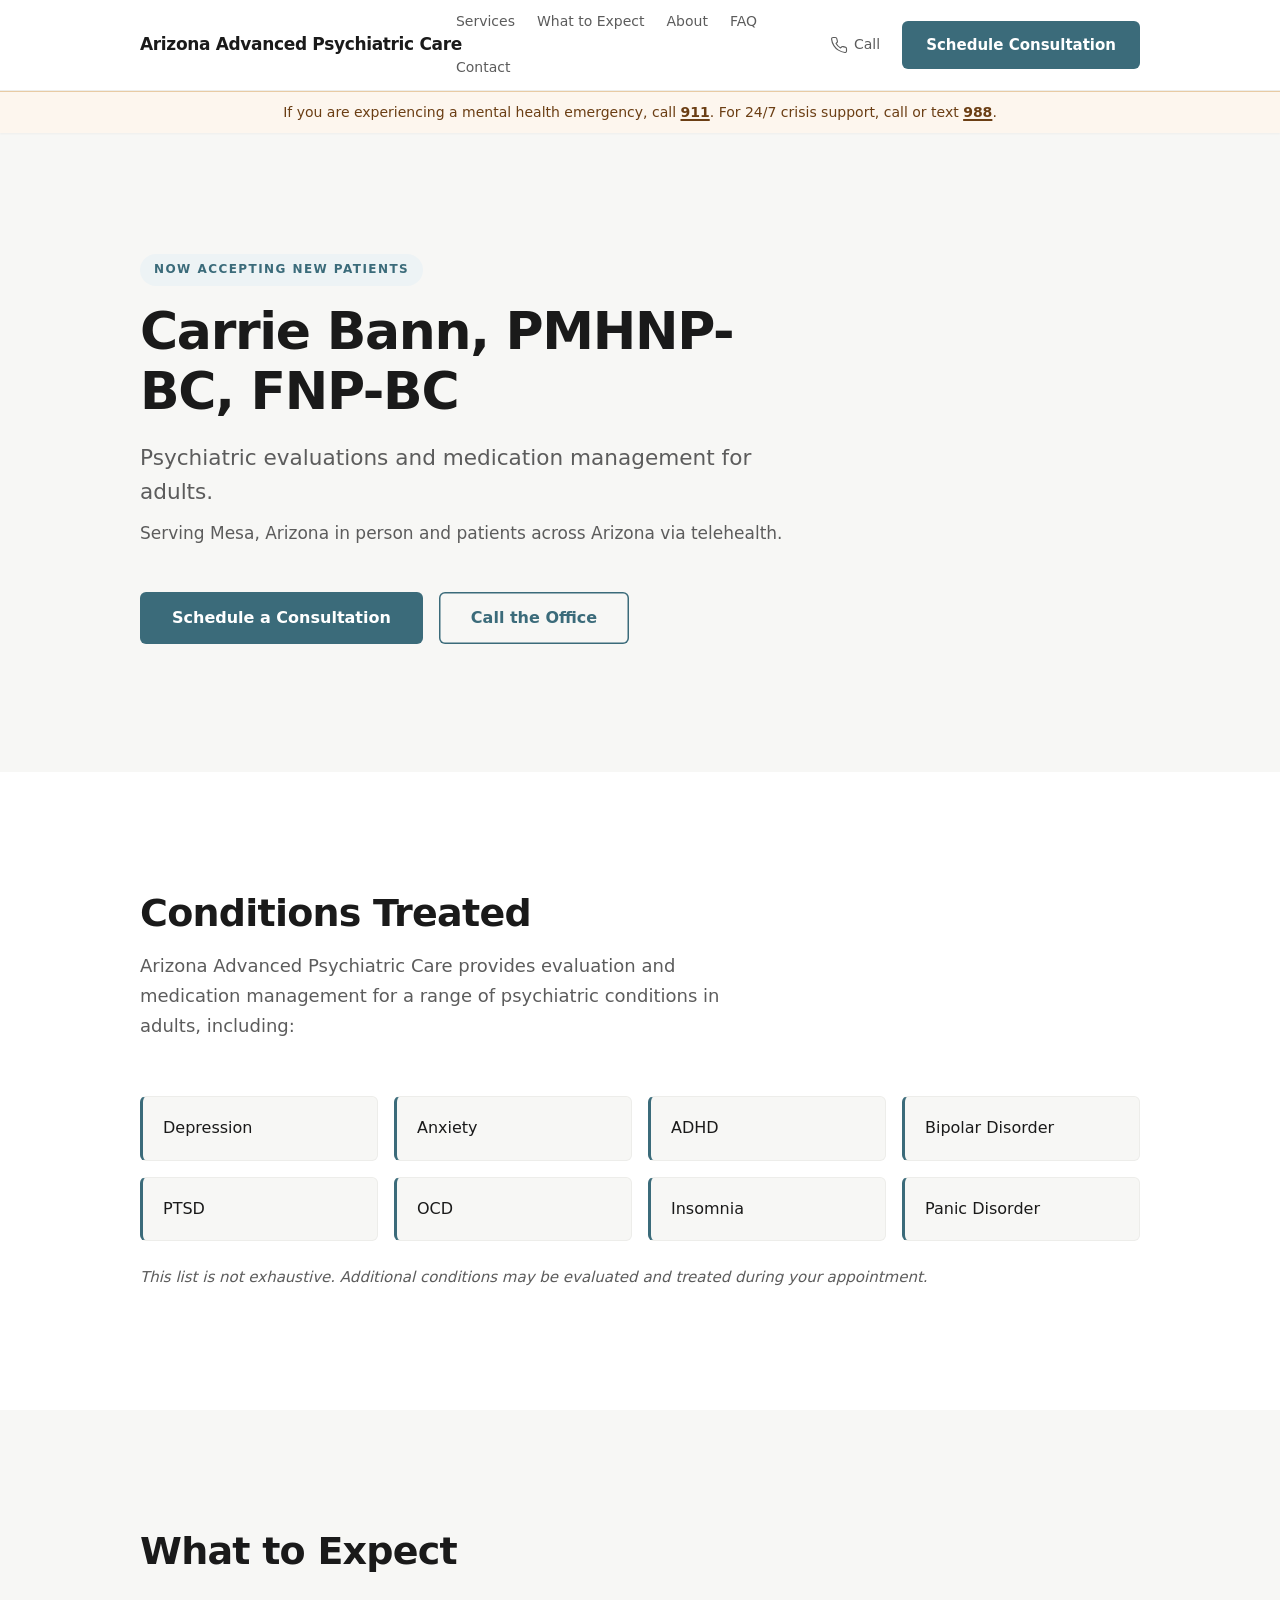
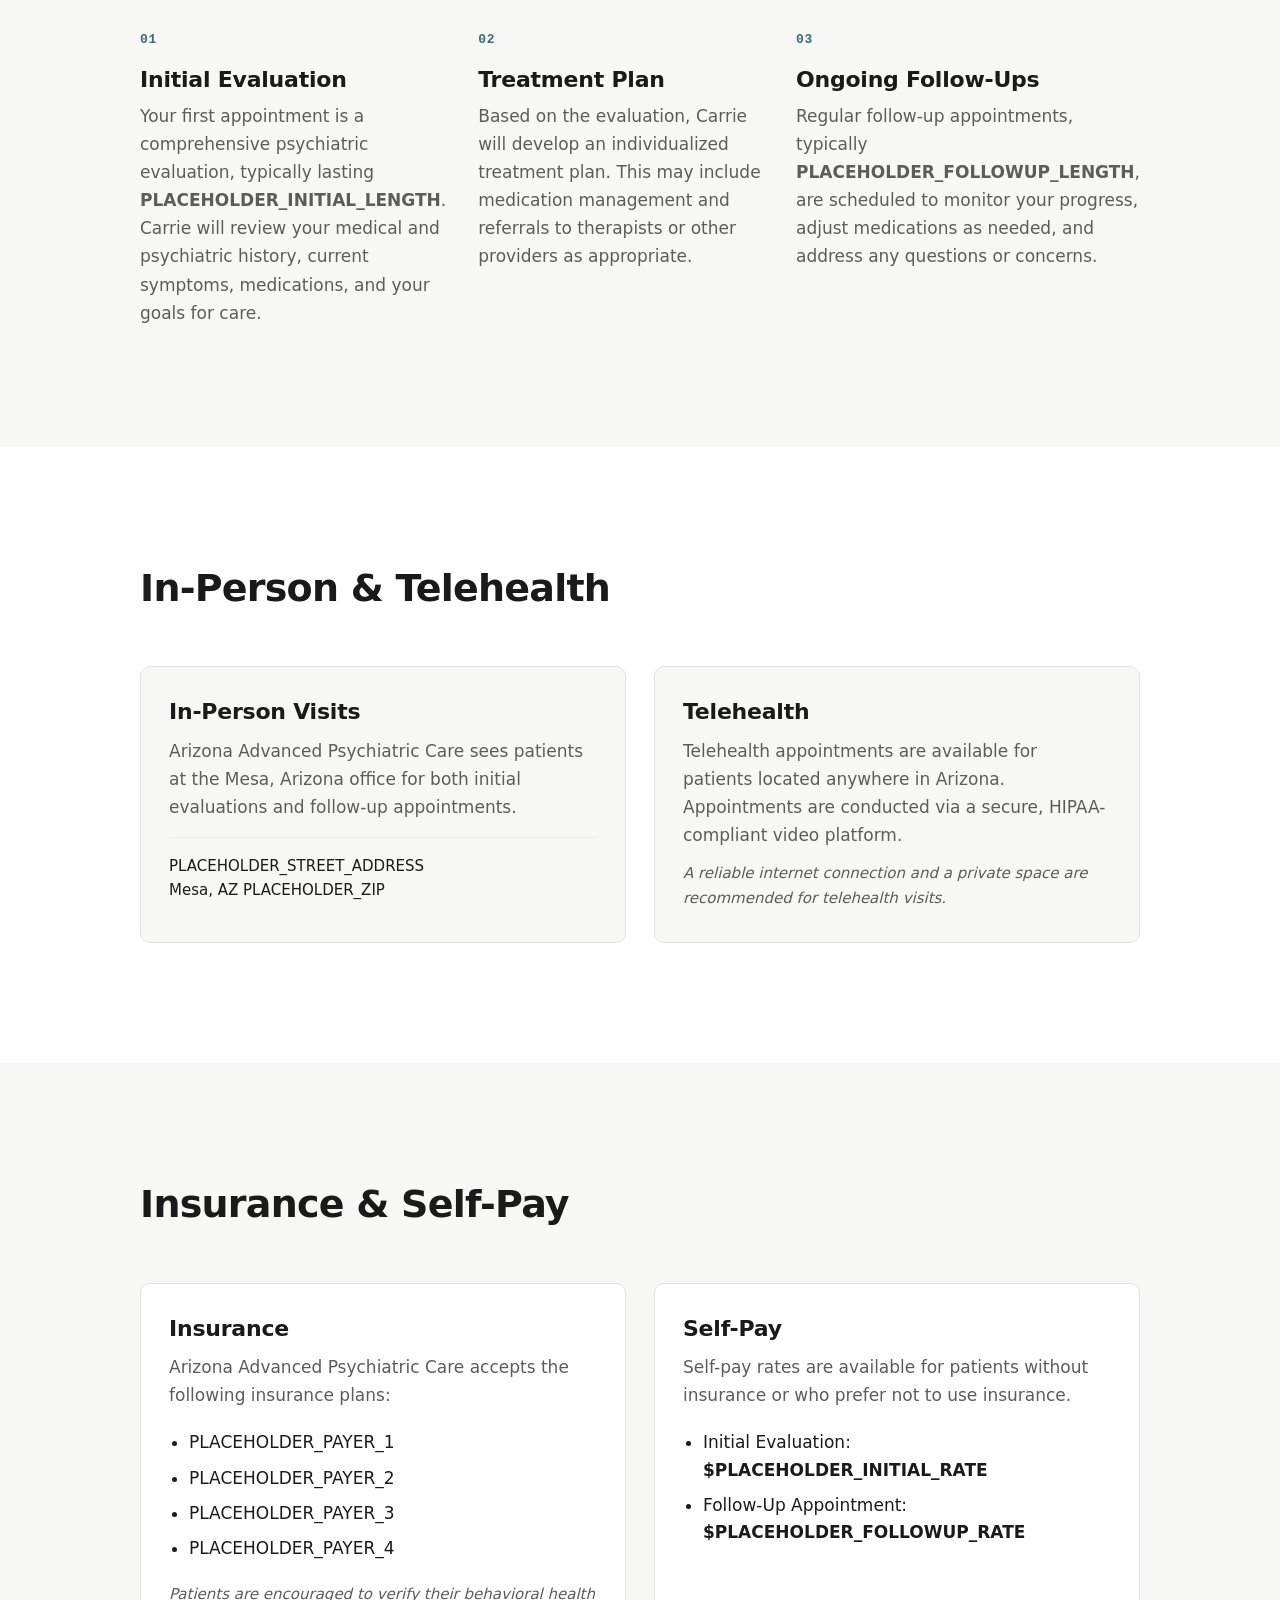
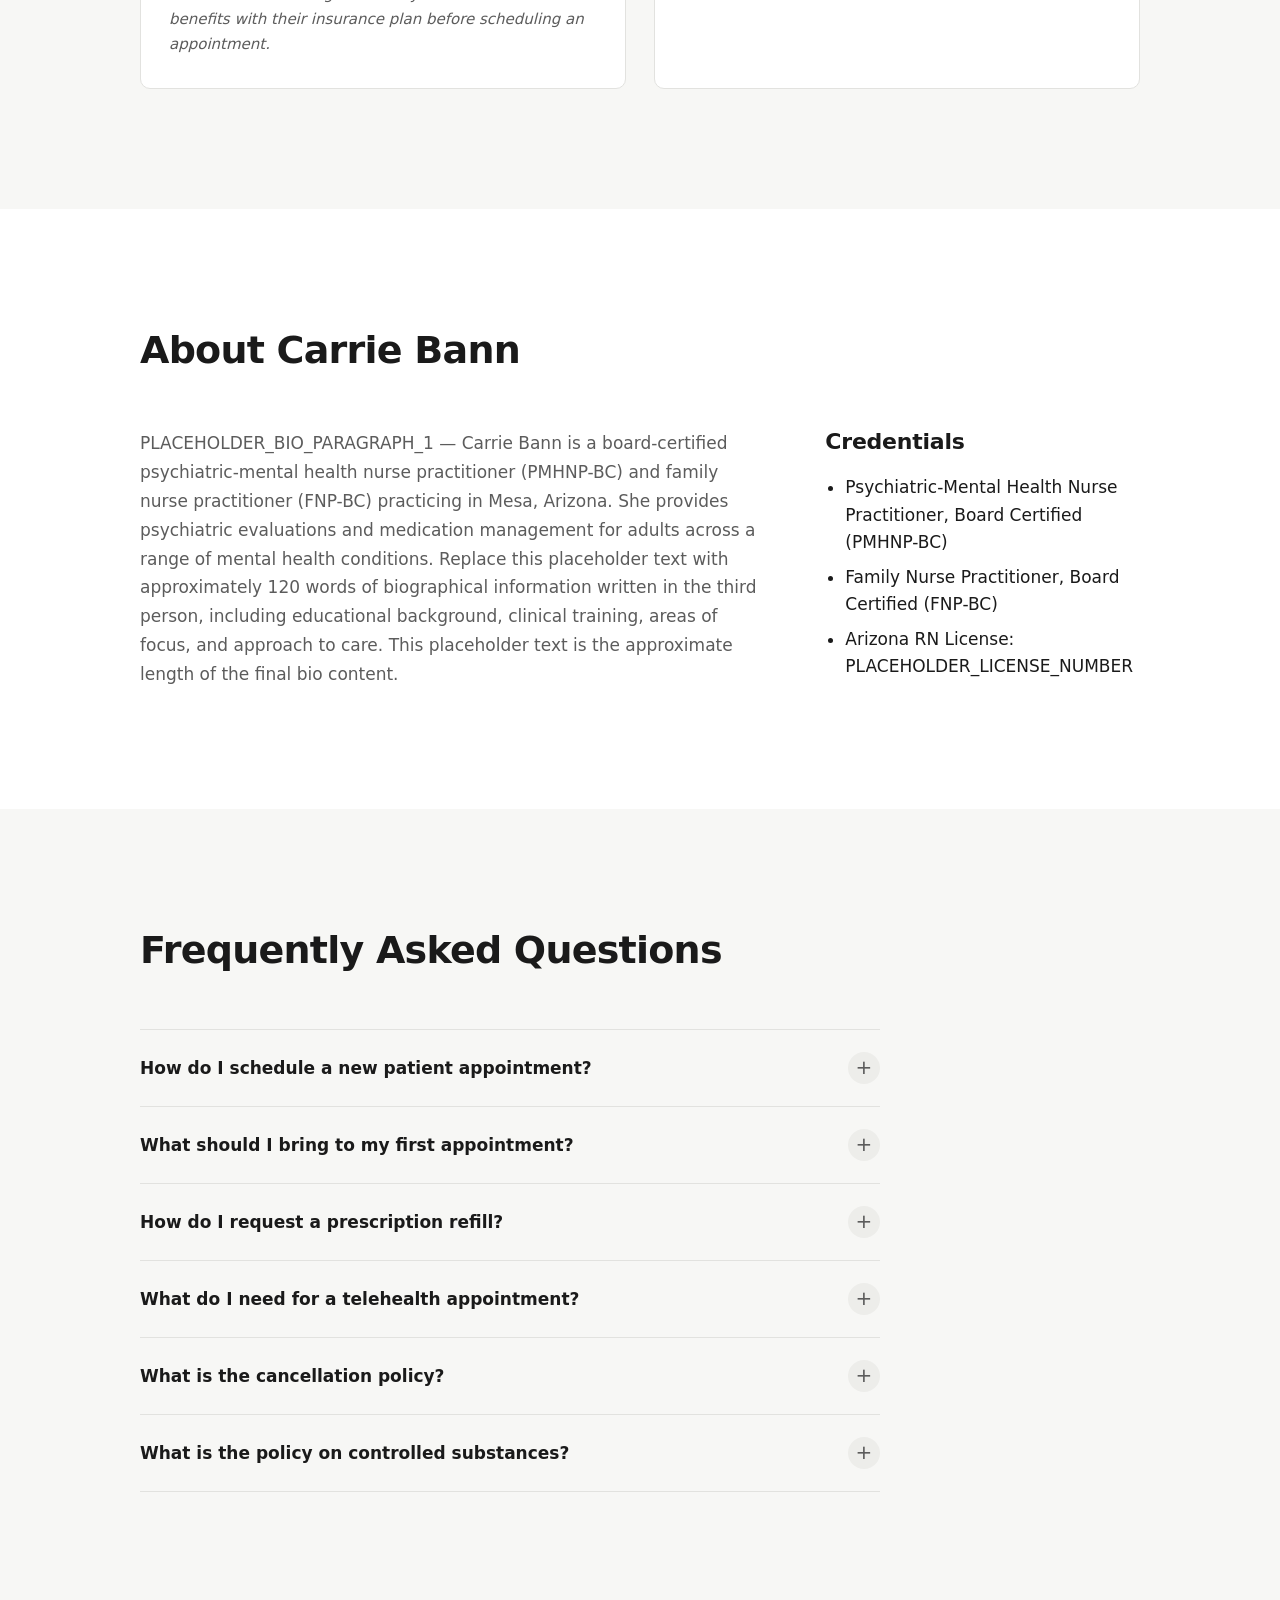
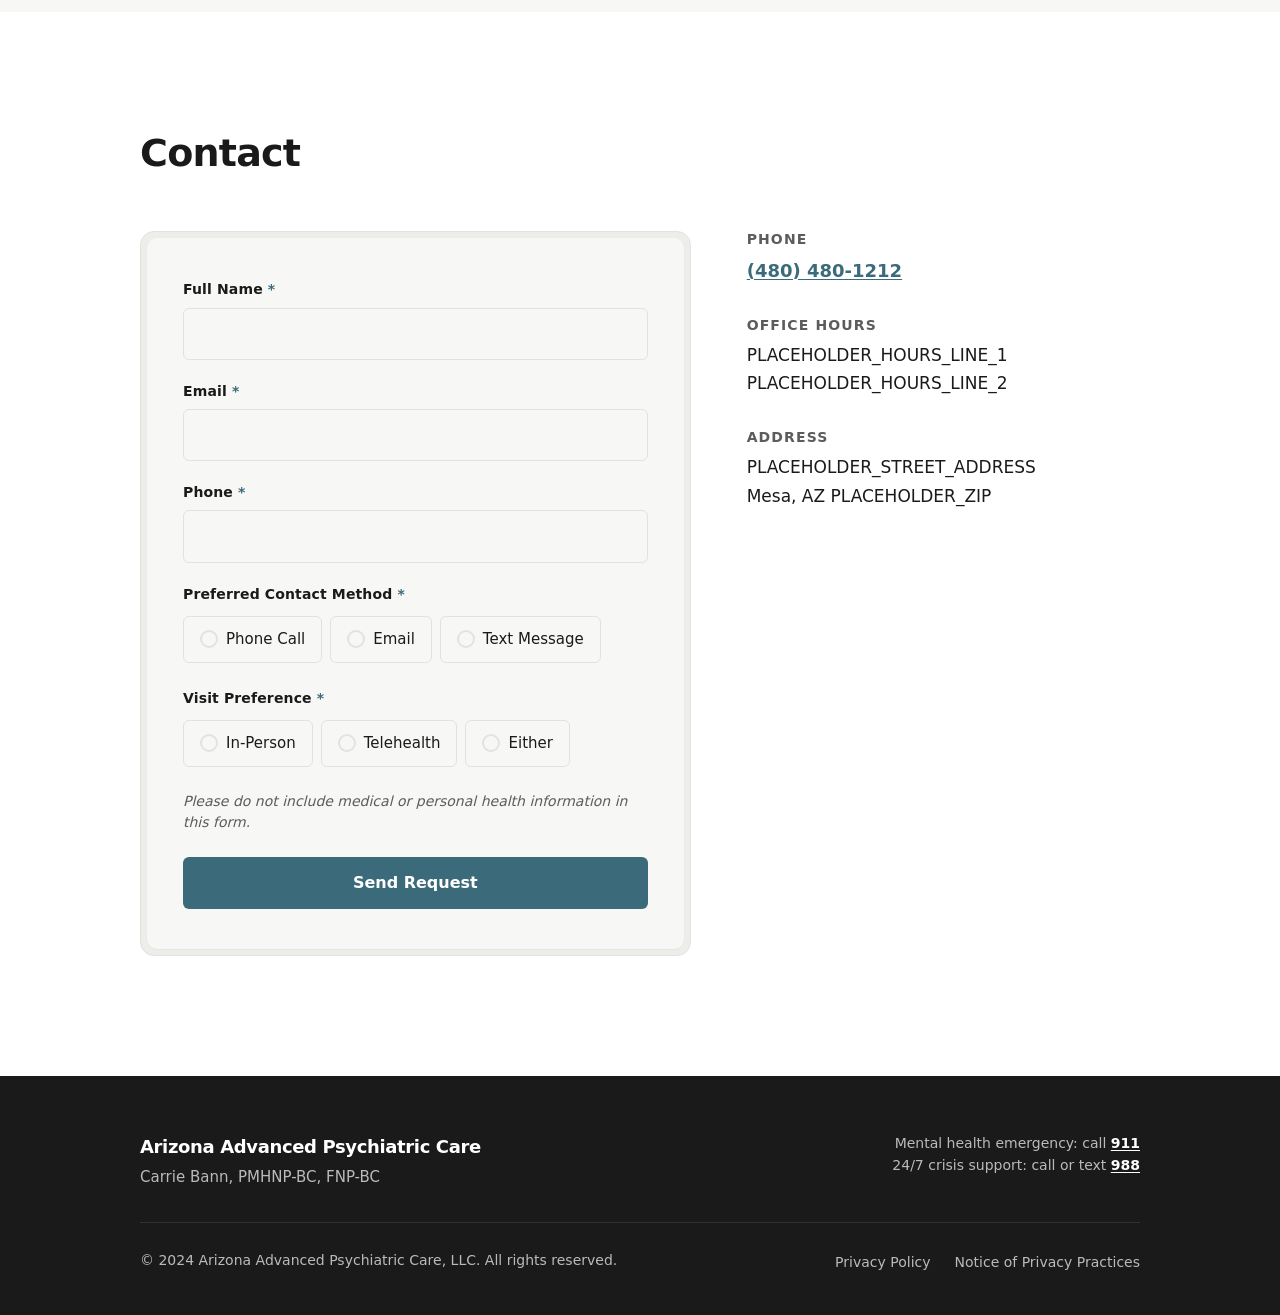
==== index.html @ 06b08ed7 "Initial site build for Arizona Advanced Psychiatric Care Static marketing site: index.html, styles.c" ====
<!DOCTYPE html>
<html lang="en">
<head>
    <meta charset="UTF-8">
    <meta name="viewport" content="width=device-width, initial-scale=1.0">
    <title>Arizona Advanced Psychiatric Care | Psychiatric Nurse Practitioner — Mesa, AZ</title>
    <meta name="description" content="Arizona Advanced Psychiatric Care provides psychiatric evaluations and medication management for adults in Mesa, Arizona. In-person and telehealth appointments. Carrie Bann, PMHNP-BC, FNP-BC.">
    <meta property="og:title" content="Arizona Advanced Psychiatric Care | Psychiatric Nurse Practitioner — Mesa, AZ">
    <meta property="og:description" content="Psychiatric evaluations and medication management for adults in Mesa, Arizona. In-person and telehealth appointments available.">
    <meta property="og:type" content="website">
    <meta property="og:url" content="https://azadvancedcare.com">
    <meta property="og:site_name" content="Arizona Advanced Psychiatric Care">
    <link rel="icon" href="/favicon.ico" sizes="any">
    <link rel="stylesheet" href="styles.css">
    <script type="application/ld+json">
    {
        "@context": "https://schema.org",
        "@type": ["MedicalBusiness", "LocalBusiness"],
        "name": "Arizona Advanced Psychiatric Care, LLC",
        "url": "https://azadvancedcare.com",
        "description": "Arizona Advanced Psychiatric Care provides psychiatric evaluations and medication management for adults in Mesa, Arizona.",
        "medicalSpecialty": "Psychiatric",
        "telephone": "+14804801212",
        "address": {
            "@type": "PostalAddress",
            "streetAddress": "PLACEHOLDER_STREET_ADDRESS",
            "addressLocality": "Mesa",
            "addressRegion": "AZ",
            "postalCode": "PLACEHOLDER_ZIP",
            "addressCountry": "US"
        },
        "geo": {
            "@type": "GeoCoordinates",
            "latitude": "PLACEHOLDER_LAT",
            "longitude": "PLACEHOLDER_LNG"
        },
        "priceRange": "$$",
        "paymentAccepted": ["Insurance", "Cash", "Credit Card"],
        "areaServed": {
            "@type": "State",
            "name": "Arizona"
        },
        "employee": {
            "@type": "Person",
            "name": "Carrie Bann",
            "jobTitle": "Psychiatric-Mental Health Nurse Practitioner",
            "qualifications": ["PMHNP-BC", "FNP-BC"]
        },
        "openingHoursSpecification": {
            "@type": "OpeningHoursSpecification",
            "dayOfWeek": ["Monday", "Tuesday", "Wednesday", "Thursday", "Friday"],
            "opens": "PLACEHOLDER_OPEN",
            "closes": "PLACEHOLDER_CLOSE"
        }
    }
    </script>
</head>
<body>
    <a href="#main" class="skip-link">Skip to main content</a>

    <div class="site-header-wrapper">
        <header class="site-header" role="banner">
            <div class="header-inner">
                <a href="/" class="logo" aria-label="Arizona Advanced Psychiatric Care — Home">
                    Arizona Advanced Psychiatric Care
                </a>
                <nav class="site-nav" aria-label="Primary navigation">
                    <button class="nav-toggle" type="button" aria-expanded="false" aria-controls="nav-menu" aria-label="Open menu">
                        <span class="nav-toggle-bar"></span>
                        <span class="nav-toggle-bar"></span>
                        <span class="nav-toggle-bar"></span>
                    </button>
                    <ul class="nav-menu" id="nav-menu" role="list">
                        <li><a href="#conditions">Services</a></li>
                        <li><a href="#what-to-expect">What to Expect</a></li>
                        <li><a href="#about">About</a></li>
                        <li><a href="#faq">FAQ</a></li>
                        <li><a href="#contact">Contact</a></li>
                    </ul>
                </nav>
                <div class="header-actions">
                    <!-- PLACEHOLDER: Replace tel:+14804801212 with actual phone number -->
                    <a href="tel:+14804801212" class="header-phone" aria-label="Call Arizona Advanced Psychiatric Care">
                        <svg aria-hidden="true" width="18" height="18" viewBox="0 0 24 24" fill="none" stroke="currentColor" stroke-width="1.5" stroke-linecap="round" stroke-linejoin="round"><path d="M22 16.92v3a2 2 0 0 1-2.18 2 19.79 19.79 0 0 1-8.63-3.07 19.5 19.5 0 0 1-6-6 19.79 19.79 0 0 1-3.07-8.67A2 2 0 0 1 4.11 2h3a2 2 0 0 1 2 1.72c.127.96.361 1.903.7 2.81a2 2 0 0 1-.45 2.11L8.09 9.91a16 16 0 0 0 6 6l1.27-1.27a2 2 0 0 1 2.11-.45c.907.339 1.85.573 2.81.7A2 2 0 0 1 22 16.92z"/></svg>
                        <span class="header-phone-text">Call</span>
                    </a>
                    <!-- PLACEHOLDER: Replace #TODO-BOOKING with actual booking URL -->
                    <a href="#TODO-BOOKING" class="btn btn-primary header-cta">Schedule Consultation</a>
                </div>
            </div>
        </header>

        <div class="crisis-bar" role="alert">
            <div class="crisis-bar-inner">
                <p>If you are experiencing a mental health emergency, call <a href="tel:911">911</a>. For 24/7 crisis support, call or text <a href="tel:988">988</a>.</p>
            </div>
        </div>
    </div>

    <main id="main">

        <!-- Hero -->
        <section class="section hero" id="hero">
            <div class="container">
                <div class="hero-content">
                    <!-- PLACEHOLDER: Update date when accepting-new-patients status changes -->
                    <p class="eyebrow">Now Accepting New Patients</p>
                    <h1>Carrie Bann, PMHNP-BC, FNP-BC</h1>
                    <p class="hero-subtitle">Psychiatric evaluations and medication management for adults.</p>
                    <p class="hero-detail">Serving Mesa, Arizona in person and patients across Arizona via telehealth.</p>
                    <div class="hero-actions">
                        <!-- PLACEHOLDER: Replace #TODO-BOOKING with actual booking URL -->
                        <a href="#TODO-BOOKING" class="btn btn-primary btn-lg">Schedule a Consultation</a>
                        <!-- PLACEHOLDER: Replace tel:+14804801212 with actual phone number -->
                        <a href="tel:+14804801212" class="btn btn-outline btn-lg">Call the Office</a>
                    </div>
                </div>
            </div>
        </section>

        <!-- Conditions Treated -->
        <section class="section section-alt" id="conditions">
            <div class="container">
                <div class="section-header">
                    <h2>Conditions Treated</h2>
                    <p class="section-intro">Arizona Advanced Psychiatric Care provides evaluation and medication management for a range of psychiatric conditions in adults, including:</p>
                </div>
                <ul class="conditions-grid" role="list">
                    <li class="condition-card">Depression</li>
                    <li class="condition-card">Anxiety</li>
                    <li class="condition-card">ADHD</li>
                    <li class="condition-card">Bipolar Disorder</li>
                    <li class="condition-card">PTSD</li>
                    <li class="condition-card">OCD</li>
                    <li class="condition-card">Insomnia</li>
                    <li class="condition-card">Panic Disorder</li>
                </ul>
                <p class="conditions-note">This list is not exhaustive. Additional conditions may be evaluated and treated during your appointment.</p>
            </div>
        </section>

        <!-- What to Expect -->
        <section class="section" id="what-to-expect">
            <div class="container">
                <div class="section-header">
                    <h2>What to Expect</h2>
                </div>
                <ol class="steps" role="list">
                    <li class="step">
                        <div class="step-number" aria-hidden="true">01</div>
                        <div class="step-content">
                            <h3>Initial Evaluation</h3>
                            <!-- PLACEHOLDER: Replace with actual initial appointment length (e.g., "60 minutes") -->
                            <p>Your first appointment is a comprehensive psychiatric evaluation, typically lasting <strong>PLACEHOLDER_INITIAL_LENGTH</strong>. Carrie will review your medical and psychiatric history, current symptoms, medications, and your goals for care.</p>
                        </div>
                    </li>
                    <li class="step">
                        <div class="step-number" aria-hidden="true">02</div>
                        <div class="step-content">
                            <h3>Treatment Plan</h3>
                            <p>Based on the evaluation, Carrie will develop an individualized treatment plan. This may include medication management and referrals to therapists or other providers as appropriate.</p>
                        </div>
                    </li>
                    <li class="step">
                        <div class="step-number" aria-hidden="true">03</div>
                        <div class="step-content">
                            <h3>Ongoing Follow-Ups</h3>
                            <!-- PLACEHOLDER: Replace with actual follow-up appointment length (e.g., "20–30 minutes") -->
                            <p>Regular follow-up appointments, typically <strong>PLACEHOLDER_FOLLOWUP_LENGTH</strong>, are scheduled to monitor your progress, adjust medications as needed, and address any questions or concerns.</p>
                        </div>
                    </li>
                </ol>
            </div>
        </section>

        <!-- In-Person & Telehealth -->
        <section class="section section-alt" id="care-options">
            <div class="container">
                <div class="section-header">
                    <h2>In-Person &amp; Telehealth</h2>
                </div>
                <div class="options-grid">
                    <div class="option-card">
                        <h3>In-Person Visits</h3>
                        <p>Arizona Advanced Psychiatric Care sees patients at the Mesa, Arizona office for both initial evaluations and follow-up appointments.</p>
                        <!-- PLACEHOLDER: Replace with actual office address -->
                        <address class="option-address">
                            PLACEHOLDER_STREET_ADDRESS<br>
                            Mesa, AZ PLACEHOLDER_ZIP
                        </address>
                    </div>
                    <div class="option-card">
                        <h3>Telehealth</h3>
                        <p>Telehealth appointments are available for patients located anywhere in Arizona. Appointments are conducted via a secure, HIPAA-compliant video platform.</p>
                        <p class="option-note">A reliable internet connection and a private space are recommended for telehealth visits.</p>
                    </div>
                </div>
            </div>
        </section>

        <!-- Insurance & Self-Pay -->
        <section class="section" id="insurance">
            <div class="container">
                <div class="section-header">
                    <h2>Insurance &amp; Self-Pay</h2>
                </div>
                <div class="insurance-content">
                    <div class="insurance-card">
                        <h3>Insurance</h3>
                        <!-- PLACEHOLDER: Replace with actual list of accepted insurance payers -->
                        <p>Arizona Advanced Psychiatric Care accepts the following insurance plans:</p>
                        <ul class="payer-list">
                            <li>PLACEHOLDER_PAYER_1</li>
                            <li>PLACEHOLDER_PAYER_2</li>
                            <li>PLACEHOLDER_PAYER_3</li>
                            <li>PLACEHOLDER_PAYER_4</li>
                        </ul>
                        <p class="insurance-note">Patients are encouraged to verify their behavioral health benefits with their insurance plan before scheduling an appointment.</p>
                    </div>
                    <div class="insurance-card">
                        <h3>Self-Pay</h3>
                        <!-- PLACEHOLDER: Replace with actual self-pay pricing -->
                        <p>Self-pay rates are available for patients without insurance or who prefer not to use insurance.</p>
                        <ul class="payer-list">
                            <li>Initial Evaluation: <strong>$PLACEHOLDER_INITIAL_RATE</strong></li>
                            <li>Follow-Up Appointment: <strong>$PLACEHOLDER_FOLLOWUP_RATE</strong></li>
                        </ul>
                    </div>
                </div>
            </div>
        </section>

        <!-- About -->
        <section class="section section-alt" id="about">
            <div class="container">
                <div class="section-header">
                    <h2>About Carrie Bann</h2>
                </div>
                <div class="about-content">
                    <div class="about-bio">
                        <!-- PLACEHOLDER: Replace with actual bio (~120 words, third person) -->
                        <p>PLACEHOLDER_BIO_PARAGRAPH_1 — Carrie Bann is a board-certified psychiatric-mental health nurse practitioner (PMHNP-BC) and family nurse practitioner (FNP-BC) practicing in Mesa, Arizona. She provides psychiatric evaluations and medication management for adults across a range of mental health conditions. Replace this placeholder text with approximately 120 words of biographical information written in the third person, including educational background, clinical training, areas of focus, and approach to care. This placeholder text is the approximate length of the final bio content.</p>
                    </div>
                    <div class="about-credentials">
                        <h3>Credentials</h3>
                        <ul>
                            <li>Psychiatric-Mental Health Nurse Practitioner, Board Certified (PMHNP-BC)</li>
                            <li>Family Nurse Practitioner, Board Certified (FNP-BC)</li>
                            <!-- PLACEHOLDER: Replace with actual Arizona license number and type -->
                            <li>Arizona RN License: PLACEHOLDER_LICENSE_NUMBER</li>
                        </ul>
                    </div>
                </div>
            </div>
        </section>

        <!-- FAQ -->
        <section class="section" id="faq">
            <div class="container">
                <div class="section-header">
                    <h2>Frequently Asked Questions</h2>
                </div>
                <div class="faq-list">
                    <details class="faq-item">
                        <summary>How do I schedule a new patient appointment?</summary>
                        <div class="faq-answer">
                            <!-- PLACEHOLDER: Replace with actual scheduling instructions -->
                            <p>PLACEHOLDER_SCHEDULING_ANSWER — Describe how new patients can schedule their first appointment, whether through an online portal, by phone, or another method. Include any information about wait times or availability.</p>
                        </div>
                    </details>
                    <details class="faq-item">
                        <summary>What should I bring to my first appointment?</summary>
                        <div class="faq-answer">
                            <!-- PLACEHOLDER: Replace with actual first-appointment preparation details -->
                            <p>PLACEHOLDER_FIRST_VISIT_ANSWER — List what patients should bring or prepare, such as a valid photo ID, insurance card, list of current medications, relevant medical records, and any prior psychiatric evaluation notes.</p>
                        </div>
                    </details>
                    <details class="faq-item">
                        <summary>How do I request a prescription refill?</summary>
                        <div class="faq-answer">
                            <!-- PLACEHOLDER: Replace with actual refill policy -->
                            <p>PLACEHOLDER_REFILL_ANSWER — Describe the prescription refill process, including how far in advance patients should request refills, whether refills can be handled between appointments, and any limitations.</p>
                        </div>
                    </details>
                    <details class="faq-item">
                        <summary>What do I need for a telehealth appointment?</summary>
                        <div class="faq-answer">
                            <!-- PLACEHOLDER: Replace with actual telehealth requirements -->
                            <p>PLACEHOLDER_TELEHEALTH_ANSWER — Describe technical and environmental requirements for telehealth visits, such as the video platform used, browser or app requirements, internet speed, and the need for a private, quiet space.</p>
                        </div>
                    </details>
                    <details class="faq-item">
                        <summary>What is the cancellation policy?</summary>
                        <div class="faq-answer">
                            <!-- PLACEHOLDER: Replace with actual cancellation policy -->
                            <p>PLACEHOLDER_CANCELLATION_ANSWER — Describe the cancellation and no-show policy, including how much notice is required and whether a fee applies for late cancellations or missed appointments.</p>
                        </div>
                    </details>
                    <details class="faq-item">
                        <summary>What is the policy on controlled substances?</summary>
                        <div class="faq-answer">
                            <!-- PLACEHOLDER: Replace with actual controlled substance policy -->
                            <p>PLACEHOLDER_CONTROLLED_SUBSTANCE_ANSWER — Describe the practice's policy on prescribing controlled substances, including any requirements for regular follow-up appointments, urine drug screens, prescription monitoring program checks, or limitations.</p>
                        </div>
                    </details>
                </div>
            </div>
        </section>

        <!-- Contact -->
        <section class="section section-alt" id="contact">
            <div class="container">
                <div class="section-header">
                    <h2>Contact</h2>
                </div>
                <div class="contact-grid">
                    <div class="contact-form-wrapper">
                        <div class="form-shell">
                            <form class="contact-form" action="#TODO-BOOKING" method="POST" novalidate>
                                <!-- PLACEHOLDER: Replace form action with actual endpoint -->
                                <div class="form-group">
                                    <label for="contact-name">Full Name <span class="required" aria-label="required">*</span></label>
                                    <input type="text" id="contact-name" name="name" required autocomplete="name">
                                </div>
                                <div class="form-group">
                                    <label for="contact-email">Email <span class="required" aria-label="required">*</span></label>
                                    <input type="email" id="contact-email" name="email" required autocomplete="email">
                                </div>
                                <div class="form-group">
                                    <label for="contact-phone">Phone <span class="required" aria-label="required">*</span></label>
                                    <input type="tel" id="contact-phone" name="phone" required autocomplete="tel">
                                </div>

                                <fieldset class="form-fieldset">
                                    <legend>Preferred Contact Method <span class="required" aria-label="required">*</span></legend>
                                    <div class="radio-group">
                                        <label class="radio-label">
                                            <input type="radio" name="contact_method" value="phone" required>
                                            <span>Phone Call</span>
                                        </label>
                                        <label class="radio-label">
                                            <input type="radio" name="contact_method" value="email">
                                            <span>Email</span>
                                        </label>
                                        <label class="radio-label">
                                            <input type="radio" name="contact_method" value="text">
                                            <span>Text Message</span>
                                        </label>
                                    </div>
                                </fieldset>

                                <fieldset class="form-fieldset">
                                    <legend>Visit Preference <span class="required" aria-label="required">*</span></legend>
                                    <div class="radio-group">
                                        <label class="radio-label">
                                            <input type="radio" name="visit_type" value="in-person" required>
                                            <span>In-Person</span>
                                        </label>
                                        <label class="radio-label">
                                            <input type="radio" name="visit_type" value="telehealth">
                                            <span>Telehealth</span>
                                        </label>
                                        <label class="radio-label">
                                            <input type="radio" name="visit_type" value="either">
                                            <span>Either</span>
                                        </label>
                                    </div>
                                </fieldset>

                                <p class="form-helper">Please do not include medical or personal health information in this form.</p>

                                <!-- PLACEHOLDER: Replace #TODO-BOOKING with actual form handler -->
                                <button type="submit" class="btn btn-primary btn-lg btn-full">Send Request</button>
                            </form>
                        </div>
                    </div>
                    <div class="contact-info">
                        <div class="contact-info-block">
                            <h3>Phone</h3>
                            <!-- PLACEHOLDER: Replace tel:+14804801212 and display number with actual phone -->
                            <a href="tel:+14804801212" class="contact-link">(480) 480-1212</a>
                        </div>
                        <div class="contact-info-block">
                            <h3>Office Hours</h3>
                            <!-- PLACEHOLDER: Replace with actual office hours -->
                            <p>PLACEHOLDER_HOURS_LINE_1<br>PLACEHOLDER_HOURS_LINE_2</p>
                        </div>
                        <div class="contact-info-block">
                            <h3>Address</h3>
                            <!-- PLACEHOLDER: Replace with actual office address -->
                            <address>
                                PLACEHOLDER_STREET_ADDRESS<br>
                                Mesa, AZ PLACEHOLDER_ZIP
                            </address>
                        </div>
                    </div>
                </div>
            </div>
        </section>

    </main>

    <footer class="site-footer" role="contentinfo">
        <div class="container">
            <div class="footer-main">
                <div class="footer-brand">
                    <p class="footer-name">Arizona Advanced Psychiatric Care</p>
                    <p class="footer-credentials">Carrie Bann, PMHNP-BC, FNP-BC</p>
                </div>
                <div class="footer-crisis">
                    <p>Mental health emergency: call <a href="tel:911">911</a><br>
                    24/7 crisis support: call or text <a href="tel:988">988</a></p>
                </div>
            </div>
            <div class="footer-bottom">
                <p class="copyright">&copy; 2024 Arizona Advanced Psychiatric Care, LLC. All rights reserved.</p>
                <ul class="footer-links" role="list">
                    <!-- PLACEHOLDER: Replace with actual privacy policy page URL -->
                    <li><a href="#TODO-PRIVACY-POLICY">Privacy Policy</a></li>
                    <!-- PLACEHOLDER: Replace with actual NPP page URL -->
                    <li><a href="#TODO-NOTICE-OF-PRIVACY-PRACTICES">Notice of Privacy Practices</a></li>
                </ul>
            </div>
        </div>
    </footer>

    <script src="script.js"></script>
</body>
</html>
---- styles.css ----
/* ============================================
   AZ Advanced Care — Styles
   Mobile-first, no dependencies, WCAG 2.1 AA
   ============================================ */

/* --- Custom Properties --- */
:root {
    --color-bg: #F7F7F5;
    --color-surface: #FFFFFF;
    --color-text: #1A1A1A;
    --color-text-muted: #5C5C5C;
    --color-accent: #3B6B7A;
    --color-accent-hover: #2D5562;
    --color-accent-light: #EDF3F5;
    --color-border: #E2E2DF;
    --color-border-light: #EDEDEA;
    --color-crisis-bg: #FDF6EE;
    --color-crisis-border: #E8CBA4;
    --color-crisis-text: #6B3E14;

    --font-stack: system-ui, -apple-system, BlinkMacSystemFont, 'Segoe UI', sans-serif;
    --font-mono: ui-monospace, 'SF Mono', SFMono-Regular, Menlo, monospace;

    --header-height: 64px;
    --crisis-height: auto;
    --radius-sm: 6px;
    --radius-md: 10px;
    --radius-lg: 14px;

    --shadow-subtle: 0 1px 2px rgba(0, 0, 0, 0.04);
    --shadow-card: 0 1px 3px rgba(0, 0, 0, 0.05), 0 1px 2px rgba(0, 0, 0, 0.03);
    --shadow-elevated: 0 4px 12px rgba(0, 0, 0, 0.06);

    --ease-out: cubic-bezier(0.25, 0.46, 0.45, 0.94);
    --ease-smooth: cubic-bezier(0.32, 0.72, 0, 1);

    --container-max: 1080px;
    --container-pad: 20px;
}

@media (min-width: 768px) {
    :root {
        --container-pad: 40px;
        --header-height: 72px;
    }
}

/* --- Reset --- */
*,
*::before,
*::after {
    box-sizing: border-box;
    margin: 0;
    padding: 0;
}

html {
    scroll-behavior: smooth;
    scroll-padding-top: calc(var(--header-height) + 60px);
    -webkit-text-size-adjust: 100%;
    text-size-adjust: 100%;
}

body {
    font-family: var(--font-stack);
    font-size: 17px;
    line-height: 1.65;
    color: var(--color-text);
    background-color: var(--color-bg);
    -webkit-font-smoothing: antialiased;
    -moz-osx-font-smoothing: grayscale;
}

body.nav-is-open {
    overflow: hidden;
}

img {
    max-width: 100%;
    height: auto;
    display: block;
}

a {
    color: var(--color-accent);
    text-decoration: underline;
    text-decoration-thickness: 1px;
    text-underline-offset: 2px;
    transition: color 0.2s var(--ease-out);
}

a:hover {
    color: var(--color-accent-hover);
}

a:focus-visible {
    outline: 2px solid var(--color-accent);
    outline-offset: 3px;
    border-radius: 2px;
}

ul, ol {
    list-style: none;
}

address {
    font-style: normal;
}

fieldset {
    border: none;
}

/* --- Skip Link --- */
.skip-link {
    position: absolute;
    top: -100%;
    left: 16px;
    z-index: 100;
    padding: 12px 20px;
    background: var(--color-accent);
    color: #fff;
    font-weight: 600;
    font-size: 14px;
    border-radius: var(--radius-sm);
    text-decoration: none;
}

.skip-link:focus {
    top: 12px;
    outline: 2px solid var(--color-text);
    outline-offset: 2px;
}

/* --- Container --- */
.container {
    max-width: var(--container-max);
    margin-left: auto;
    margin-right: auto;
    padding-left: var(--container-pad);
    padding-right: var(--container-pad);
}

/* --- Typography --- */
h1, h2, h3 {
    font-weight: 700;
    letter-spacing: -0.02em;
    line-height: 1.15;
    color: var(--color-text);
}

h1 {
    font-size: clamp(2rem, 5vw + 0.5rem, 3.25rem);
    letter-spacing: -0.025em;
}

h2 {
    font-size: clamp(1.6rem, 3vw + 0.5rem, 2.375rem);
    letter-spacing: -0.02em;
}

h3 {
    font-size: clamp(1.15rem, 1.5vw + 0.5rem, 1.375rem);
    letter-spacing: -0.01em;
    font-weight: 600;
}

.eyebrow {
    display: inline-block;
    font-size: 12px;
    font-weight: 600;
    text-transform: uppercase;
    letter-spacing: 0.12em;
    color: var(--color-accent);
    margin-bottom: 16px;
    padding: 6px 14px;
    background: var(--color-accent-light);
    border-radius: 100px;
}

/* --- Buttons --- */
.btn {
    display: inline-flex;
    align-items: center;
    justify-content: center;
    gap: 8px;
    font-family: var(--font-stack);
    font-size: 15px;
    font-weight: 600;
    line-height: 1;
    text-decoration: none;
    border: none;
    cursor: pointer;
    padding: 14px 24px;
    border-radius: var(--radius-sm);
    min-height: 48px;
    transition: background-color 0.2s var(--ease-out), box-shadow 0.2s var(--ease-out), transform 0.15s var(--ease-out);
}

.btn:focus-visible {
    outline: 2px solid var(--color-accent);
    outline-offset: 3px;
}

.btn:active {
    transform: scale(0.98);
}

.btn-primary {
    background-color: var(--color-accent);
    color: #fff;
}

.btn-primary:hover {
    background-color: var(--color-accent-hover);
    color: #fff;
}

.btn-outline {
    background-color: transparent;
    color: var(--color-accent);
    box-shadow: inset 0 0 0 1.5px var(--color-accent);
}

.btn-outline:hover {
    background-color: var(--color-accent-light);
    color: var(--color-accent-hover);
}

.btn-lg {
    padding: 16px 32px;
    font-size: 16px;
    min-height: 52px;
}

.btn-full {
    width: 100%;
}

/* --- Site Header Wrapper (sticky) --- */
.site-header-wrapper {
    position: sticky;
    top: 0;
    z-index: 20;
    background-color: var(--color-surface);
    box-shadow: var(--shadow-subtle);
}

/* --- Header --- */
.site-header {
    min-height: var(--header-height);
    border-bottom: 1px solid var(--color-border-light);
}

.header-inner {
    max-width: var(--container-max);
    margin: 0 auto;
    padding: 8px var(--container-pad);
    min-height: var(--header-height);
    display: flex;
    align-items: center;
    justify-content: space-between;
    gap: 12px;
}

@media (min-width: 768px) {
    .header-inner {
        padding-top: 0;
        padding-bottom: 0;
        gap: 16px;
    }
}

.logo {
    font-size: 15px;
    font-weight: 700;
    color: var(--color-text);
    text-decoration: none;
    letter-spacing: -0.02em;
    line-height: 1.25;
    min-width: 0;
}

@media (min-width: 768px) {
    .logo {
        font-size: 17px;
        white-space: nowrap;
    }
}

.logo:hover {
    color: var(--color-text);
}

/* --- Navigation --- */
.site-nav {
    display: flex;
    align-items: center;
}

/* Nav toggle: hidden without JS */
.nav-toggle {
    display: none;
}

/* Without JS on mobile: nav links visible, stacked */
.nav-menu {
    display: flex;
    flex-wrap: wrap;
    gap: 4px;
    align-items: center;
}

.nav-menu a {
    display: inline-flex;
    align-items: center;
    padding: 10px 12px;
    font-size: 15px;
    font-weight: 500;
    color: var(--color-text-muted);
    text-decoration: none;
    border-radius: var(--radius-sm);
    min-height: 44px;
    transition: color 0.2s var(--ease-out), background-color 0.2s var(--ease-out);
}

.nav-menu a:hover {
    color: var(--color-text);
    background-color: var(--color-border-light);
}

.nav-menu a:focus-visible {
    outline: 2px solid var(--color-accent);
    outline-offset: 2px;
}

/* Header actions */
.header-actions {
    display: flex;
    align-items: center;
    gap: 12px;
    flex-shrink: 0;
}

.header-phone {
    display: inline-flex;
    align-items: center;
    gap: 6px;
    padding: 10px;
    min-height: 44px;
    min-width: 44px;
    justify-content: center;
    color: var(--color-text-muted);
    text-decoration: none;
    border-radius: var(--radius-sm);
    transition: color 0.2s var(--ease-out), background-color 0.2s var(--ease-out);
}

.header-phone:hover {
    color: var(--color-text);
    background-color: var(--color-border-light);
}

.header-phone-text {
    font-size: 14px;
    font-weight: 500;
}

.header-cta {
    display: none;
}

/* --- JS-Enabled Mobile Nav --- */
.js .nav-toggle {
    display: flex;
    flex-direction: column;
    justify-content: center;
    align-items: center;
    gap: 5px;
    width: 44px;
    height: 44px;
    background: none;
    border: none;
    cursor: pointer;
    padding: 10px;
    border-radius: var(--radius-sm);
    transition: background-color 0.2s var(--ease-out);
}

.js .nav-toggle:hover {
    background-color: var(--color-border-light);
}

.js .nav-toggle:focus-visible {
    outline: 2px solid var(--color-accent);
    outline-offset: 2px;
}

.nav-toggle-bar {
    display: block;
    width: 20px;
    height: 2px;
    background-color: var(--color-text);
    border-radius: 1px;
    transition: transform 0.3s var(--ease-smooth), opacity 0.2s var(--ease-out);
}

/* Hamburger to X morph */
.js .nav-toggle[aria-expanded="true"] .nav-toggle-bar:nth-child(1) {
    transform: translateY(7px) rotate(45deg);
}
.js .nav-toggle[aria-expanded="true"] .nav-toggle-bar:nth-child(2) {
    opacity: 0;
}
.js .nav-toggle[aria-expanded="true"] .nav-toggle-bar:nth-child(3) {
    transform: translateY(-7px) rotate(-45deg);
}

/* Hide menu on mobile when JS is active */
.js .nav-menu {
    display: none;
    position: fixed;
    top: var(--header-height);
    left: 0;
    right: 0;
    bottom: 0;
    flex-direction: column;
    align-items: stretch;
    gap: 0;
    background-color: var(--color-surface);
    padding: 60px var(--container-pad) var(--container-pad);
    overflow-y: auto;
    z-index: 30;
}

.js .nav-menu.is-open {
    display: flex;
}

.js .nav-menu a {
    font-size: 22px;
    font-weight: 600;
    color: var(--color-text);
    padding: 16px 0;
    border-bottom: 1px solid var(--color-border-light);
    border-radius: 0;
    min-height: 56px;
    opacity: 0;
    transform: translateY(8px);
    animation: nav-link-in 0.35s var(--ease-smooth) forwards;
}

.js .nav-menu.is-open a { opacity: 1; transform: none; }

.js .nav-menu li:nth-child(1) a { animation-delay: 0.05s; }
.js .nav-menu li:nth-child(2) a { animation-delay: 0.1s; }
.js .nav-menu li:nth-child(3) a { animation-delay: 0.15s; }
.js .nav-menu li:nth-child(4) a { animation-delay: 0.2s; }
.js .nav-menu li:nth-child(5) a { animation-delay: 0.25s; }

@keyframes nav-link-in {
    from { opacity: 0; transform: translateY(8px); }
    to   { opacity: 1; transform: translateY(0); }
}

/* Desktop nav */
@media (min-width: 1024px) {
    .js .nav-toggle {
        display: none;
    }

    .js .nav-menu {
        display: flex;
        position: static;
        flex-direction: row;
        background: transparent;
        padding: 0;
        overflow: visible;
        gap: 2px;
    }

    .js .nav-menu a {
        font-size: 14px;
        font-weight: 500;
        color: var(--color-text-muted);
        padding: 10px 10px;
        border-bottom: none;
        border-radius: var(--radius-sm);
        min-height: 44px;
        opacity: 1;
        transform: none;
        animation: none;
    }

    .header-cta {
        display: inline-flex;
    }

    .header-phone-text {
        display: inline;
    }
}

/* Hide on small screens by default (no-JS), show menu as simple list */
@media (max-width: 1023px) {
    .nav-menu {
        display: none;
    }

    /* Only show when JS is NOT present — fallback accessible nav */
    html:not(.js) .nav-menu {
        display: flex;
        flex-direction: column;
        position: absolute;
        top: var(--header-height);
        left: 0;
        right: 0;
        background: var(--color-surface);
        border-bottom: 1px solid var(--color-border);
        padding: 8px var(--container-pad);
        z-index: 10;
    }

    html:not(.js) .nav-menu a {
        padding: 12px 0;
        border-bottom: 1px solid var(--color-border-light);
    }
}

/* --- Crisis Bar --- */
.crisis-bar {
    background-color: var(--color-crisis-bg);
    border-top: 1px solid var(--color-crisis-border);
}

.crisis-bar-inner {
    max-width: var(--container-max);
    margin: 0 auto;
    padding: 10px var(--container-pad);
}

.crisis-bar p {
    font-size: 14px;
    line-height: 1.5;
    color: var(--color-crisis-text);
    text-align: center;
    margin: 0;
}

.crisis-bar a {
    color: var(--color-crisis-text);
    font-weight: 700;
    text-decoration: underline;
    text-decoration-thickness: 1.5px;
}

.crisis-bar a:hover {
    color: #4A2A08;
}

/* --- Sections --- */
.section {
    padding: 72px 0;
}

.section-alt {
    background-color: var(--color-surface);
}

@media (min-width: 768px) {
    .section {
        padding: 104px 0;
    }
}

@media (min-width: 1024px) {
    .section {
        padding: 120px 0;
    }
}

.section-header {
    margin-bottom: 48px;
}

@media (min-width: 768px) {
    .section-header {
        margin-bottom: 56px;
    }
}

.section-intro {
    font-size: 18px;
    color: var(--color-text-muted);
    margin-top: 16px;
    max-width: 640px;
    line-height: 1.65;
}

/* --- Hero --- */
.hero {
    padding-top: 64px;
    padding-bottom: 72px;
}

@media (min-width: 768px) {
    .hero {
        padding-top: 96px;
        padding-bottom: 104px;
    }
}

@media (min-width: 1024px) {
    .hero {
        padding-top: 120px;
        padding-bottom: 128px;
    }
}

.hero-content {
    max-width: 680px;
}

.hero-subtitle {
    font-size: clamp(1.1rem, 2vw + 0.5rem, 1.35rem);
    color: var(--color-text-muted);
    margin-top: 20px;
    line-height: 1.55;
}

.hero-detail {
    font-size: 17px;
    color: var(--color-text-muted);
    margin-top: 12px;
    line-height: 1.6;
}

.hero-actions {
    margin-top: 36px;
    display: flex;
    flex-wrap: wrap;
    gap: 12px;
}

@media (min-width: 768px) {
    .hero-actions {
        margin-top: 44px;
        gap: 16px;
    }
}

/* --- Conditions Grid --- */
.conditions-grid {
    display: grid;
    grid-template-columns: repeat(2, 1fr);
    gap: 12px;
}

@media (min-width: 640px) {
    .conditions-grid {
        grid-template-columns: repeat(3, 1fr);
        gap: 14px;
    }
}

@media (min-width: 1024px) {
    .conditions-grid {
        grid-template-columns: repeat(4, 1fr);
        gap: 16px;
    }
}

.condition-card {
    background-color: var(--color-bg);
    border: 1px solid var(--color-border-light);
    border-left: 3px solid var(--color-accent);
    border-radius: var(--radius-sm);
    padding: 18px 20px;
    font-size: 16px;
    font-weight: 500;
    color: var(--color-text);
}

.conditions-note {
    margin-top: 24px;
    font-size: 15px;
    color: var(--color-text-muted);
    font-style: italic;
}

/* --- Steps --- */
.steps {
    display: grid;
    gap: 24px;
    counter-reset: none;
}

@media (min-width: 768px) {
    .steps {
        grid-template-columns: repeat(3, 1fr);
        gap: 32px;
    }
}

.step {
    display: flex;
    flex-direction: column;
    gap: 16px;
}

.step-number {
    font-family: var(--font-mono);
    font-size: 13px;
    font-weight: 600;
    color: var(--color-accent);
    letter-spacing: 0.05em;
}

.step-content h3 {
    margin-bottom: 10px;
}

.step-content p {
    color: var(--color-text-muted);
    line-height: 1.65;
}

/* --- Options Grid (In-Person / Telehealth) --- */
.options-grid {
    display: grid;
    gap: 20px;
}

@media (min-width: 768px) {
    .options-grid {
        grid-template-columns: repeat(2, 1fr);
        gap: 28px;
    }
}

.option-card {
    background-color: var(--color-bg);
    border: 1px solid var(--color-border);
    border-radius: var(--radius-md);
    padding: 32px 28px;
}

.option-card h3 {
    margin-bottom: 12px;
}

.option-card p {
    color: var(--color-text-muted);
    line-height: 1.65;
}

.option-address {
    margin-top: 16px;
    padding-top: 16px;
    border-top: 1px solid var(--color-border-light);
    font-size: 15px;
    color: var(--color-text);
    font-weight: 500;
    line-height: 1.6;
}

.option-note {
    margin-top: 12px;
    font-size: 15px;
    font-style: italic;
}

/* --- Insurance --- */
.insurance-content {
    display: grid;
    gap: 20px;
}

@media (min-width: 768px) {
    .insurance-content {
        grid-template-columns: repeat(2, 1fr);
        gap: 28px;
    }
}

.insurance-card {
    background-color: var(--color-surface);
    border: 1px solid var(--color-border);
    border-radius: var(--radius-md);
    padding: 32px 28px;
}

.section-alt .insurance-card {
    background-color: var(--color-bg);
}

.insurance-card h3 {
    margin-bottom: 12px;
}

.insurance-card p {
    color: var(--color-text-muted);
    line-height: 1.65;
}

.payer-list {
    margin: 16px 0;
    padding-left: 20px;
    list-style: disc;
}

.payer-list li {
    padding: 4px 0;
    color: var(--color-text);
    line-height: 1.6;
}

.insurance-note {
    margin-top: 16px;
    font-size: 15px;
    font-style: italic;
}

/* --- About --- */
.about-content {
    display: grid;
    gap: 40px;
}

@media (min-width: 768px) {
    .about-content {
        grid-template-columns: 2fr 1fr;
        gap: 56px;
    }
}

.about-bio p {
    color: var(--color-text-muted);
    line-height: 1.7;
}

.about-credentials h3 {
    margin-bottom: 16px;
}

.about-credentials ul {
    padding-left: 20px;
    list-style: disc;
}

.about-credentials li {
    padding: 4px 0;
    line-height: 1.6;
    color: var(--color-text);
}

/* --- FAQ --- */
.faq-list {
    max-width: 740px;
}

.faq-item {
    border-bottom: 1px solid var(--color-border);
}

.faq-item:first-child {
    border-top: 1px solid var(--color-border);
}

.faq-item summary {
    display: flex;
    align-items: center;
    justify-content: space-between;
    gap: 16px;
    padding: 22px 0;
    font-size: 17px;
    font-weight: 600;
    color: var(--color-text);
    cursor: pointer;
    list-style: none;
    min-height: 44px;
    transition: color 0.2s var(--ease-out);
}

.faq-item summary::-webkit-details-marker {
    display: none;
}

.faq-item summary::marker {
    display: none;
    content: "";
}

/* Plus/minus indicator */
.faq-item summary::after {
    content: "+";
    flex-shrink: 0;
    display: flex;
    align-items: center;
    justify-content: center;
    width: 32px;
    height: 32px;
    font-size: 20px;
    font-weight: 400;
    color: var(--color-text-muted);
    border-radius: 50%;
    background-color: var(--color-border-light);
    transition: background-color 0.2s var(--ease-out), transform 0.2s var(--ease-out);
}

.faq-item[open] summary::after {
    content: "\2212";
    background-color: var(--color-accent-light);
    color: var(--color-accent);
}

.faq-item summary:hover {
    color: var(--color-accent);
}

.faq-item summary:focus-visible {
    outline: 2px solid var(--color-accent);
    outline-offset: 4px;
    border-radius: 2px;
}

.faq-answer {
    padding-bottom: 24px;
    padding-right: 48px;
}

.faq-answer p {
    color: var(--color-text-muted);
    line-height: 1.7;
}

/* --- Contact --- */
.contact-grid {
    display: grid;
    gap: 40px;
}

@media (min-width: 768px) {
    .contact-grid {
        grid-template-columns: 1.4fr 1fr;
        gap: 56px;
    }
}

/* Form shell — subtle double-bezel container */
.form-shell {
    background-color: var(--color-border-light);
    border: 1px solid var(--color-border);
    border-radius: var(--radius-lg);
    padding: 6px;
}

.contact-form {
    background-color: var(--color-surface);
    border-radius: calc(var(--radius-lg) - 4px);
    padding: 32px 24px;
    box-shadow: var(--shadow-subtle);
}

@media (min-width: 768px) {
    .contact-form {
        padding: 40px 36px;
    }
}

.section-alt .form-shell {
    background-color: var(--color-border-light);
}

.section-alt .contact-form {
    background-color: var(--color-bg);
}

.form-group {
    margin-bottom: 20px;
}

.form-group label,
.form-fieldset legend {
    display: block;
    font-size: 14px;
    font-weight: 600;
    color: var(--color-text);
    margin-bottom: 6px;
    letter-spacing: 0.01em;
}

.form-group input {
    width: 100%;
    padding: 14px 16px;
    font-family: var(--font-stack);
    font-size: 16px;
    line-height: 1.4;
    color: var(--color-text);
    background-color: var(--color-surface);
    border: 1.5px solid var(--color-border);
    border-radius: var(--radius-sm);
    min-height: 48px;
    transition: border-color 0.2s var(--ease-out), box-shadow 0.2s var(--ease-out);
}

.section-alt .form-group input {
    background-color: var(--color-bg);
}

.form-group input:focus {
    outline: none;
    border-color: var(--color-accent);
    box-shadow: 0 0 0 3px rgba(59, 107, 122, 0.12);
}

.form-group input::placeholder {
    color: #999;
}

.required {
    color: var(--color-accent);
}

.form-fieldset {
    margin-bottom: 24px;
}

.form-fieldset legend {
    margin-bottom: 10px;
}

.radio-group {
    display: flex;
    flex-wrap: wrap;
    gap: 8px;
}

.radio-label {
    display: inline-flex;
    align-items: center;
    gap: 8px;
    padding: 10px 16px;
    font-size: 15px;
    font-weight: 500;
    color: var(--color-text);
    background-color: var(--color-surface);
    border: 1.5px solid var(--color-border);
    border-radius: var(--radius-sm);
    cursor: pointer;
    min-height: 44px;
    transition: border-color 0.2s var(--ease-out), background-color 0.2s var(--ease-out);
}

.section-alt .radio-label {
    background-color: var(--color-bg);
}

.radio-label:hover {
    border-color: var(--color-accent);
}

.radio-label input[type="radio"] {
    appearance: none;
    -webkit-appearance: none;
    width: 18px;
    height: 18px;
    border: 2px solid var(--color-border);
    border-radius: 50%;
    flex-shrink: 0;
    transition: border-color 0.2s var(--ease-out);
    position: relative;
}

.radio-label input[type="radio"]::after {
    content: "";
    position: absolute;
    top: 50%;
    left: 50%;
    width: 8px;
    height: 8px;
    background-color: var(--color-accent);
    border-radius: 50%;
    transform: translate(-50%, -50%) scale(0);
    transition: transform 0.15s var(--ease-out);
}

.radio-label input[type="radio"]:checked {
    border-color: var(--color-accent);
}

.radio-label input[type="radio"]:checked::after {
    transform: translate(-50%, -50%) scale(1);
}

.radio-label:has(input:checked) {
    border-color: var(--color-accent);
    background-color: var(--color-accent-light);
}

.radio-label input[type="radio"]:focus-visible {
    outline: 2px solid var(--color-accent);
    outline-offset: 2px;
}

.form-helper {
    font-size: 14px;
    color: var(--color-text-muted);
    margin-bottom: 24px;
    line-height: 1.5;
    font-style: italic;
}

/* Form validation error states (JS-enhanced) */
.input-error {
    border-color: #C0392B !important;
    box-shadow: 0 0 0 3px rgba(192, 57, 43, 0.1) !important;
}

.form-error {
    font-size: 14px;
    color: #C0392B;
    margin-top: 6px;
    line-height: 1.4;
}

/* --- Contact Info --- */
.contact-info {
    display: flex;
    flex-direction: column;
    gap: 32px;
}

.contact-info-block h3 {
    font-size: 14px;
    font-weight: 600;
    text-transform: uppercase;
    letter-spacing: 0.08em;
    color: var(--color-text-muted);
    margin-bottom: 8px;
}

.contact-info-block p,
.contact-info-block address {
    line-height: 1.65;
    color: var(--color-text);
}

.contact-link {
    font-size: 18px;
    font-weight: 600;
    color: var(--color-accent);
}

/* --- Footer --- */
.site-footer {
    background-color: var(--color-text);
    color: rgba(255, 255, 255, 0.7);
    padding: 56px 0 40px;
}

.footer-main {
    display: flex;
    flex-direction: column;
    gap: 28px;
    padding-bottom: 32px;
    border-bottom: 1px solid rgba(255, 255, 255, 0.1);
}

@media (min-width: 768px) {
    .footer-main {
        flex-direction: row;
        justify-content: space-between;
        align-items: flex-start;
    }
}

.footer-name {
    font-size: 18px;
    font-weight: 700;
    color: #fff;
    letter-spacing: -0.02em;
}

.footer-credentials {
    margin-top: 4px;
    font-size: 15px;
}

.footer-crisis {
    font-size: 14px;
    line-height: 1.6;
}

@media (min-width: 768px) {
    .footer-crisis {
        text-align: right;
    }
}

.footer-crisis a {
    color: #fff;
    font-weight: 600;
}

.footer-crisis a:focus-visible {
    outline-color: #fff;
}

.footer-bottom {
    display: flex;
    flex-direction: column;
    gap: 16px;
    padding-top: 24px;
}

@media (min-width: 768px) {
    .footer-bottom {
        flex-direction: row;
        justify-content: space-between;
        align-items: center;
    }
}

.copyright {
    font-size: 14px;
}

.footer-links {
    display: flex;
    gap: 24px;
}

.footer-links a {
    font-size: 14px;
    color: rgba(255, 255, 255, 0.7);
    text-decoration: none;
    transition: color 0.2s var(--ease-out);
}

.footer-links a:hover {
    color: #fff;
}

.footer-links a:focus-visible {
    outline-color: #fff;
}

/* --- Page Load Animation (hero only) --- */
.hero-content {
    animation: hero-fade-in 0.6s var(--ease-smooth) both;
}

@keyframes hero-fade-in {
    from {
        opacity: 0;
        transform: translateY(12px);
    }
    to {
        opacity: 1;
        transform: translateY(0);
    }
}

/* --- Reduced Motion --- */
@media (prefers-reduced-motion: reduce) {
    *,
    *::before,
    *::after {
        animation-duration: 0.01ms !important;
        animation-iteration-count: 1 !important;
        transition-duration: 0.01ms !important;
        scroll-behavior: auto !important;
    }

    html {
        scroll-behavior: auto;
    }

    .hero-content {
        animation: none;
        opacity: 1;
        transform: none;
    }

    .js .nav-menu a {
        animation: none;
        opacity: 1;
        transform: none;
    }
}

/* --- Print --- */
@media print {
    .site-header-wrapper,
    .nav-toggle,
    .hero-actions,
    .contact-form-wrapper {
        display: none;
    }

    .section {
        padding: 24px 0;
        page-break-inside: avoid;
    }

    body {
        font-size: 12pt;
        color: #000;
        background: #fff;
    }

    a {
        color: #000;
        text-decoration: underline;
    }

    .crisis-bar {
        border: 1px solid #000;
        background: none;
    }
}
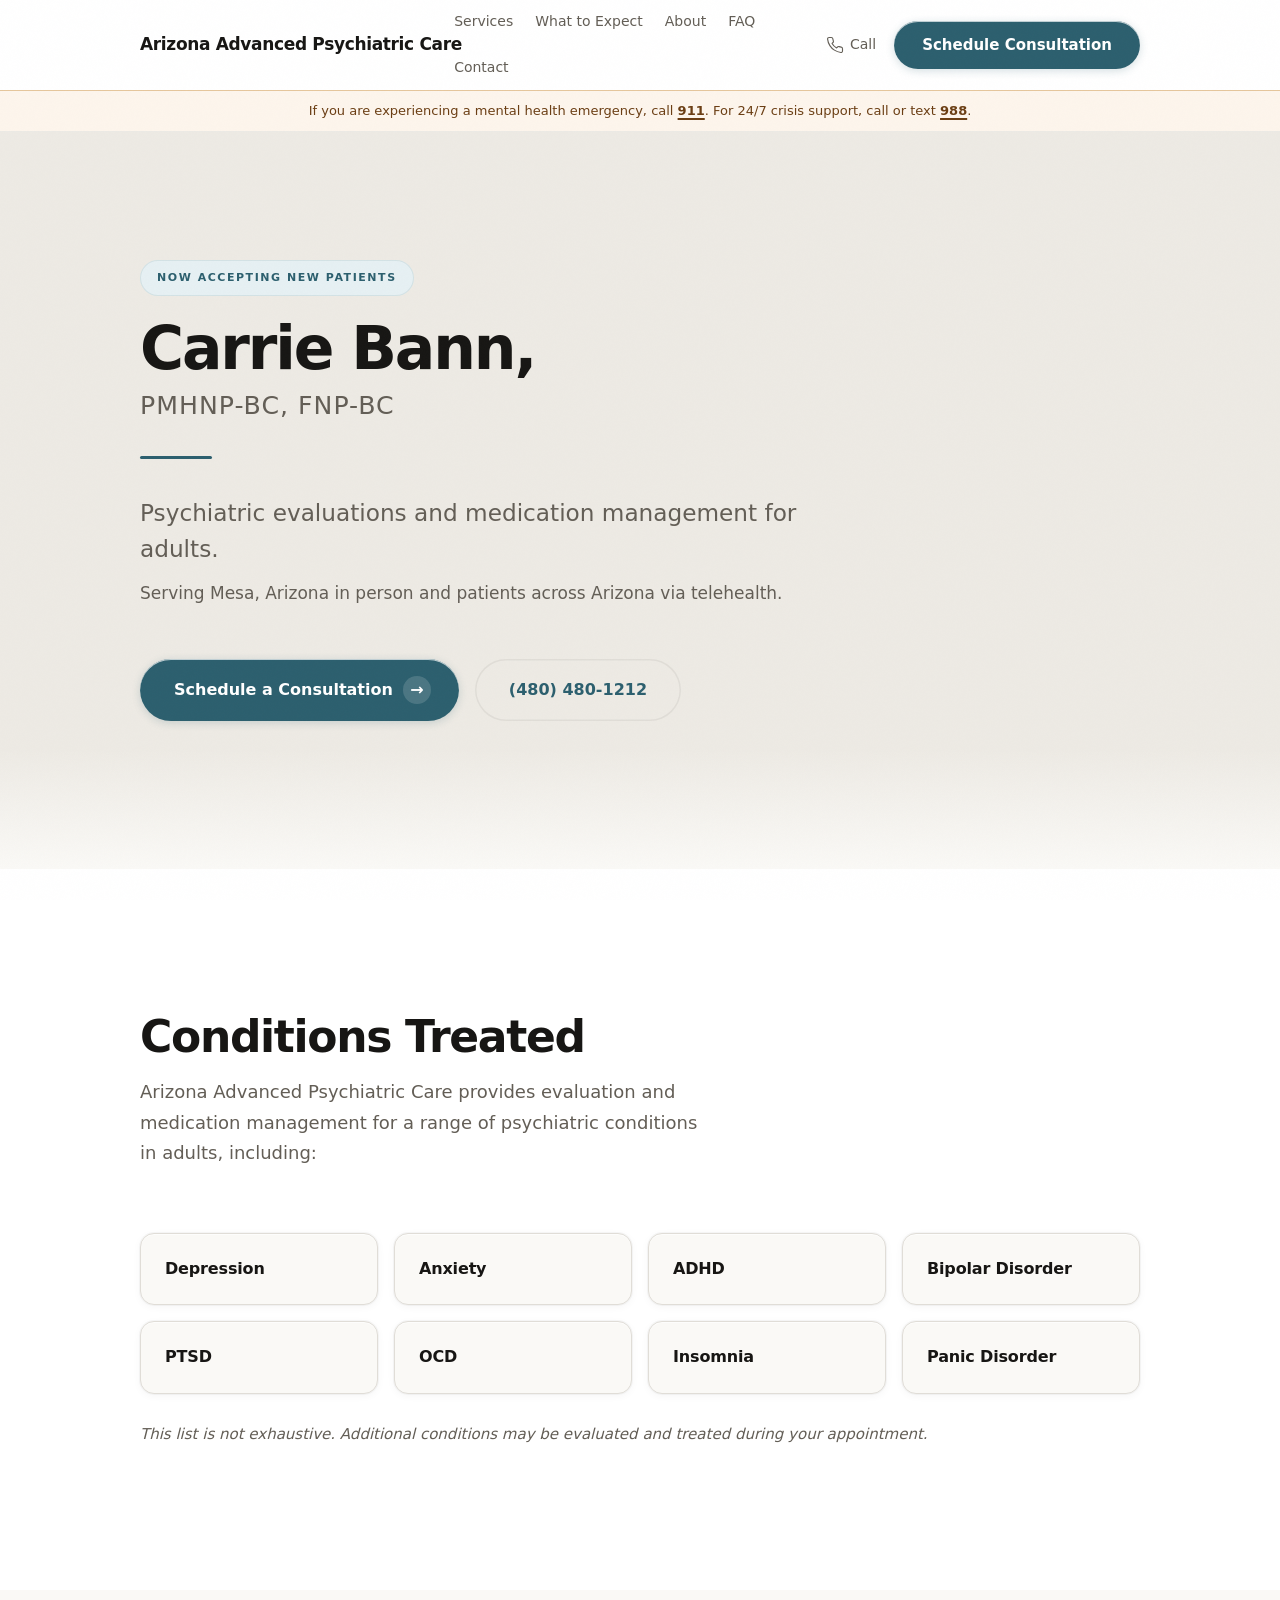
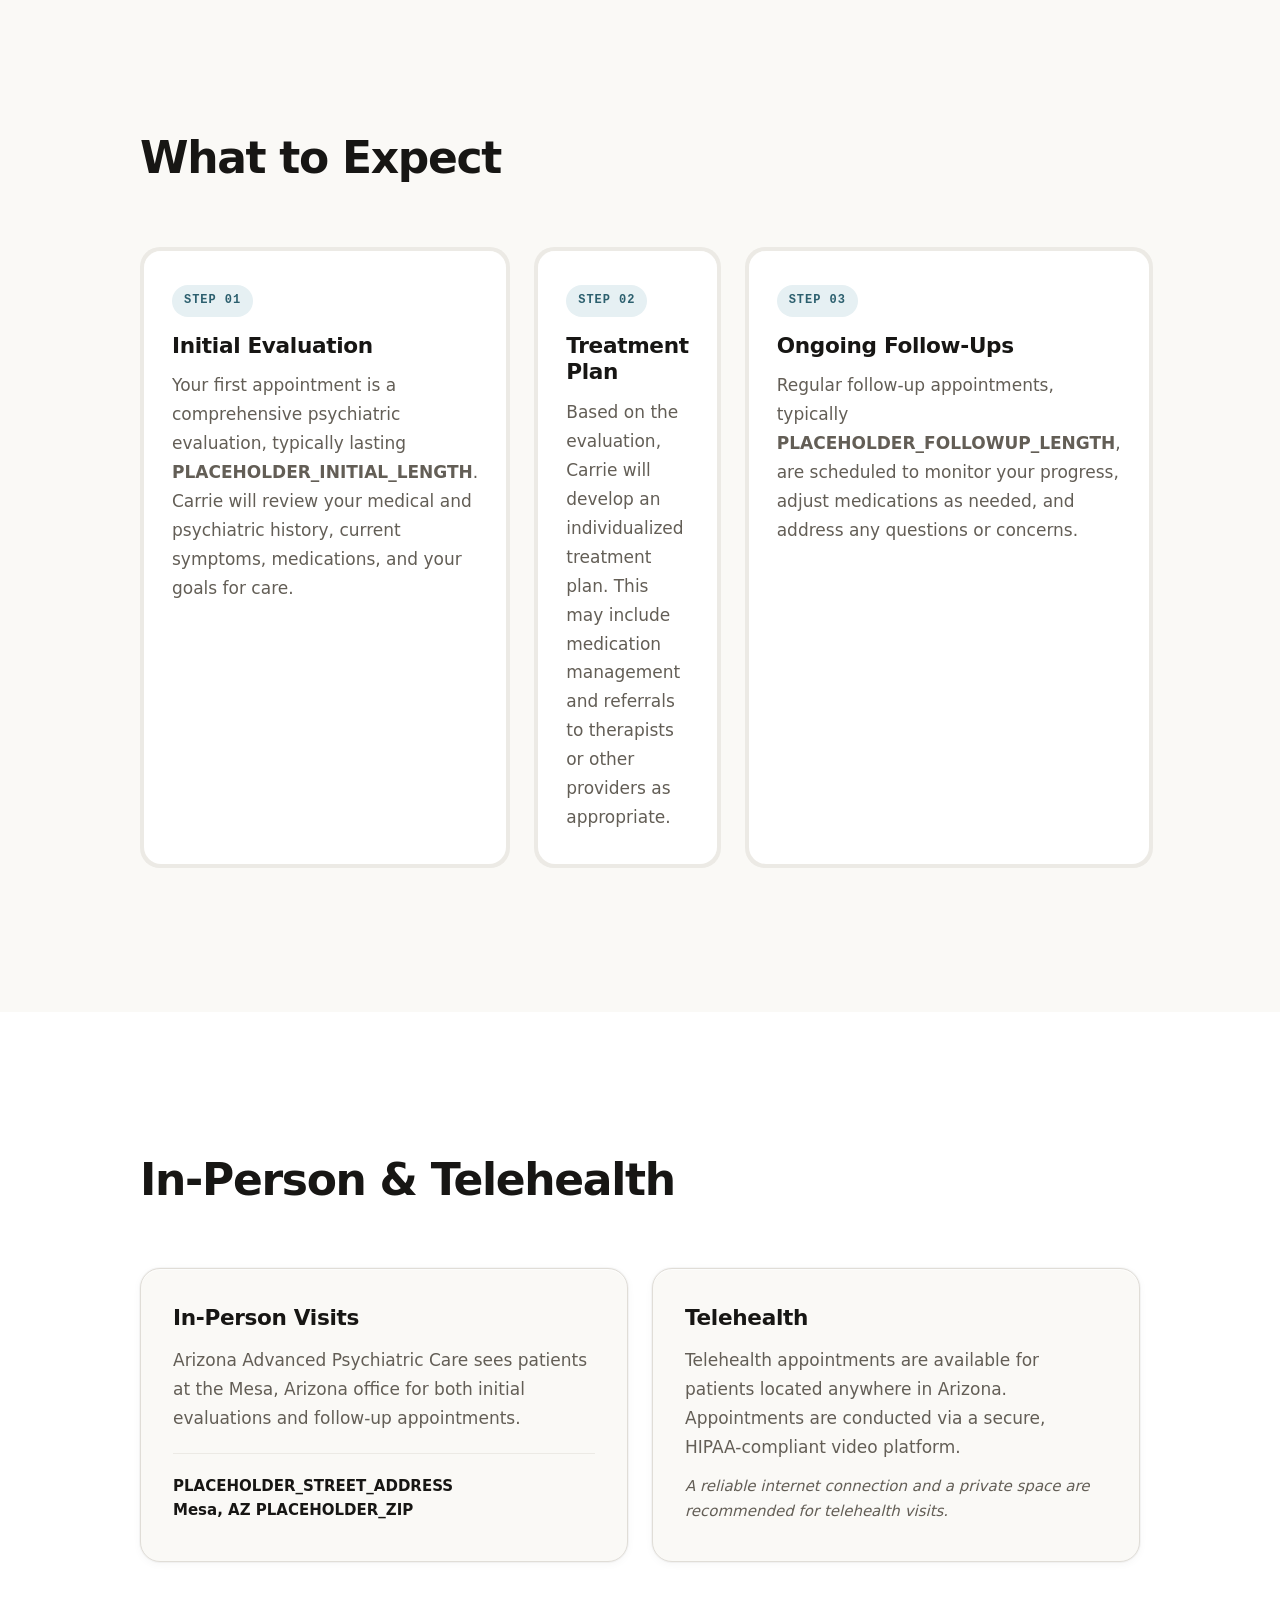
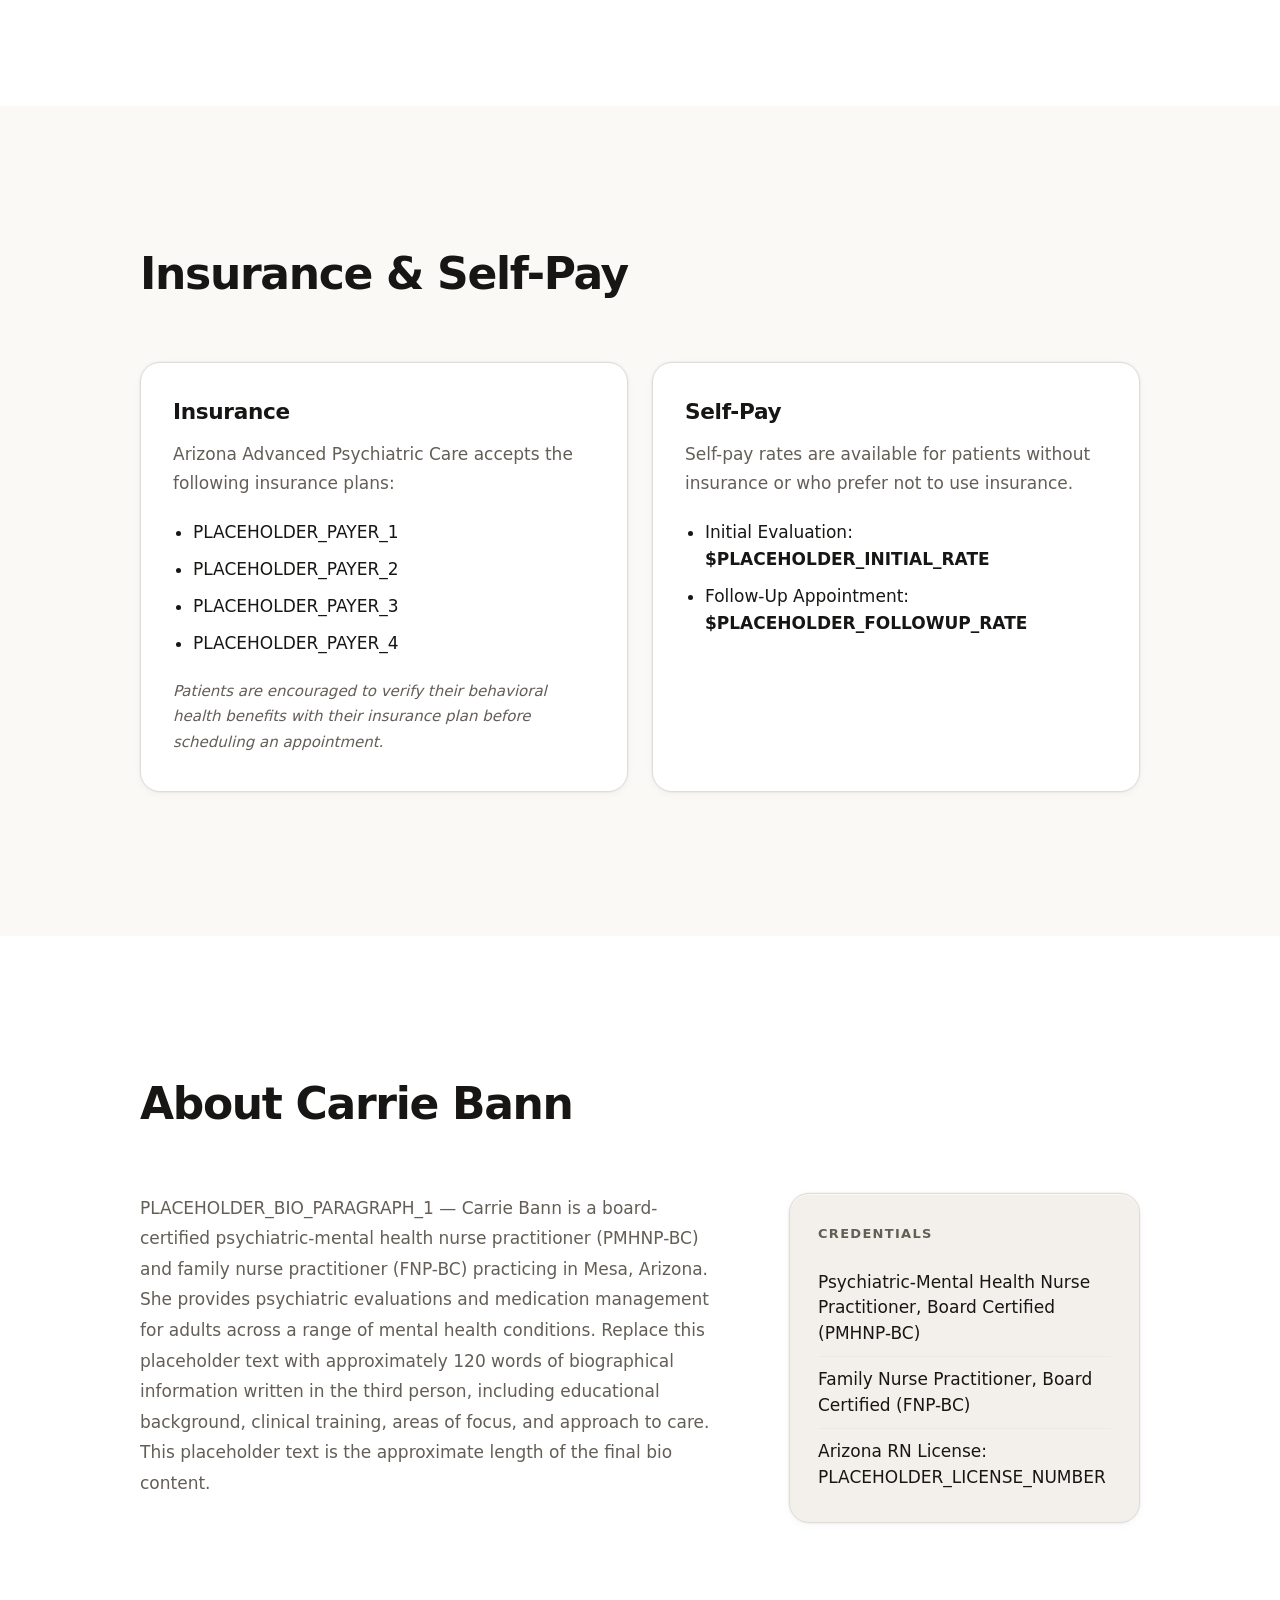
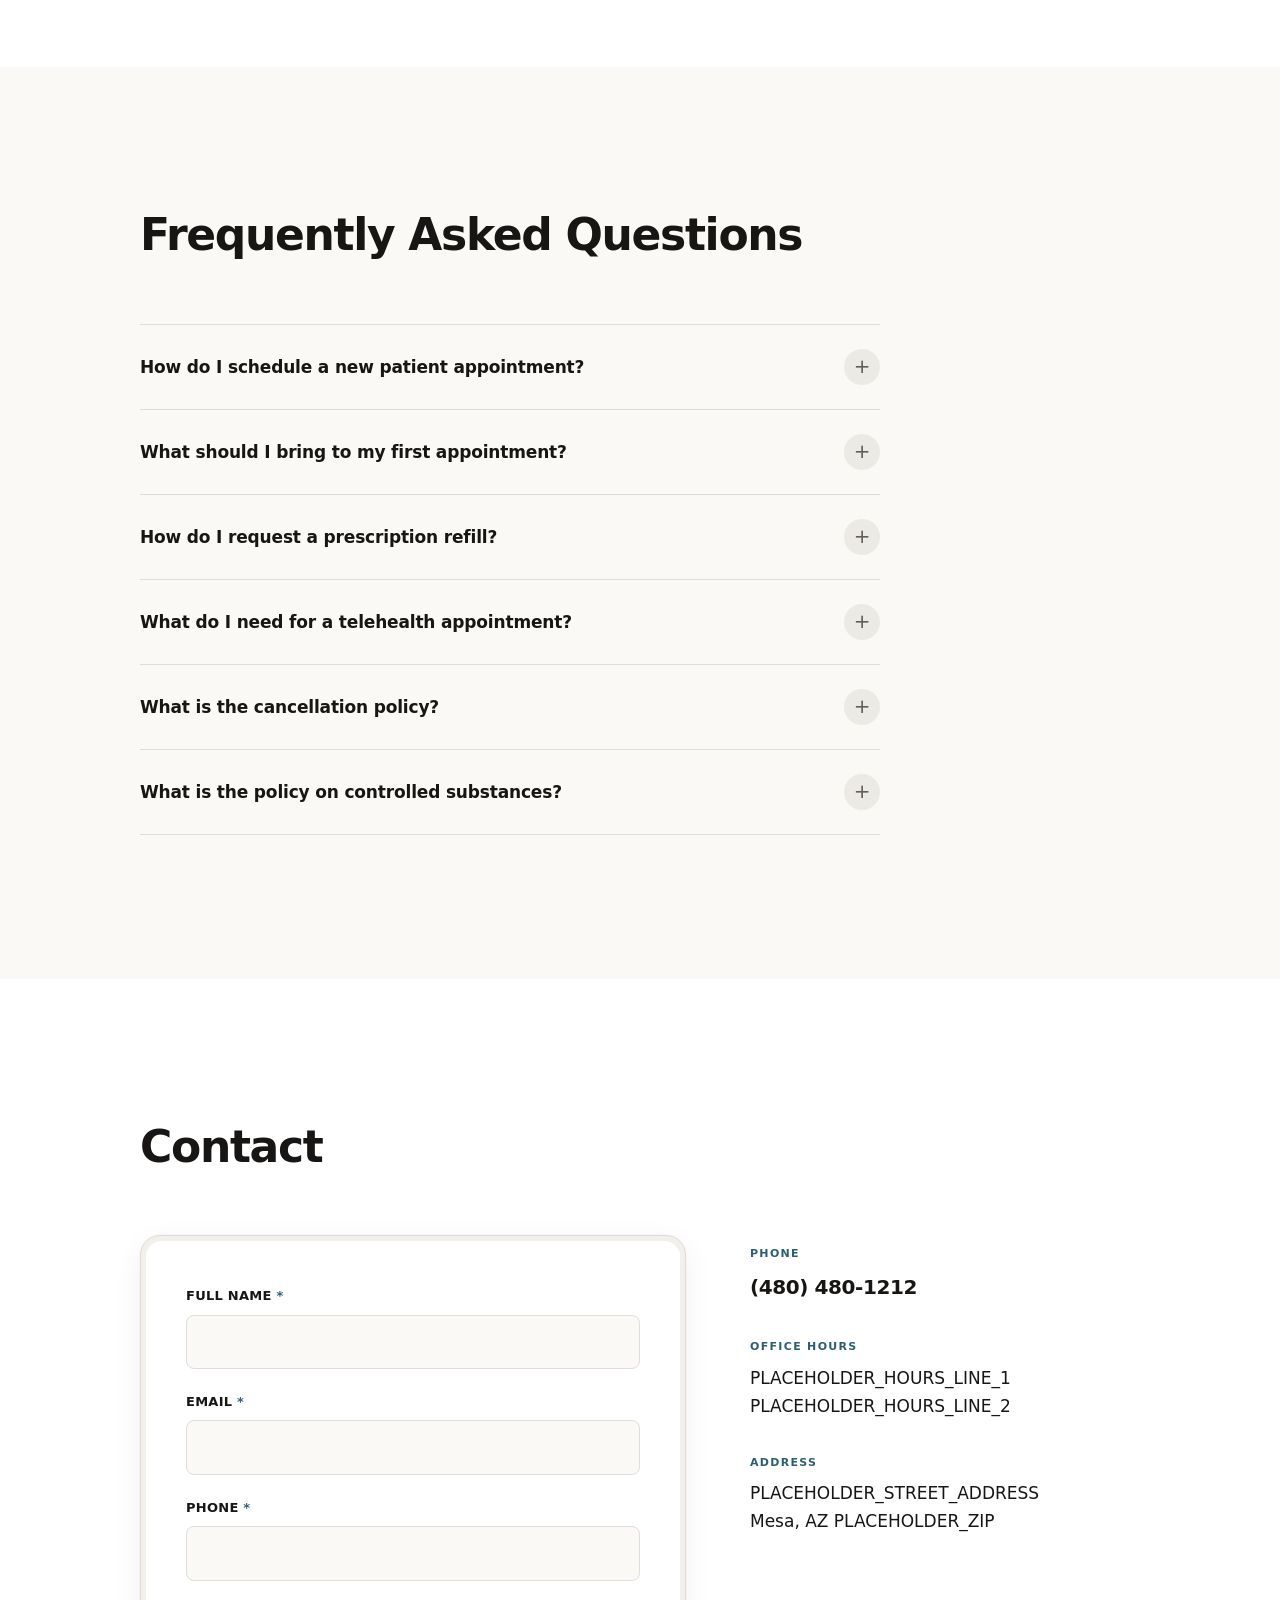
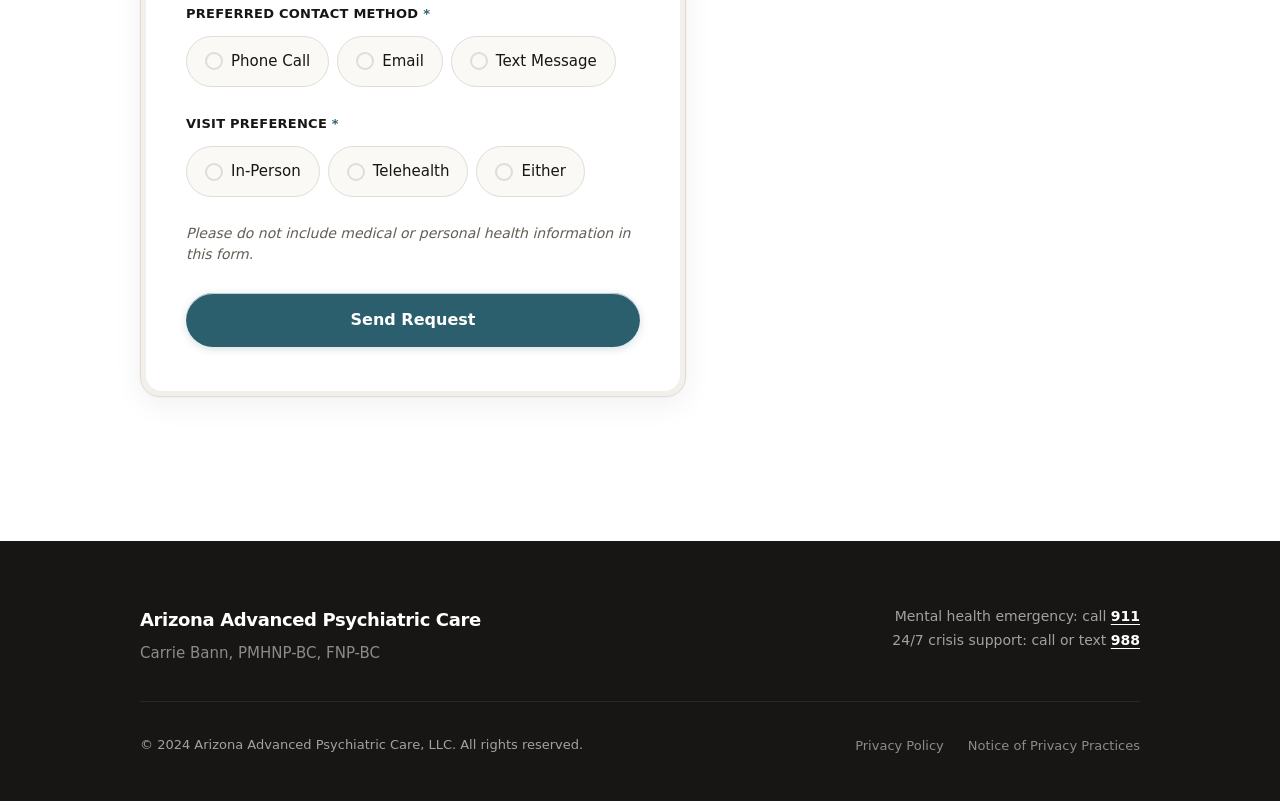
==== commit afeeb896: "Visual overhaul: richer palette, stronger typography, refined components - Warm hero background with" ====
--- a/index.html
+++ b/index.html
@@ -105,14 +105,15 @@
                 <div class="hero-content">
                     <!-- PLACEHOLDER: Update date when accepting-new-patients status changes -->
                     <p class="eyebrow">Now Accepting New Patients</p>
-                    <h1>Carrie Bann, PMHNP-BC, FNP-BC</h1>
+                    <h1>Carrie Bann, <span class="h1-credentials">PMHNP-BC, FNP-BC</span></h1>
+                    <hr class="hero-rule" aria-hidden="true">
                     <p class="hero-subtitle">Psychiatric evaluations and medication management for adults.</p>
                     <p class="hero-detail">Serving Mesa, Arizona in person and patients across Arizona via telehealth.</p>
                     <div class="hero-actions">
                         <!-- PLACEHOLDER: Replace #TODO-BOOKING with actual booking URL -->
-                        <a href="#TODO-BOOKING" class="btn btn-primary btn-lg">Schedule a Consultation</a>
+                        <a href="#TODO-BOOKING" class="btn btn-primary btn-lg">Schedule a Consultation <span class="btn-arrow" aria-hidden="true">&rarr;</span></a>
                         <!-- PLACEHOLDER: Replace tel:+14804801212 with actual phone number -->
-                        <a href="tel:+14804801212" class="btn btn-outline btn-lg">Call the Office</a>
+                        <a href="tel:+14804801212" class="btn btn-outline btn-lg">(480) 480-1212</a>
                     </div>
                 </div>
             </div>
@@ -147,23 +148,23 @@
                 </div>
                 <ol class="steps" role="list">
                     <li class="step">
-                        <div class="step-number" aria-hidden="true">01</div>
                         <div class="step-content">
+                            <div class="step-number" aria-hidden="true">Step 01</div>
                             <h3>Initial Evaluation</h3>
                             <!-- PLACEHOLDER: Replace with actual initial appointment length (e.g., "60 minutes") -->
                             <p>Your first appointment is a comprehensive psychiatric evaluation, typically lasting <strong>PLACEHOLDER_INITIAL_LENGTH</strong>. Carrie will review your medical and psychiatric history, current symptoms, medications, and your goals for care.</p>
                         </div>
                     </li>
                     <li class="step">
-                        <div class="step-number" aria-hidden="true">02</div>
                         <div class="step-content">
+                            <div class="step-number" aria-hidden="true">Step 02</div>
                             <h3>Treatment Plan</h3>
                             <p>Based on the evaluation, Carrie will develop an individualized treatment plan. This may include medication management and referrals to therapists or other providers as appropriate.</p>
                         </div>
                     </li>
                     <li class="step">
-                        <div class="step-number" aria-hidden="true">03</div>
                         <div class="step-content">
+                            <div class="step-number" aria-hidden="true">Step 03</div>
                             <h3>Ongoing Follow-Ups</h3>
                             <!-- PLACEHOLDER: Replace with actual follow-up appointment length (e.g., "20–30 minutes") -->
                             <p>Regular follow-up appointments, typically <strong>PLACEHOLDER_FOLLOWUP_LENGTH</strong>, are scheduled to monitor your progress, adjust medications as needed, and address any questions or concerns.</p>
--- a/styles.css
+++ b/styles.css
@@ -1,35 +1,39 @@
 /* ============================================
-   AZ Advanced Care — Styles
-   Mobile-first, no dependencies, WCAG 2.1 AA
+   Arizona Advanced Psychiatric Care — Styles
+   Mobile-first · No dependencies · WCAG 2.1 AA
    ============================================ */
 
 /* --- Custom Properties --- */
 :root {
-    --color-bg: #F7F7F5;
+    --color-bg: #FAF9F6;
     --color-surface: #FFFFFF;
-    --color-text: #1A1A1A;
-    --color-text-muted: #5C5C5C;
-    --color-accent: #3B6B7A;
-    --color-accent-hover: #2D5562;
-    --color-accent-light: #EDF3F5;
-    --color-border: #E2E2DF;
-    --color-border-light: #EDEDEA;
-    --color-crisis-bg: #FDF6EE;
-    --color-crisis-border: #E8CBA4;
+    --color-warm: #F3F0EB;
+    --color-hero: #EDEAE4;
+    --color-text: #171614;
+    --color-text-muted: #635E56;
+    --color-accent: #2C5F6E;
+    --color-accent-hover: #1D4856;
+    --color-accent-light: #E6F0F3;
+    --color-accent-subtle: #F3F8F9;
+    --color-border: #E0DDD7;
+    --color-border-light: #ECEAE5;
+    --color-crisis-bg: #FDF5EC;
+    --color-crisis-border: #E5C69C;
     --color-crisis-text: #6B3E14;
 
     --font-stack: system-ui, -apple-system, BlinkMacSystemFont, 'Segoe UI', sans-serif;
     --font-mono: ui-monospace, 'SF Mono', SFMono-Regular, Menlo, monospace;
 
     --header-height: 64px;
-    --crisis-height: auto;
-    --radius-sm: 6px;
-    --radius-md: 10px;
-    --radius-lg: 14px;
-
-    --shadow-subtle: 0 1px 2px rgba(0, 0, 0, 0.04);
-    --shadow-card: 0 1px 3px rgba(0, 0, 0, 0.05), 0 1px 2px rgba(0, 0, 0, 0.03);
-    --shadow-elevated: 0 4px 12px rgba(0, 0, 0, 0.06);
+    --radius-sm: 8px;
+    --radius-md: 14px;
+    --radius-lg: 20px;
+    --radius-pill: 100px;
+
+    --shadow-subtle: 0 1px 2px rgba(0, 0, 0, 0.03);
+    --shadow-card: 0 2px 8px rgba(0, 0, 0, 0.04), 0 0 0 1px rgba(0, 0, 0, 0.03);
+    --shadow-elevated: 0 8px 30px rgba(0, 0, 0, 0.06), 0 0 0 1px rgba(0, 0, 0, 0.02);
+    --shadow-inner-highlight: inset 0 1px 0 rgba(255, 255, 255, 0.7);
 
     --ease-out: cubic-bezier(0.25, 0.46, 0.45, 0.94);
     --ease-smooth: cubic-bezier(0.32, 0.72, 0, 1);
@@ -71,6 +75,19 @@
     -moz-osx-font-smoothing: grayscale;
 }
 
+/* Subtle noise/grain overlay for tactile quality */
+body::after {
+    content: "";
+    position: fixed;
+    inset: 0;
+    z-index: 50;
+    pointer-events: none;
+    opacity: 0.018;
+    background-image: url("data:image/svg+xml,%3Csvg viewBox='0 0 512 512' xmlns='http://www.w3.org/2000/svg'%3E%3Cfilter id='n'%3E%3CfeTurbulence type='fractalNoise' baseFrequency='0.7' numOctaves='4' stitchTiles='stitch'/%3E%3C/filter%3E%3Crect width='100%25' height='100%25' filter='url(%23n)'/%3E%3C/svg%3E");
+    background-repeat: repeat;
+    background-size: 256px 256px;
+}
+
 body.nav-is-open {
     overflow: hidden;
 }
@@ -85,7 +102,7 @@
     color: var(--color-accent);
     text-decoration: underline;
     text-decoration-thickness: 1px;
-    text-underline-offset: 2px;
+    text-underline-offset: 3px;
     transition: color 0.2s var(--ease-out);
 }
 
@@ -96,7 +113,7 @@
 a:focus-visible {
     outline: 2px solid var(--color-accent);
     outline-offset: 3px;
-    border-radius: 2px;
+    border-radius: 3px;
 }
 
 ul, ol {
@@ -117,7 +134,7 @@
     top: -100%;
     left: 16px;
     z-index: 100;
-    padding: 12px 20px;
+    padding: 12px 24px;
     background: var(--color-accent);
     color: #fff;
     font-weight: 600;
@@ -144,38 +161,56 @@
 /* --- Typography --- */
 h1, h2, h3 {
     font-weight: 700;
-    letter-spacing: -0.02em;
-    line-height: 1.15;
     color: var(--color-text);
 }
 
 h1 {
-    font-size: clamp(2rem, 5vw + 0.5rem, 3.25rem);
-    letter-spacing: -0.025em;
+    font-size: clamp(2.25rem, 6vw + 0.5rem, 3.75rem);
+    letter-spacing: -0.035em;
+    line-height: 1.08;
+}
+
+.h1-credentials {
+    display: block;
+    font-size: 0.5em;
+    font-weight: 500;
+    letter-spacing: 0.04em;
+    color: var(--color-text-muted);
+    margin-top: 8px;
+}
+
+@media (min-width: 768px) {
+    .h1-credentials {
+        font-size: 0.42em;
+        margin-top: 12px;
+    }
 }
 
 h2 {
-    font-size: clamp(1.6rem, 3vw + 0.5rem, 2.375rem);
-    letter-spacing: -0.02em;
+    font-size: clamp(1.75rem, 3.5vw + 0.5rem, 2.75rem);
+    letter-spacing: -0.03em;
+    line-height: 1.1;
 }
 
 h3 {
-    font-size: clamp(1.15rem, 1.5vw + 0.5rem, 1.375rem);
-    letter-spacing: -0.01em;
+    font-size: clamp(1.125rem, 1.5vw + 0.5rem, 1.35rem);
+    letter-spacing: -0.015em;
     font-weight: 600;
+    line-height: 1.25;
 }
 
 .eyebrow {
     display: inline-block;
-    font-size: 12px;
+    font-size: 11px;
     font-weight: 600;
     text-transform: uppercase;
-    letter-spacing: 0.12em;
+    letter-spacing: 0.14em;
     color: var(--color-accent);
-    margin-bottom: 16px;
-    padding: 6px 14px;
+    margin-bottom: 20px;
+    padding: 8px 16px;
     background: var(--color-accent-light);
-    border-radius: 100px;
+    border: 1px solid rgba(44, 95, 110, 0.1);
+    border-radius: var(--radius-pill);
 }
 
 /* --- Buttons --- */
@@ -183,7 +218,7 @@
     display: inline-flex;
     align-items: center;
     justify-content: center;
-    gap: 8px;
+    gap: 10px;
     font-family: var(--font-stack);
     font-size: 15px;
     font-weight: 600;
@@ -191,10 +226,12 @@
     text-decoration: none;
     border: none;
     cursor: pointer;
-    padding: 14px 24px;
-    border-radius: var(--radius-sm);
+    padding: 15px 28px;
+    border-radius: var(--radius-pill);
     min-height: 48px;
-    transition: background-color 0.2s var(--ease-out), box-shadow 0.2s var(--ease-out), transform 0.15s var(--ease-out);
+    transition: background-color 0.25s var(--ease-out),
+                box-shadow 0.25s var(--ease-out),
+                transform 0.15s var(--ease-out);
 }
 
 .btn:focus-visible {
@@ -209,28 +246,49 @@
 .btn-primary {
     background-color: var(--color-accent);
     color: #fff;
+    box-shadow: 0 2px 8px rgba(44, 95, 110, 0.2), var(--shadow-inner-highlight);
 }
 
 .btn-primary:hover {
     background-color: var(--color-accent-hover);
     color: #fff;
+    box-shadow: 0 4px 16px rgba(44, 95, 110, 0.25);
+}
+
+.btn-arrow {
+    display: inline-flex;
+    align-items: center;
+    justify-content: center;
+    width: 28px;
+    height: 28px;
+    background: rgba(255, 255, 255, 0.15);
+    border-radius: 50%;
+    font-size: 16px;
+    margin-right: -6px;
+    transition: transform 0.25s var(--ease-smooth), background-color 0.25s var(--ease-out);
+}
+
+.btn:hover .btn-arrow {
+    transform: translateX(2px);
+    background: rgba(255, 255, 255, 0.25);
 }
 
 .btn-outline {
     background-color: transparent;
     color: var(--color-accent);
-    box-shadow: inset 0 0 0 1.5px var(--color-accent);
+    box-shadow: inset 0 0 0 1.5px var(--color-border);
 }
 
 .btn-outline:hover {
     background-color: var(--color-accent-light);
     color: var(--color-accent-hover);
+    box-shadow: inset 0 0 0 1.5px var(--color-accent);
 }
 
 .btn-lg {
-    padding: 16px 32px;
+    padding: 17px 34px;
     font-size: 16px;
-    min-height: 52px;
+    min-height: 54px;
 }
 
 .btn-full {
@@ -242,20 +300,21 @@
     position: sticky;
     top: 0;
     z-index: 20;
-    background-color: var(--color-surface);
-    box-shadow: var(--shadow-subtle);
+    background-color: rgba(255, 255, 255, 0.92);
+    backdrop-filter: blur(12px);
+    -webkit-backdrop-filter: blur(12px);
+    border-bottom: 1px solid var(--color-border-light);
 }
 
 /* --- Header --- */
 .site-header {
     min-height: var(--header-height);
-    border-bottom: 1px solid var(--color-border-light);
 }
 
 .header-inner {
     max-width: var(--container-max);
     margin: 0 auto;
-    padding: 8px var(--container-pad);
+    padding: 10px var(--container-pad);
     min-height: var(--header-height);
     display: flex;
     align-items: center;
@@ -298,12 +357,10 @@
     align-items: center;
 }
 
-/* Nav toggle: hidden without JS */
 .nav-toggle {
     display: none;
 }
 
-/* Without JS on mobile: nav links visible, stacked */
 .nav-menu {
     display: flex;
     flex-wrap: wrap;
@@ -315,7 +372,7 @@
     display: inline-flex;
     align-items: center;
     padding: 10px 12px;
-    font-size: 15px;
+    font-size: 14px;
     font-weight: 500;
     color: var(--color-text-muted);
     text-decoration: none;
@@ -338,7 +395,7 @@
 .header-actions {
     display: flex;
     align-items: center;
-    gap: 12px;
+    gap: 8px;
     flex-shrink: 0;
 }
 
@@ -405,7 +462,6 @@
     transition: transform 0.3s var(--ease-smooth), opacity 0.2s var(--ease-out);
 }
 
-/* Hamburger to X morph */
 .js .nav-toggle[aria-expanded="true"] .nav-toggle-bar:nth-child(1) {
     transform: translateY(7px) rotate(45deg);
 }
@@ -416,7 +472,6 @@
     transform: translateY(-7px) rotate(-45deg);
 }
 
-/* Hide menu on mobile when JS is active */
 .js .nav-menu {
     display: none;
     position: fixed;
@@ -428,7 +483,7 @@
     align-items: stretch;
     gap: 0;
     background-color: var(--color-surface);
-    padding: 60px var(--container-pad) var(--container-pad);
+    padding: 48px var(--container-pad) var(--container-pad);
     overflow-y: auto;
     z-index: 30;
 }
@@ -438,16 +493,17 @@
 }
 
 .js .nav-menu a {
-    font-size: 22px;
+    font-size: 24px;
     font-weight: 600;
     color: var(--color-text);
-    padding: 16px 0;
+    padding: 18px 0;
     border-bottom: 1px solid var(--color-border-light);
     border-radius: 0;
     min-height: 56px;
+    letter-spacing: -0.02em;
     opacity: 0;
     transform: translateY(8px);
-    animation: nav-link-in 0.35s var(--ease-smooth) forwards;
+    animation: nav-link-in 0.4s var(--ease-smooth) forwards;
 }
 
 .js .nav-menu.is-open a { opacity: 1; transform: none; }
@@ -487,6 +543,7 @@
         border-bottom: none;
         border-radius: var(--radius-sm);
         min-height: 44px;
+        letter-spacing: 0;
         opacity: 1;
         transform: none;
         animation: none;
@@ -501,13 +558,11 @@
     }
 }
 
-/* Hide on small screens by default (no-JS), show menu as simple list */
 @media (max-width: 1023px) {
     .nav-menu {
         display: none;
     }
 
-    /* Only show when JS is NOT present — fallback accessible nav */
     html:not(.js) .nav-menu {
         display: flex;
         flex-direction: column;
@@ -540,7 +595,7 @@
 }
 
 .crisis-bar p {
-    font-size: 14px;
+    font-size: 13px;
     line-height: 1.5;
     color: var(--color-crisis-text);
     text-align: center;
@@ -560,7 +615,7 @@
 
 /* --- Sections --- */
 .section {
-    padding: 72px 0;
+    padding: 80px 0;
 }
 
 .section-alt {
@@ -569,13 +624,13 @@
 
 @media (min-width: 768px) {
     .section {
-        padding: 104px 0;
+        padding: 120px 0;
     }
 }
 
 @media (min-width: 1024px) {
     .section {
-        padding: 120px 0;
+        padding: 144px 0;
     }
 }
 
@@ -585,7 +640,7 @@
 
 @media (min-width: 768px) {
     .section-header {
-        margin-bottom: 56px;
+        margin-bottom: 64px;
     }
 }
 
@@ -593,58 +648,90 @@
     font-size: 18px;
     color: var(--color-text-muted);
     margin-top: 16px;
-    max-width: 640px;
-    line-height: 1.65;
+    max-width: 560px;
+    line-height: 1.7;
 }
 
 /* --- Hero --- */
 .hero {
-    padding-top: 64px;
-    padding-bottom: 72px;
+    background-color: var(--color-hero);
+    padding-top: 72px;
+    padding-bottom: 80px;
+    position: relative;
+}
+
+/* Subtle warm gradient at bottom of hero */
+.hero::after {
+    content: "";
+    position: absolute;
+    bottom: 0;
+    left: 0;
+    right: 0;
+    height: 120px;
+    background: linear-gradient(to bottom, transparent, var(--color-bg));
+    pointer-events: none;
 }
 
 @media (min-width: 768px) {
     .hero {
-        padding-top: 96px;
-        padding-bottom: 104px;
+        padding-top: 104px;
+        padding-bottom: 120px;
     }
 }
 
 @media (min-width: 1024px) {
     .hero {
-        padding-top: 120px;
-        padding-bottom: 128px;
+        padding-top: 128px;
+        padding-bottom: 148px;
     }
 }
 
 .hero-content {
     max-width: 680px;
+    position: relative;
+    z-index: 1;
+}
+
+.hero-rule {
+    border: none;
+    height: 3px;
+    width: 56px;
+    background-color: var(--color-accent);
+    margin: 28px 0;
+    border-radius: 2px;
+}
+
+@media (min-width: 768px) {
+    .hero-rule {
+        width: 72px;
+        margin: 36px 0;
+    }
 }
 
 .hero-subtitle {
-    font-size: clamp(1.1rem, 2vw + 0.5rem, 1.35rem);
+    font-size: clamp(1.15rem, 2vw + 0.5rem, 1.45rem);
     color: var(--color-text-muted);
-    margin-top: 20px;
     line-height: 1.55;
+    font-weight: 400;
 }
 
 .hero-detail {
     font-size: 17px;
     color: var(--color-text-muted);
     margin-top: 12px;
-    line-height: 1.6;
+    line-height: 1.65;
 }
 
 .hero-actions {
-    margin-top: 36px;
+    margin-top: 40px;
     display: flex;
     flex-wrap: wrap;
-    gap: 12px;
+    gap: 14px;
 }
 
 @media (min-width: 768px) {
     .hero-actions {
-        margin-top: 44px;
+        margin-top: 52px;
         gap: 16px;
     }
 }
@@ -671,18 +758,41 @@
 }
 
 .condition-card {
+    /* Double-bezel: outer shell */
+    background: var(--color-border-light);
+    border-radius: var(--radius-md);
+    padding: 3px;
+}
+
+/* Double-bezel: inner core */
+.condition-card {
+    position: relative;
+}
+
+.condition-card::before {
+    content: attr(aria-label);
+}
+
+/* Simpler approach: styled card with inner highlight */
+.condition-card {
     background-color: var(--color-bg);
-    border: 1px solid var(--color-border-light);
-    border-left: 3px solid var(--color-accent);
-    border-radius: var(--radius-sm);
-    padding: 18px 20px;
+    border: 1px solid var(--color-border);
+    border-radius: var(--radius-md);
+    padding: 22px 24px;
     font-size: 16px;
-    font-weight: 500;
-    color: var(--color-text);
+    font-weight: 600;
+    color: var(--color-text);
+    letter-spacing: -0.01em;
+    box-shadow: var(--shadow-card), var(--shadow-inner-highlight);
+    transition: box-shadow 0.25s var(--ease-out);
+}
+
+.section-alt .condition-card {
+    background-color: var(--color-bg);
 }
 
 .conditions-note {
-    margin-top: 24px;
+    margin-top: 28px;
     font-size: 15px;
     color: var(--color-text-muted);
     font-style: italic;
@@ -691,38 +801,53 @@
 /* --- Steps --- */
 .steps {
     display: grid;
-    gap: 24px;
+    gap: 20px;
     counter-reset: none;
 }
 
 @media (min-width: 768px) {
     .steps {
         grid-template-columns: repeat(3, 1fr);
-        gap: 32px;
+        gap: 24px;
     }
 }
 
 .step {
-    display: flex;
-    flex-direction: column;
-    gap: 16px;
+    /* Double-bezel outer shell */
+    background: var(--color-border-light);
+    border-radius: var(--radius-lg);
+    padding: 4px;
+}
+
+.step-content {
+    background: var(--color-surface);
+    border-radius: calc(var(--radius-lg) - 3px);
+    padding: 32px 28px;
+    box-shadow: var(--shadow-inner-highlight);
+    height: 100%;
 }
 
 .step-number {
     font-family: var(--font-mono);
-    font-size: 13px;
-    font-weight: 600;
+    font-size: 12px;
+    font-weight: 700;
     color: var(--color-accent);
-    letter-spacing: 0.05em;
+    letter-spacing: 0.08em;
+    text-transform: uppercase;
+    margin-bottom: 16px;
+    padding: 6px 12px;
+    background: var(--color-accent-light);
+    border-radius: var(--radius-pill);
+    display: inline-block;
 }
 
 .step-content h3 {
-    margin-bottom: 10px;
+    margin-bottom: 12px;
 }
 
 .step-content p {
     color: var(--color-text-muted);
-    line-height: 1.65;
+    line-height: 1.7;
 }
 
 /* --- Options Grid (In-Person / Telehealth) --- */
@@ -734,33 +859,50 @@
 @media (min-width: 768px) {
     .options-grid {
         grid-template-columns: repeat(2, 1fr);
-        gap: 28px;
-    }
-}
-
+        gap: 24px;
+    }
+}
+
+.option-card {
+    /* Double-bezel outer shell */
+    background: var(--color-border-light);
+    border-radius: var(--radius-lg);
+    padding: 4px;
+}
+
+.option-card > * {
+    /* We need to restructure - let's just use direct styling */
+}
+
+/* Override: use clean card with refined shadow */
 .option-card {
     background-color: var(--color-bg);
     border: 1px solid var(--color-border);
-    border-radius: var(--radius-md);
-    padding: 32px 28px;
+    border-radius: var(--radius-lg);
+    padding: 36px 32px;
+    box-shadow: var(--shadow-card), var(--shadow-inner-highlight);
+}
+
+.section-alt .option-card {
+    background-color: var(--color-bg);
 }
 
 .option-card h3 {
-    margin-bottom: 12px;
+    margin-bottom: 14px;
 }
 
 .option-card p {
     color: var(--color-text-muted);
-    line-height: 1.65;
+    line-height: 1.7;
 }
 
 .option-address {
-    margin-top: 16px;
-    padding-top: 16px;
+    margin-top: 20px;
+    padding-top: 20px;
     border-top: 1px solid var(--color-border-light);
     font-size: 15px;
     color: var(--color-text);
-    font-weight: 500;
+    font-weight: 600;
     line-height: 1.6;
 }
 
@@ -779,15 +921,16 @@
 @media (min-width: 768px) {
     .insurance-content {
         grid-template-columns: repeat(2, 1fr);
-        gap: 28px;
+        gap: 24px;
     }
 }
 
 .insurance-card {
     background-color: var(--color-surface);
     border: 1px solid var(--color-border);
-    border-radius: var(--radius-md);
-    padding: 32px 28px;
+    border-radius: var(--radius-lg);
+    padding: 36px 32px;
+    box-shadow: var(--shadow-card), var(--shadow-inner-highlight);
 }
 
 .section-alt .insurance-card {
@@ -795,12 +938,12 @@
 }
 
 .insurance-card h3 {
-    margin-bottom: 12px;
+    margin-bottom: 14px;
 }
 
 .insurance-card p {
     color: var(--color-text-muted);
-    line-height: 1.65;
+    line-height: 1.7;
 }
 
 .payer-list {
@@ -810,7 +953,7 @@
 }
 
 .payer-list li {
-    padding: 4px 0;
+    padding: 5px 0;
     color: var(--color-text);
     line-height: 1.6;
 }
@@ -824,34 +967,60 @@
 /* --- About --- */
 .about-content {
     display: grid;
-    gap: 40px;
+    gap: 48px;
 }
 
 @media (min-width: 768px) {
     .about-content {
-        grid-template-columns: 2fr 1fr;
-        gap: 56px;
+        grid-template-columns: 5fr 3fr;
+        gap: 64px;
+        align-items: start;
     }
 }
 
 .about-bio p {
     color: var(--color-text-muted);
-    line-height: 1.7;
+    line-height: 1.8;
+    font-size: 17px;
+}
+
+.about-credentials {
+    background: var(--color-bg);
+    border: 1px solid var(--color-border);
+    border-radius: var(--radius-lg);
+    padding: 32px 28px;
+    box-shadow: var(--shadow-card), var(--shadow-inner-highlight);
+}
+
+.section-alt .about-credentials {
+    background: var(--color-warm);
 }
 
 .about-credentials h3 {
-    margin-bottom: 16px;
+    margin-bottom: 18px;
+    font-size: 13px;
+    font-weight: 600;
+    text-transform: uppercase;
+    letter-spacing: 0.1em;
+    color: var(--color-text-muted);
 }
 
 .about-credentials ul {
-    padding-left: 20px;
-    list-style: disc;
+    padding-left: 0;
+    list-style: none;
 }
 
 .about-credentials li {
-    padding: 4px 0;
-    line-height: 1.6;
-    color: var(--color-text);
+    padding: 10px 0;
+    line-height: 1.5;
+    color: var(--color-text);
+    font-weight: 500;
+    border-bottom: 1px solid var(--color-border-light);
+}
+
+.about-credentials li:last-child {
+    border-bottom: none;
+    padding-bottom: 0;
 }
 
 /* --- FAQ --- */
@@ -872,46 +1041,40 @@
     align-items: center;
     justify-content: space-between;
     gap: 16px;
-    padding: 22px 0;
+    padding: 24px 0;
     font-size: 17px;
     font-weight: 600;
     color: var(--color-text);
     cursor: pointer;
     list-style: none;
     min-height: 44px;
+    letter-spacing: -0.01em;
     transition: color 0.2s var(--ease-out);
 }
 
-.faq-item summary::-webkit-details-marker {
-    display: none;
-}
-
-.faq-item summary::marker {
-    display: none;
-    content: "";
-}
-
-/* Plus/minus indicator */
+.faq-item summary::-webkit-details-marker { display: none; }
+.faq-item summary::marker { display: none; content: ""; }
+
 .faq-item summary::after {
     content: "+";
     flex-shrink: 0;
     display: flex;
     align-items: center;
     justify-content: center;
-    width: 32px;
-    height: 32px;
+    width: 36px;
+    height: 36px;
     font-size: 20px;
     font-weight: 400;
     color: var(--color-text-muted);
     border-radius: 50%;
     background-color: var(--color-border-light);
-    transition: background-color 0.2s var(--ease-out), transform 0.2s var(--ease-out);
+    transition: background-color 0.2s var(--ease-out), color 0.2s var(--ease-out);
 }
 
 .faq-item[open] summary::after {
     content: "\2212";
-    background-color: var(--color-accent-light);
-    color: var(--color-accent);
+    background-color: var(--color-accent);
+    color: #fff;
 }
 
 .faq-item summary:hover {
@@ -921,101 +1084,101 @@
 .faq-item summary:focus-visible {
     outline: 2px solid var(--color-accent);
     outline-offset: 4px;
-    border-radius: 2px;
+    border-radius: 3px;
 }
 
 .faq-answer {
-    padding-bottom: 24px;
-    padding-right: 48px;
+    padding-bottom: 28px;
+    padding-right: 52px;
 }
 
 .faq-answer p {
     color: var(--color-text-muted);
-    line-height: 1.7;
+    line-height: 1.75;
 }
 
 /* --- Contact --- */
 .contact-grid {
     display: grid;
-    gap: 40px;
+    gap: 48px;
 }
 
 @media (min-width: 768px) {
     .contact-grid {
         grid-template-columns: 1.4fr 1fr;
-        gap: 56px;
-    }
-}
-
-/* Form shell — subtle double-bezel container */
+        gap: 64px;
+    }
+}
+
+/* Double-bezel form container */
 .form-shell {
-    background-color: var(--color-border-light);
+    background: var(--color-border-light);
     border: 1px solid var(--color-border);
     border-radius: var(--radius-lg);
-    padding: 6px;
+    padding: 5px;
+    box-shadow: var(--shadow-elevated);
 }
 
 .contact-form {
     background-color: var(--color-surface);
     border-radius: calc(var(--radius-lg) - 4px);
     padding: 32px 24px;
-    box-shadow: var(--shadow-subtle);
+    box-shadow: var(--shadow-inner-highlight);
 }
 
 @media (min-width: 768px) {
     .contact-form {
-        padding: 40px 36px;
+        padding: 44px 40px;
     }
 }
 
 .section-alt .form-shell {
-    background-color: var(--color-border-light);
+    background-color: var(--color-warm);
+    border-color: var(--color-border);
 }
 
 .section-alt .contact-form {
-    background-color: var(--color-bg);
+    background-color: var(--color-surface);
 }
 
 .form-group {
-    margin-bottom: 20px;
+    margin-bottom: 22px;
 }
 
 .form-group label,
 .form-fieldset legend {
     display: block;
-    font-size: 14px;
+    font-size: 13px;
     font-weight: 600;
     color: var(--color-text);
-    margin-bottom: 6px;
-    letter-spacing: 0.01em;
+    margin-bottom: 8px;
+    letter-spacing: 0.02em;
+    text-transform: uppercase;
 }
 
 .form-group input {
     width: 100%;
-    padding: 14px 16px;
+    padding: 15px 18px;
     font-family: var(--font-stack);
     font-size: 16px;
     line-height: 1.4;
     color: var(--color-text);
-    background-color: var(--color-surface);
+    background-color: var(--color-bg);
     border: 1.5px solid var(--color-border);
     border-radius: var(--radius-sm);
-    min-height: 48px;
+    min-height: 52px;
     transition: border-color 0.2s var(--ease-out), box-shadow 0.2s var(--ease-out);
-}
-
-.section-alt .form-group input {
-    background-color: var(--color-bg);
 }
 
 .form-group input:focus {
     outline: none;
     border-color: var(--color-accent);
-    box-shadow: 0 0 0 3px rgba(59, 107, 122, 0.12);
+    box-shadow: 0 0 0 4px rgba(44, 95, 110, 0.1);
+    background-color: var(--color-surface);
 }
 
 .form-group input::placeholder {
-    color: #999;
+    color: #AAA7A0;
 }
 
 .required {
@@ -1023,11 +1186,11 @@
 }
 
 .form-fieldset {
-    margin-bottom: 24px;
+    margin-bottom: 26px;
 }
 
 .form-fieldset legend {
-    margin-bottom: 10px;
+    margin-bottom: 12px;
 }
 
 .radio-group {
@@ -1040,20 +1203,16 @@
     display: inline-flex;
     align-items: center;
     gap: 8px;
-    padding: 10px 16px;
+    padding: 12px 18px;
     font-size: 15px;
     font-weight: 500;
     color: var(--color-text);
-    background-color: var(--color-surface);
+    background-color: var(--color-bg);
     border: 1.5px solid var(--color-border);
-    border-radius: var(--radius-sm);
+    border-radius: var(--radius-pill);
     cursor: pointer;
-    min-height: 44px;
-    transition: border-color 0.2s var(--ease-out), background-color 0.2s var(--ease-out);
-}
-
-.section-alt .radio-label {
-    background-color: var(--color-bg);
+    min-height: 46px;
+    transition: border-color 0.2s var(--ease-out), background-color 0.2s var(--ease-out), box-shadow 0.2s var(--ease-out);
 }
 
 .radio-label:hover {
@@ -1096,6 +1255,7 @@
 .radio-label:has(input:checked) {
     border-color: var(--color-accent);
     background-color: var(--color-accent-light);
+    box-shadow: 0 0 0 1px var(--color-accent);
 }
 
 .radio-label input[type="radio"]:focus-visible {
@@ -1106,7 +1266,7 @@
 .form-helper {
     font-size: 14px;
     color: var(--color-text-muted);
-    margin-bottom: 24px;
+    margin-bottom: 28px;
     line-height: 1.5;
     font-style: italic;
 }
@@ -1128,16 +1288,22 @@
 .contact-info {
     display: flex;
     flex-direction: column;
-    gap: 32px;
+    gap: 36px;
+}
+
+@media (min-width: 768px) {
+    .contact-info {
+        padding-top: 12px;
+    }
 }
 
 .contact-info-block h3 {
-    font-size: 14px;
-    font-weight: 600;
+    font-size: 11px;
+    font-weight: 700;
     text-transform: uppercase;
-    letter-spacing: 0.08em;
-    color: var(--color-text-muted);
-    margin-bottom: 8px;
+    letter-spacing: 0.12em;
+    color: var(--color-accent);
+    margin-bottom: 10px;
 }
 
 .contact-info-block p,
@@ -1147,24 +1313,30 @@
 }
 
 .contact-link {
-    font-size: 18px;
-    font-weight: 600;
+    font-size: 20px;
+    font-weight: 700;
+    color: var(--color-text);
+    text-decoration: none;
+    letter-spacing: -0.02em;
+}
+
+.contact-link:hover {
     color: var(--color-accent);
 }
 
 /* --- Footer --- */
 .site-footer {
     background-color: var(--color-text);
-    color: rgba(255, 255, 255, 0.7);
-    padding: 56px 0 40px;
+    color: rgba(255, 255, 255, 0.6);
+    padding: 64px 0 44px;
 }
 
 .footer-main {
     display: flex;
     flex-direction: column;
-    gap: 28px;
-    padding-bottom: 32px;
-    border-bottom: 1px solid rgba(255, 255, 255, 0.1);
+    gap: 32px;
+    padding-bottom: 36px;
+    border-bottom: 1px solid rgba(255, 255, 255, 0.08);
 }
 
 @media (min-width: 768px) {
@@ -1183,13 +1355,14 @@
 }
 
 .footer-credentials {
-    margin-top: 4px;
+    margin-top: 6px;
     font-size: 15px;
+    color: rgba(255, 255, 255, 0.5);
 }
 
 .footer-crisis {
     font-size: 14px;
-    line-height: 1.6;
+    line-height: 1.7;
 }
 
 @media (min-width: 768px) {
@@ -1211,7 +1384,7 @@
     display: flex;
     flex-direction: column;
     gap: 16px;
-    padding-top: 24px;
+    padding-top: 28px;
 }
 
 @media (min-width: 768px) {
@@ -1223,7 +1396,7 @@
 }
 
 .copyright {
-    font-size: 14px;
+    font-size: 13px;
 }
 
 .footer-links {
@@ -1232,8 +1405,8 @@
 }
 
 .footer-links a {
-    font-size: 14px;
-    color: rgba(255, 255, 255, 0.7);
+    font-size: 13px;
+    color: rgba(255, 255, 255, 0.5);
     text-decoration: none;
     transition: color 0.2s var(--ease-out);
 }
@@ -1248,13 +1421,13 @@
 
 /* --- Page Load Animation (hero only) --- */
 .hero-content {
-    animation: hero-fade-in 0.6s var(--ease-smooth) both;
+    animation: hero-fade-in 0.7s var(--ease-smooth) both;
 }
 
 @keyframes hero-fade-in {
     from {
         opacity: 0;
-        transform: translateY(12px);
+        transform: translateY(16px);
     }
     to {
         opacity: 1;
@@ -1299,6 +1472,10 @@
         display: none;
     }
 
+    body::after {
+        display: none;
+    }
+
     .section {
         padding: 24px 0;
         page-break-inside: avoid;
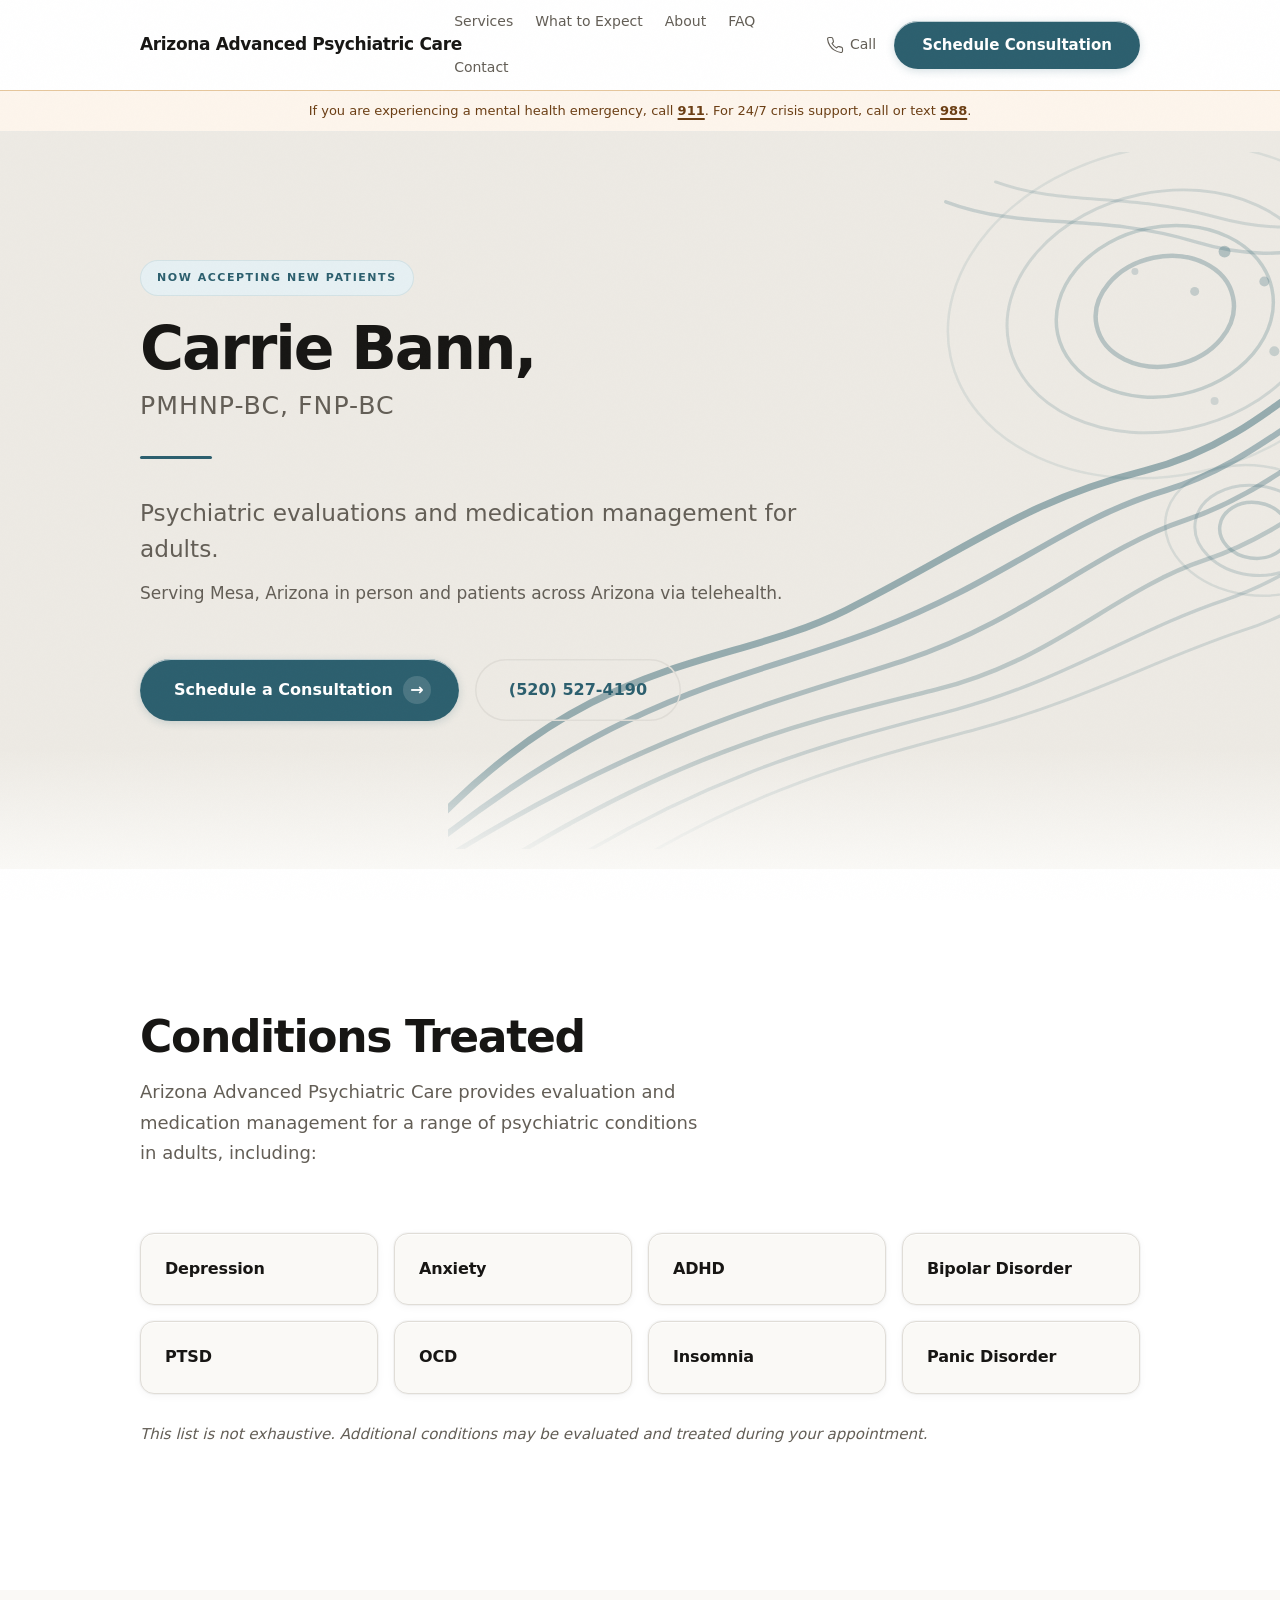
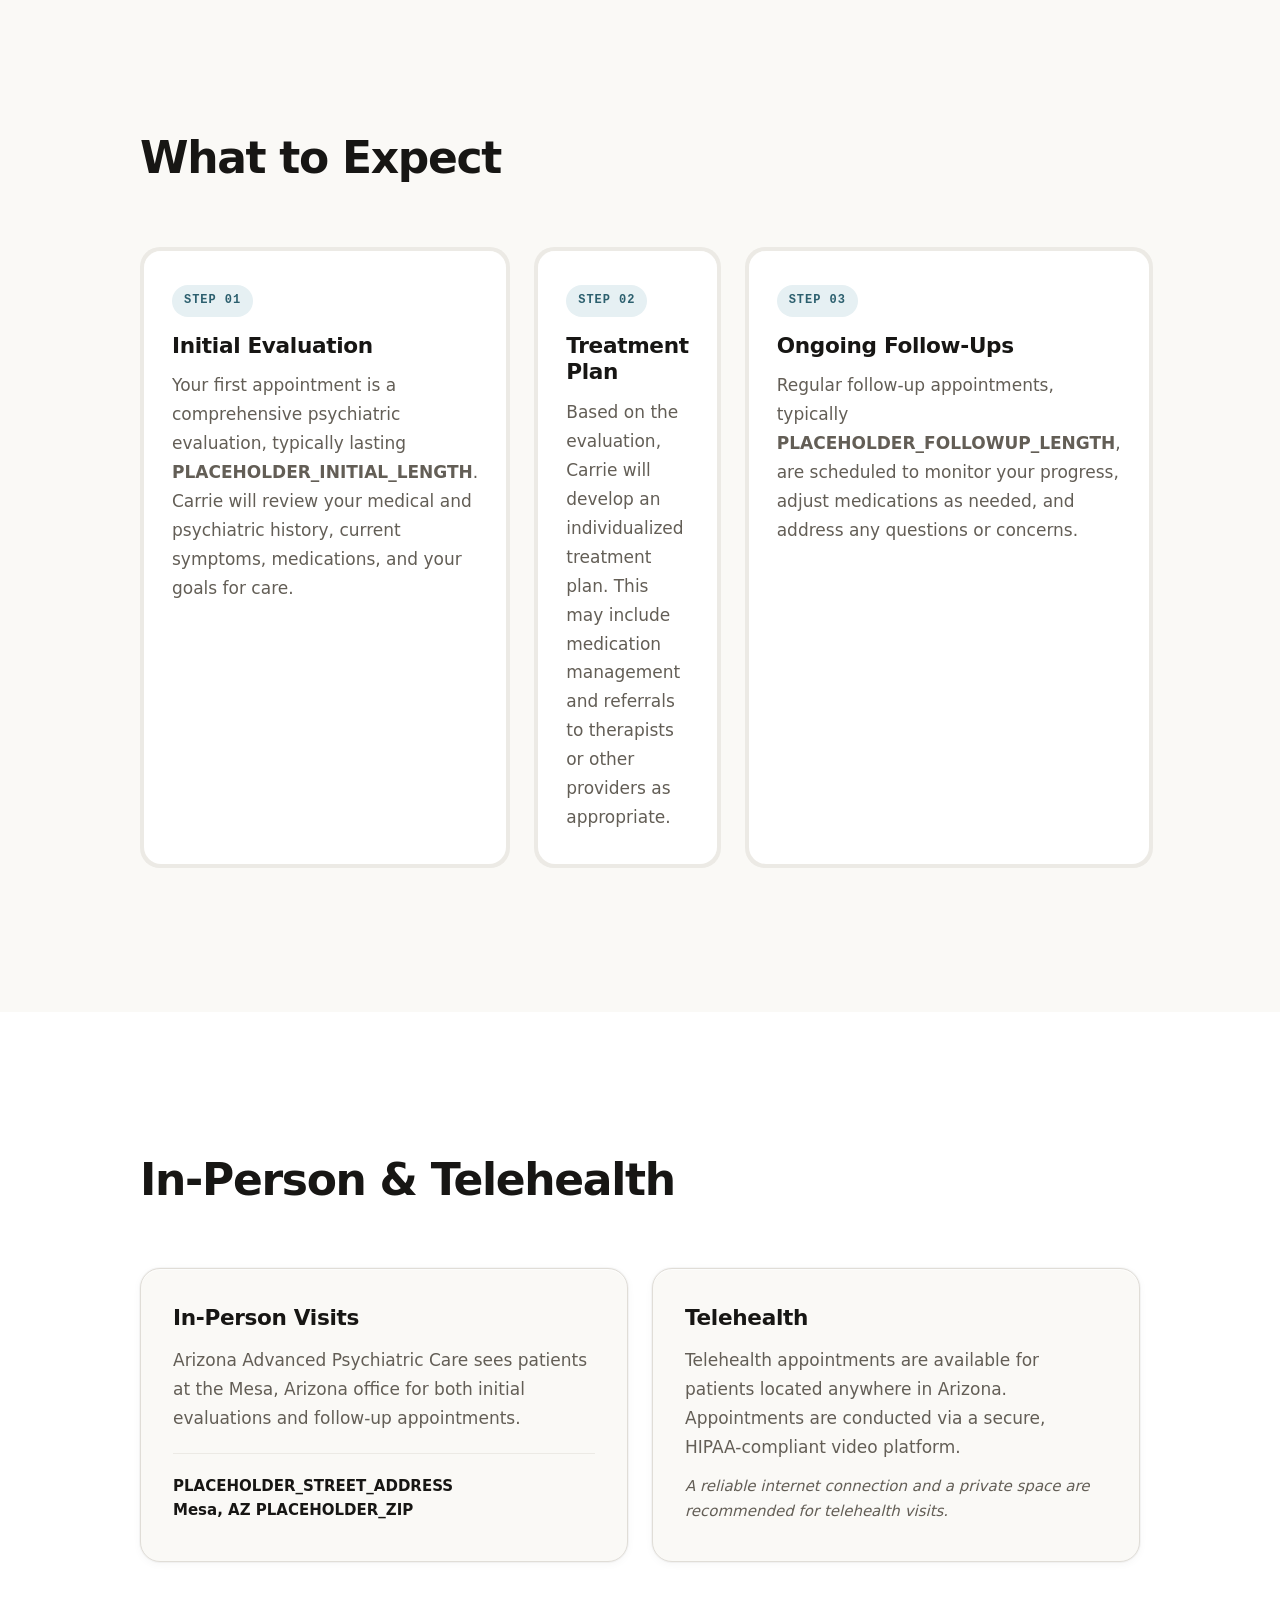
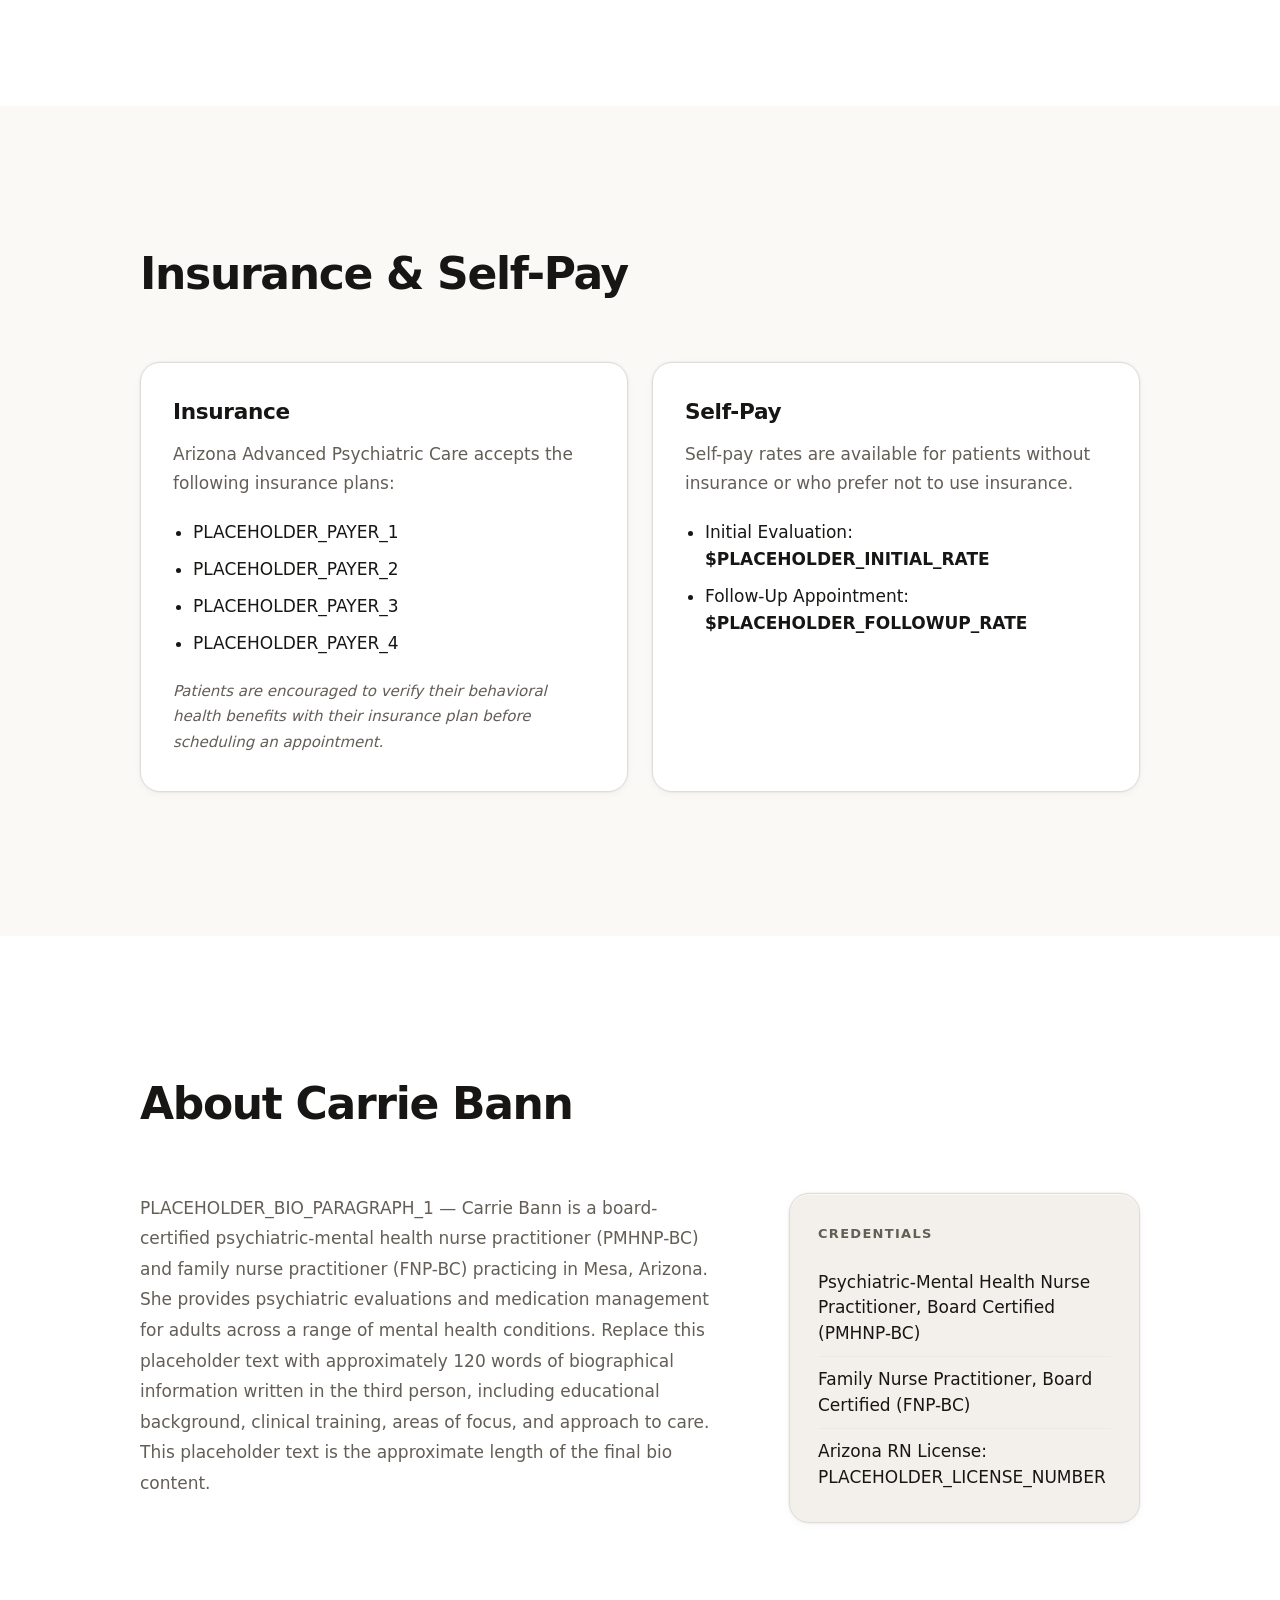
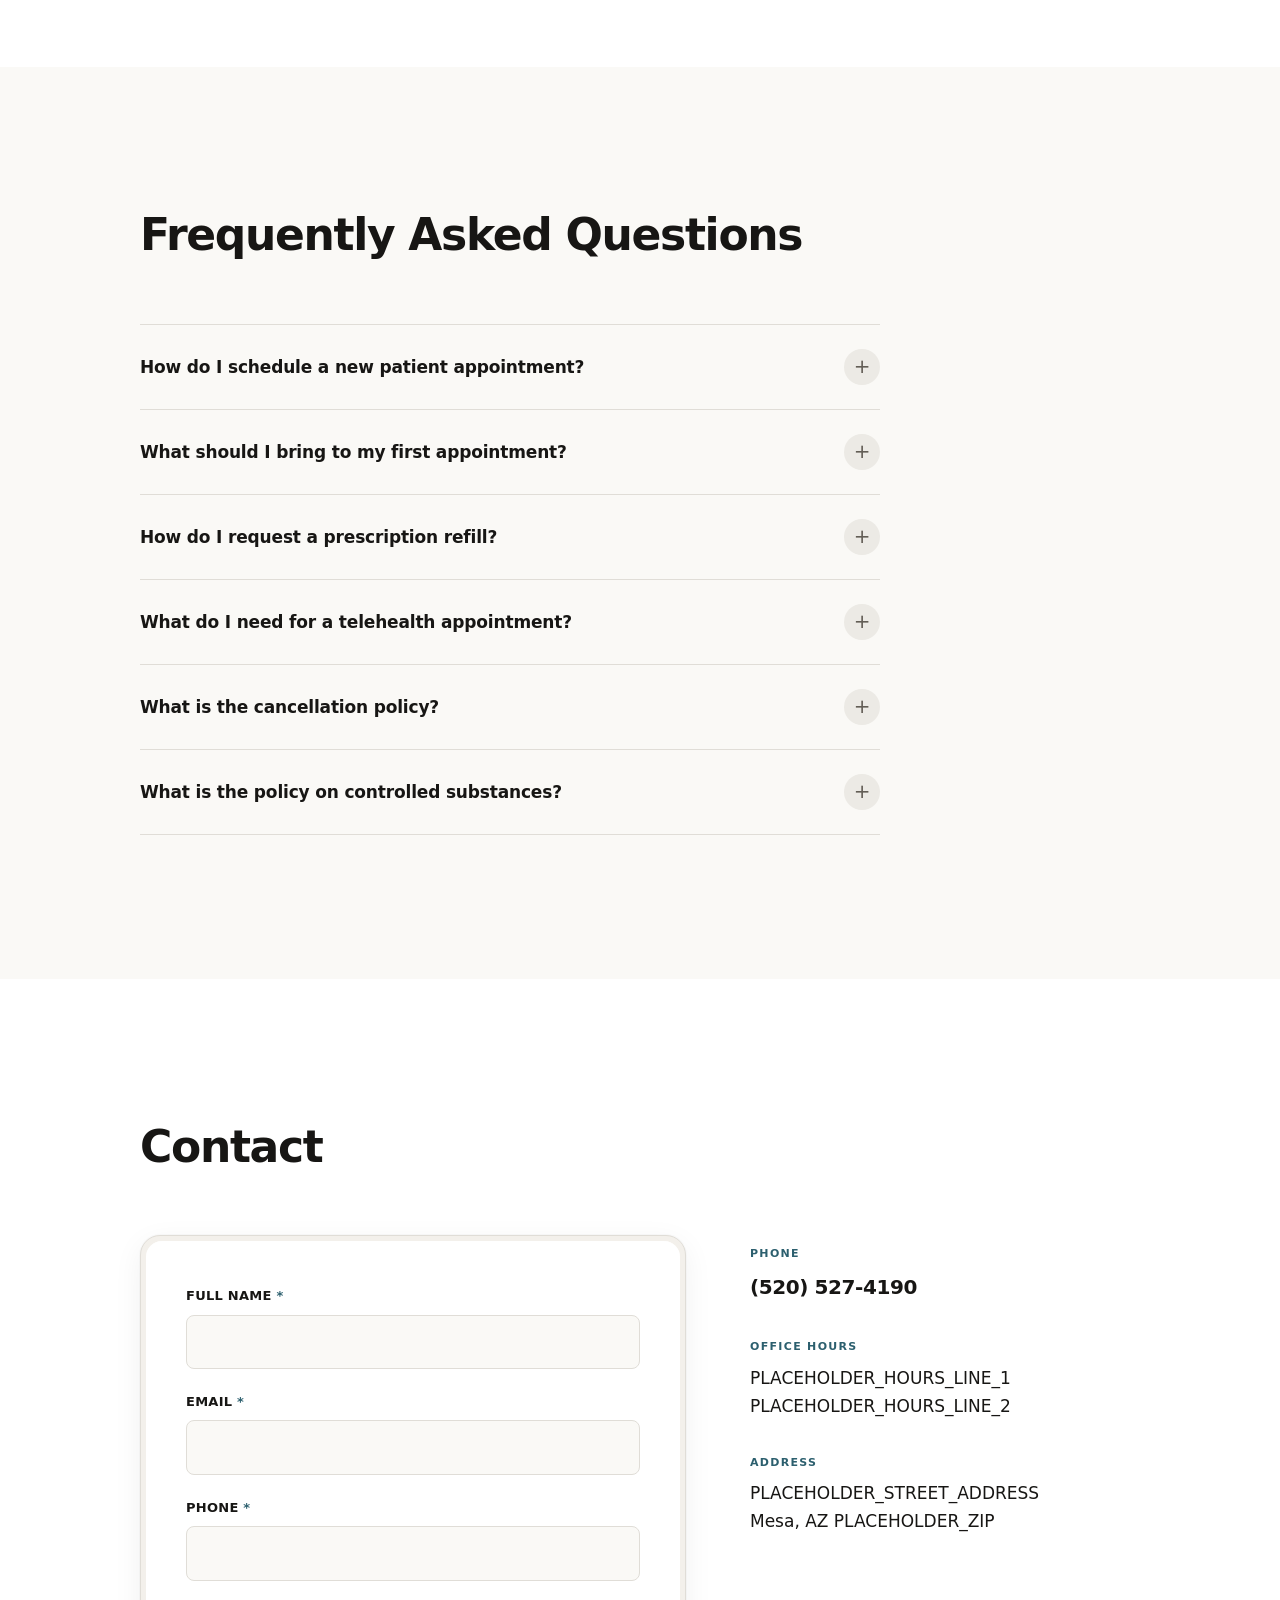
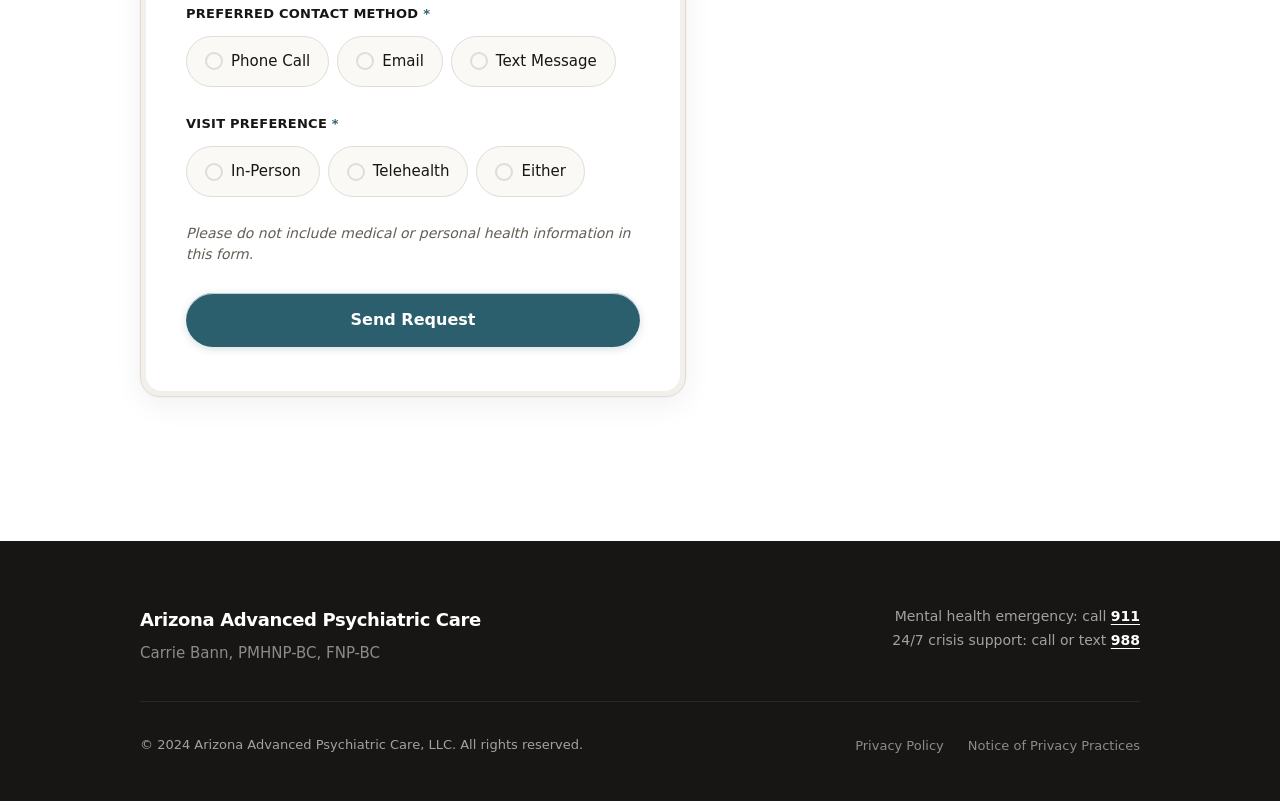
==== commit dd9d97d2: "Update phone number to (520) 527-4190 Co-Authored-By: Claude Opus 4.6 (1M context) <noreply@anthropi" ====
--- a/index.html
+++ b/index.html
@@ -20,7 +20,7 @@
         "url": "https://azadvancedcare.com",
         "description": "Arizona Advanced Psychiatric Care provides psychiatric evaluations and medication management for adults in Mesa, Arizona.",
         "medicalSpecialty": "Psychiatric",
-        "telephone": "+14804801212",
+        "telephone": "+15205274190",
         "address": {
             "@type": "PostalAddress",
             "streetAddress": "PLACEHOLDER_STREET_ADDRESS",
@@ -79,8 +79,8 @@
                     </ul>
                 </nav>
                 <div class="header-actions">
-                    <!-- PLACEHOLDER: Replace tel:+14804801212 with actual phone number -->
-                    <a href="tel:+14804801212" class="header-phone" aria-label="Call Arizona Advanced Psychiatric Care">
+                    <!-- PLACEHOLDER: Replace tel:+15205274190 with actual phone number -->
+                    <a href="tel:+15205274190" class="header-phone" aria-label="Call Arizona Advanced Psychiatric Care">
                         <svg aria-hidden="true" width="18" height="18" viewBox="0 0 24 24" fill="none" stroke="currentColor" stroke-width="1.5" stroke-linecap="round" stroke-linejoin="round"><path d="M22 16.92v3a2 2 0 0 1-2.18 2 19.79 19.79 0 0 1-8.63-3.07 19.5 19.5 0 0 1-6-6 19.79 19.79 0 0 1-3.07-8.67A2 2 0 0 1 4.11 2h3a2 2 0 0 1 2 1.72c.127.96.361 1.903.7 2.81a2 2 0 0 1-.45 2.11L8.09 9.91a16 16 0 0 0 6 6l1.27-1.27a2 2 0 0 1 2.11-.45c.907.339 1.85.573 2.81.7A2 2 0 0 1 22 16.92z"/></svg>
                         <span class="header-phone-text">Call</span>
                     </a>
@@ -112,8 +112,8 @@
                     <div class="hero-actions">
                         <!-- PLACEHOLDER: Replace #TODO-BOOKING with actual booking URL -->
                         <a href="#TODO-BOOKING" class="btn btn-primary btn-lg">Schedule a Consultation <span class="btn-arrow" aria-hidden="true">&rarr;</span></a>
-                        <!-- PLACEHOLDER: Replace tel:+14804801212 with actual phone number -->
-                        <a href="tel:+14804801212" class="btn btn-outline btn-lg">(480) 480-1212</a>
+                        <!-- PLACEHOLDER: Replace tel:+15205274190 with actual phone number -->
+                        <a href="tel:+15205274190" class="btn btn-outline btn-lg">(520) 527-4190</a>
                     </div>
                 </div>
             </div>
@@ -378,8 +378,8 @@
                     <div class="contact-info">
                         <div class="contact-info-block">
                             <h3>Phone</h3>
-                            <!-- PLACEHOLDER: Replace tel:+14804801212 and display number with actual phone -->
-                            <a href="tel:+14804801212" class="contact-link">(480) 480-1212</a>
+                            <!-- PLACEHOLDER: Replace tel:+15205274190 and display number with actual phone -->
+                            <a href="tel:+15205274190" class="contact-link">(520) 527-4190</a>
                         </div>
                         <div class="contact-info-block">
                             <h3>Office Hours</h3>
--- a/styles.css
+++ b/styles.css
@@ -658,6 +658,23 @@
     padding-top: 72px;
     padding-bottom: 80px;
     position: relative;
+    overflow: hidden;
+}
+
+/* Abstract SVG background — right-aligned, fades out */
+.hero::before {
+    content: "";
+    position: absolute;
+    top: -10%;
+    right: -5%;
+    width: 70%;
+    height: 120%;
+    background-image: url('hero-bg.svg');
+    background-repeat: no-repeat;
+    background-size: contain;
+    background-position: center right;
+    pointer-events: none;
+    opacity: 1;
 }
 
 /* Subtle warm gradient at bottom of hero */
@@ -670,6 +687,14 @@
     height: 120px;
     background: linear-gradient(to bottom, transparent, var(--color-bg));
     pointer-events: none;
+}
+
+@media (max-width: 767px) {
+    .hero::before {
+        width: 90%;
+        right: -15%;
+        opacity: 0.75;
+    }
 }
 
 @media (min-width: 768px) {
@@ -1421,18 +1446,82 @@
 
 /* --- Page Load Animation (hero only) --- */
 .hero-content {
-    animation: hero-fade-in 0.7s var(--ease-smooth) both;
+    animation: hero-fade-in 0.8s var(--ease-smooth) both;
 }
 
 @keyframes hero-fade-in {
     from {
         opacity: 0;
-        transform: translateY(16px);
+        transform: translateY(20px);
     }
     to {
         opacity: 1;
         transform: translateY(0);
     }
+}
+
+/* --- Scroll Reveal (JS-enhanced) --- */
+.reveal {
+    opacity: 0;
+    transform: translateY(24px);
+    transition: opacity 0.7s var(--ease-smooth), transform 0.7s var(--ease-smooth);
+}
+
+.reveal.revealed {
+    opacity: 1;
+    transform: translateY(0);
+}
+
+/* --- Card Hover Lift --- */
+.condition-card,
+.step,
+.option-card,
+.insurance-card {
+    transition: transform 0.35s var(--ease-smooth), box-shadow 0.35s var(--ease-smooth);
+}
+
+.condition-card:hover {
+    transform: translateY(-2px);
+    box-shadow: var(--shadow-elevated), var(--shadow-inner-highlight);
+}
+
+.step:hover {
+    transform: translateY(-3px);
+    box-shadow: var(--shadow-elevated);
+}
+
+.option-card:hover,
+.insurance-card:hover {
+    transform: translateY(-3px);
+    box-shadow: var(--shadow-elevated), var(--shadow-inner-highlight);
+}
+
+/* --- FAQ Smooth Open/Close --- */
+.faq-answer {
+    display: grid;
+    grid-template-rows: 0fr;
+    transition: grid-template-rows 0.35s var(--ease-smooth);
+    overflow: hidden;
+    padding-bottom: 0;
+}
+
+.faq-item[open] .faq-answer {
+    grid-template-rows: 1fr;
+    padding-bottom: 28px;
+}
+
+.faq-answer > p {
+    overflow: hidden;
+    min-height: 0;
+}
+
+/* Summary indicator rotation */
+.faq-item summary::after {
+    transition: background-color 0.25s var(--ease-out), color 0.25s var(--ease-out), transform 0.3s var(--ease-smooth);
+}
+
+.faq-item[open] summary::after {
+    transform: rotate(90deg);
 }
 
 /* --- Reduced Motion --- */
@@ -1456,6 +1545,30 @@
         transform: none;
     }
 
+    .reveal {
+        opacity: 1;
+        transform: none;
+        transition: none;
+    }
+
+    .condition-card,
+    .step,
+    .option-card,
+    .insurance-card {
+        transition: none;
+    }
+
+    .condition-card:hover,
+    .step:hover,
+    .option-card:hover,
+    .insurance-card:hover {
+        transform: none;
+    }
+
+    .faq-answer {
+        transition: none;
+    }
+
     .js .nav-menu a {
         animation: none;
         opacity: 1;
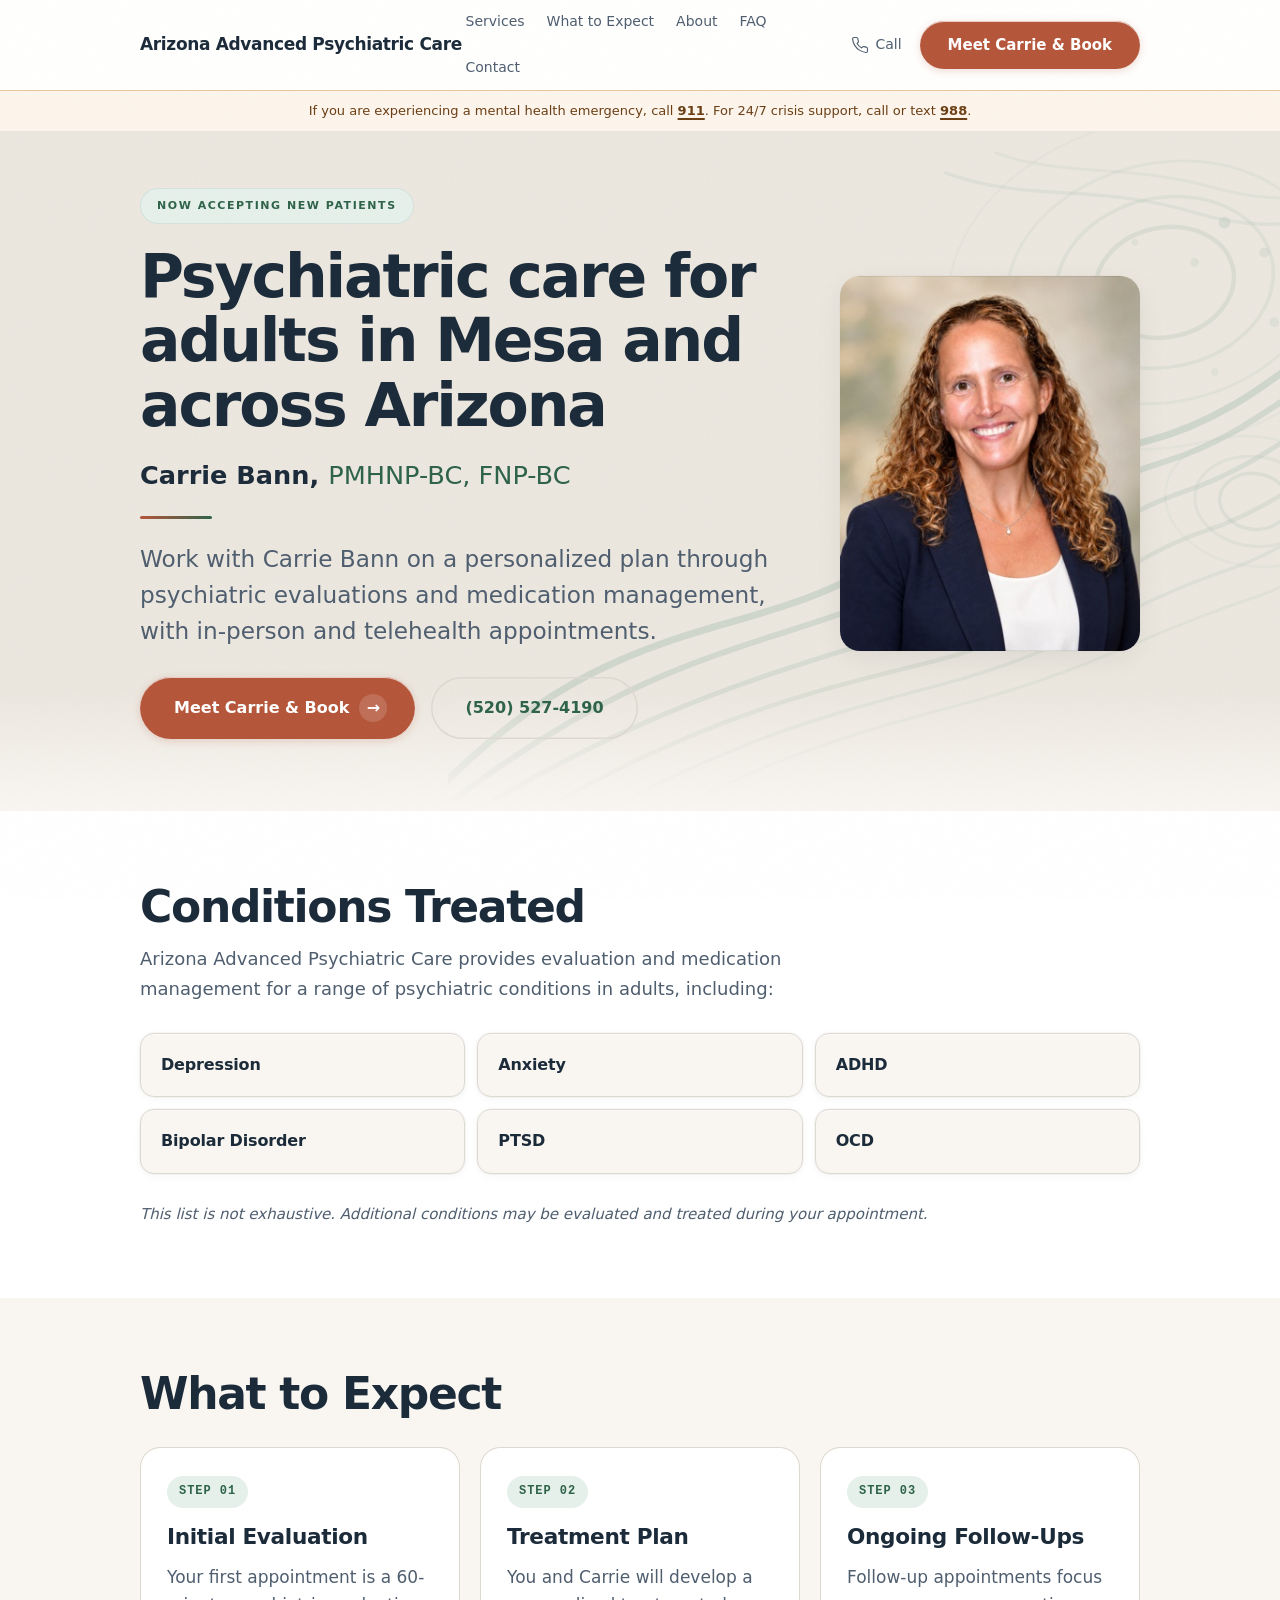
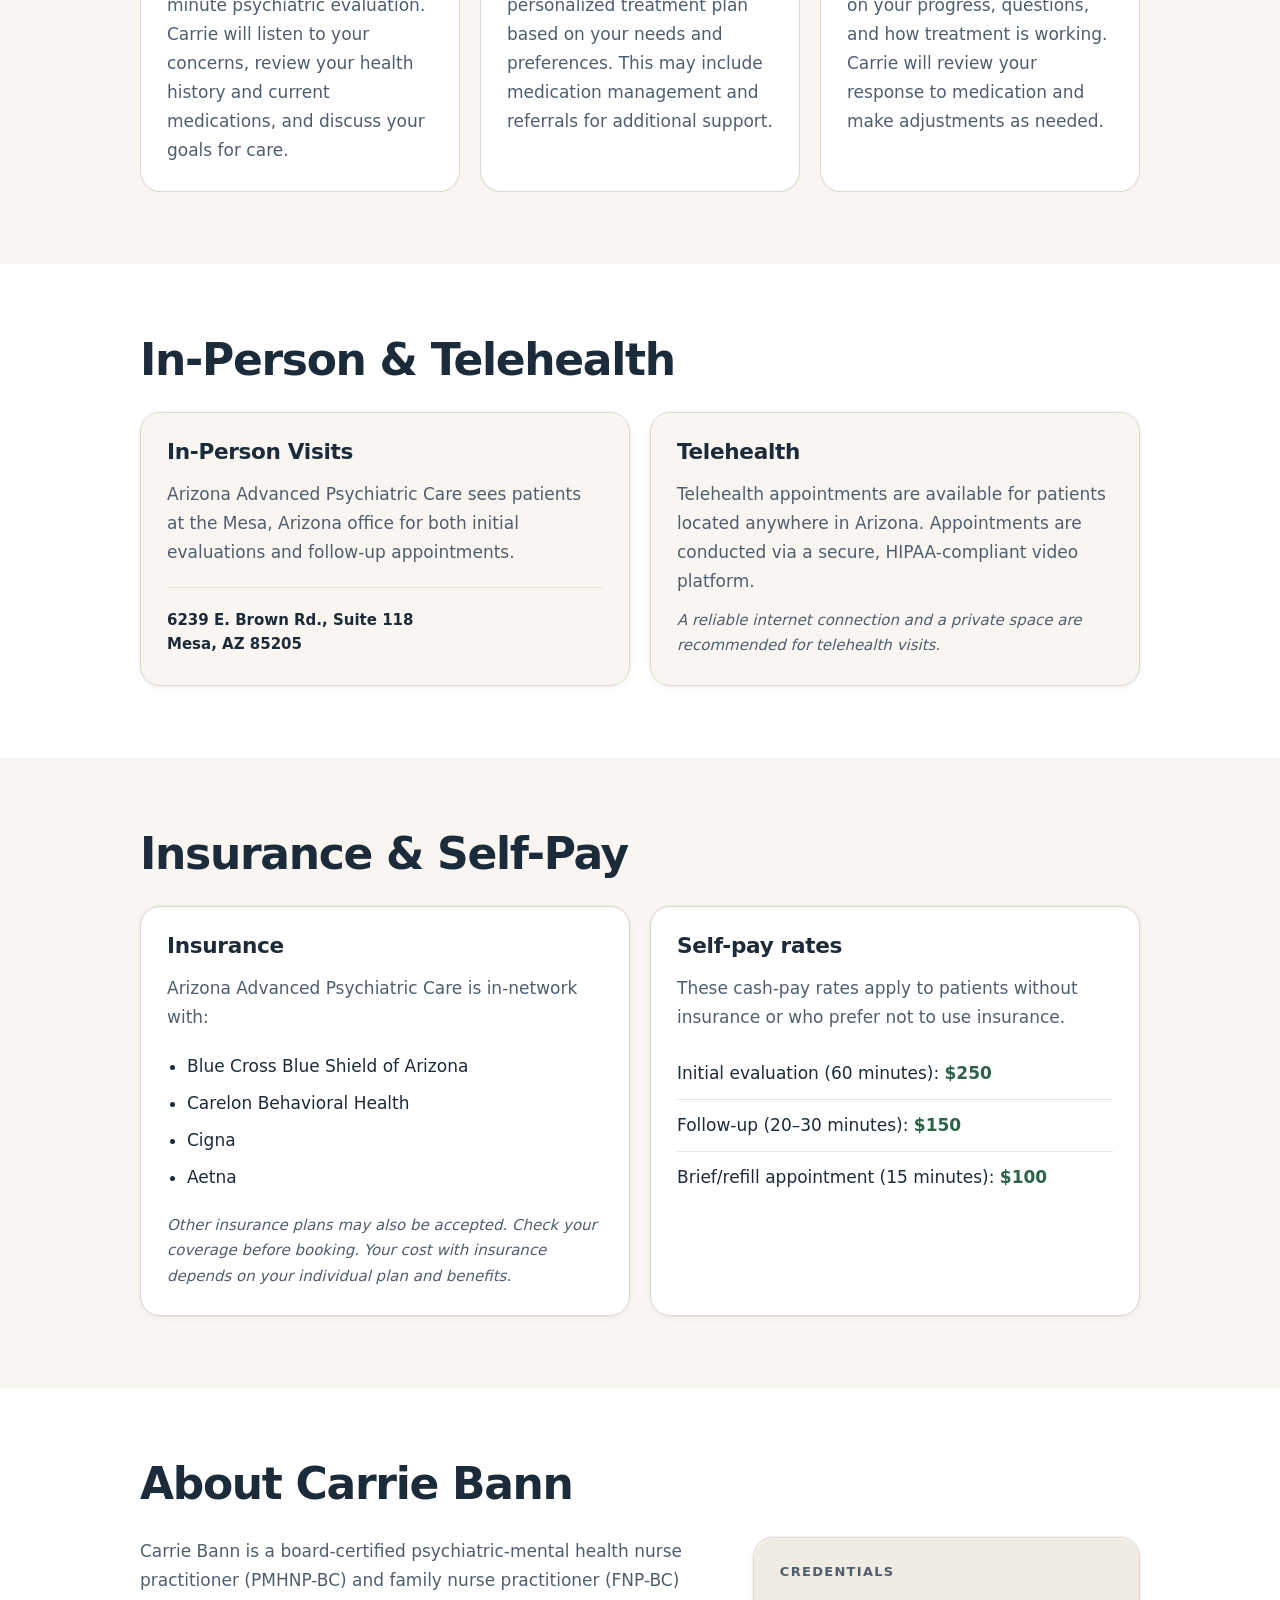
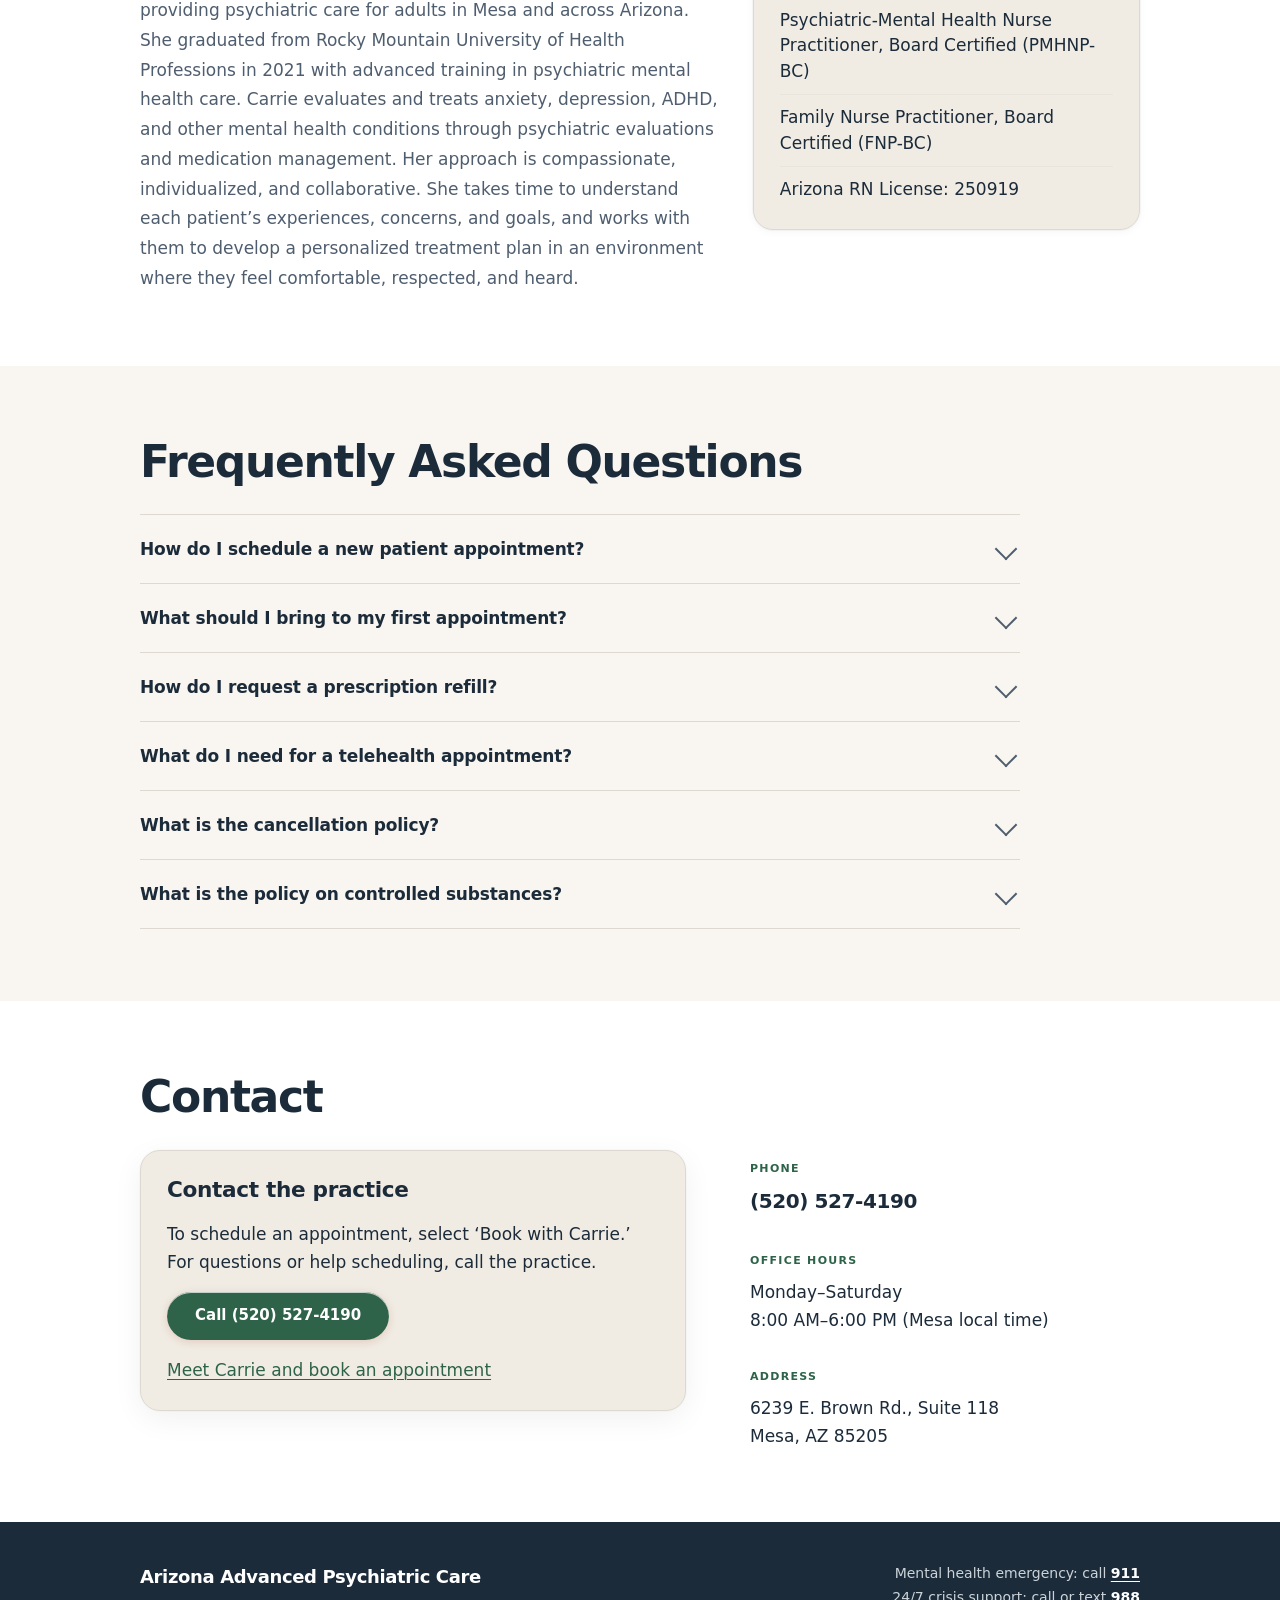
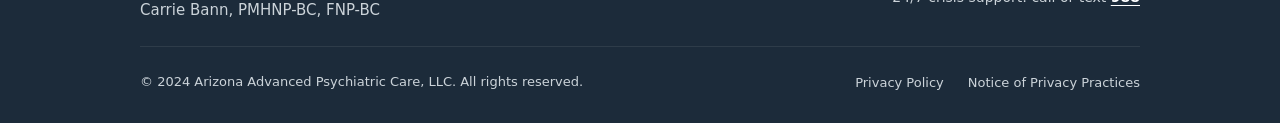
==== commit c5c135f9: "Publish Carrie-focused psychiatric care site and privacy documents" ====
--- a/index.html
+++ b/index.html
@@ -23,10 +23,10 @@
         "telephone": "+15205274190",
         "address": {
             "@type": "PostalAddress",
-            "streetAddress": "PLACEHOLDER_STREET_ADDRESS",
+            "streetAddress": "6239 E. Brown Rd., Suite 118",
             "addressLocality": "Mesa",
             "addressRegion": "AZ",
-            "postalCode": "PLACEHOLDER_ZIP",
+            "postalCode": "85205",
             "addressCountry": "US"
         },
         "geo": {
@@ -48,9 +48,9 @@
         },
         "openingHoursSpecification": {
             "@type": "OpeningHoursSpecification",
-            "dayOfWeek": ["Monday", "Tuesday", "Wednesday", "Thursday", "Friday"],
-            "opens": "PLACEHOLDER_OPEN",
-            "closes": "PLACEHOLDER_CLOSE"
+            "dayOfWeek": ["Monday", "Tuesday", "Wednesday", "Thursday", "Friday", "Saturday"],
+            "opens": "08:00",
+            "closes": "18:00"
         }
     }
     </script>
@@ -84,38 +84,37 @@
                         <svg aria-hidden="true" width="18" height="18" viewBox="0 0 24 24" fill="none" stroke="currentColor" stroke-width="1.5" stroke-linecap="round" stroke-linejoin="round"><path d="M22 16.92v3a2 2 0 0 1-2.18 2 19.79 19.79 0 0 1-8.63-3.07 19.5 19.5 0 0 1-6-6 19.79 19.79 0 0 1-3.07-8.67A2 2 0 0 1 4.11 2h3a2 2 0 0 1 2 1.72c.127.96.361 1.903.7 2.81a2 2 0 0 1-.45 2.11L8.09 9.91a16 16 0 0 0 6 6l1.27-1.27a2 2 0 0 1 2.11-.45c.907.339 1.85.573 2.81.7A2 2 0 0 1 22 16.92z"/></svg>
                         <span class="header-phone-text">Call</span>
                     </a>
-                    <!-- PLACEHOLDER: Replace #TODO-BOOKING with actual booking URL -->
-                    <a href="#TODO-BOOKING" class="btn btn-primary header-cta">Schedule Consultation</a>
+                    <a href="carrie.html" class="btn btn-primary header-cta">Meet Carrie &amp; Book</a>
                 </div>
             </div>
         </header>
 
-        <div class="crisis-bar" role="alert">
+        <div class="crisis-bar">
             <div class="crisis-bar-inner">
                 <p>If you are experiencing a mental health emergency, call <a href="tel:911">911</a>. For 24/7 crisis support, call or text <a href="tel:988">988</a>.</p>
             </div>
         </div>
     </div>
 
-    <main id="main">
+    <main tabindex="-1" id="main">
 
         <!-- Hero -->
         <section class="section hero" id="hero">
-            <div class="container">
+            <div class="container hero-layout">
                 <div class="hero-content">
                     <!-- PLACEHOLDER: Update date when accepting-new-patients status changes -->
                     <p class="eyebrow">Now Accepting New Patients</p>
-                    <h1>Carrie Bann, <span class="h1-credentials">PMHNP-BC, FNP-BC</span></h1>
+                    <h1>Psychiatric care for adults in Mesa and across Arizona</h1>
+                    <p class="hero-provider">Carrie Bann, <span class="hero-provider-credentials">PMHNP-BC, FNP-BC</span></p>
                     <hr class="hero-rule" aria-hidden="true">
-                    <p class="hero-subtitle">Psychiatric evaluations and medication management for adults.</p>
-                    <p class="hero-detail">Serving Mesa, Arizona in person and patients across Arizona via telehealth.</p>
+                    <p class="hero-subtitle">Work with Carrie Bann on a personalized plan through psychiatric evaluations and medication management, with in-person and telehealth appointments.</p>
                     <div class="hero-actions">
-                        <!-- PLACEHOLDER: Replace #TODO-BOOKING with actual booking URL -->
-                        <a href="#TODO-BOOKING" class="btn btn-primary btn-lg">Schedule a Consultation <span class="btn-arrow" aria-hidden="true">&rarr;</span></a>
+                        <a href="carrie.html" class="btn btn-primary btn-lg">Meet Carrie &amp; Book <span class="btn-arrow" aria-hidden="true">&rarr;</span></a>
                         <!-- PLACEHOLDER: Replace tel:+15205274190 with actual phone number -->
                         <a href="tel:+15205274190" class="btn btn-outline btn-lg">(520) 527-4190</a>
                     </div>
                 </div>
+                <img class="carrie-portrait" src="images/carrie-bann-640.jpg" srcset="images/carrie-bann-320.jpg 320w, images/carrie-bann-640.jpg 640w" sizes="(max-width: 767px) 240px, 300px" width="1122" height="1402" alt="Portrait of Carrie Bann" decoding="async">
             </div>
         </section>
 
@@ -133,8 +132,6 @@
                     <li class="condition-card">Bipolar Disorder</li>
                     <li class="condition-card">PTSD</li>
                     <li class="condition-card">OCD</li>
-                    <li class="condition-card">Insomnia</li>
-                    <li class="condition-card">Panic Disorder</li>
                 </ul>
                 <p class="conditions-note">This list is not exhaustive. Additional conditions may be evaluated and treated during your appointment.</p>
             </div>
@@ -151,23 +148,21 @@
                         <div class="step-content">
                             <div class="step-number" aria-hidden="true">Step 01</div>
                             <h3>Initial Evaluation</h3>
-                            <!-- PLACEHOLDER: Replace with actual initial appointment length (e.g., "60 minutes") -->
-                            <p>Your first appointment is a comprehensive psychiatric evaluation, typically lasting <strong>PLACEHOLDER_INITIAL_LENGTH</strong>. Carrie will review your medical and psychiatric history, current symptoms, medications, and your goals for care.</p>
+                            <p>Your first appointment is a 60-minute psychiatric evaluation. Carrie will listen to your concerns, review your health history and current medications, and discuss your goals for care.</p>
                         </div>
                     </li>
                     <li class="step">
                         <div class="step-content">
                             <div class="step-number" aria-hidden="true">Step 02</div>
                             <h3>Treatment Plan</h3>
-                            <p>Based on the evaluation, Carrie will develop an individualized treatment plan. This may include medication management and referrals to therapists or other providers as appropriate.</p>
+                            <p>You and Carrie will develop a personalized treatment plan based on your needs and preferences. This may include medication management and referrals for additional support.</p>
                         </div>
                     </li>
                     <li class="step">
                         <div class="step-content">
                             <div class="step-number" aria-hidden="true">Step 03</div>
                             <h3>Ongoing Follow-Ups</h3>
-                            <!-- PLACEHOLDER: Replace with actual follow-up appointment length (e.g., "20–30 minutes") -->
-                            <p>Regular follow-up appointments, typically <strong>PLACEHOLDER_FOLLOWUP_LENGTH</strong>, are scheduled to monitor your progress, adjust medications as needed, and address any questions or concerns.</p>
+                            <p>Follow-up appointments focus on your progress, questions, and how treatment is working. Carrie will review your response to medication and make adjustments as needed.</p>
                         </div>
                     </li>
                 </ol>
@@ -184,10 +179,9 @@
                     <div class="option-card">
                         <h3>In-Person Visits</h3>
                         <p>Arizona Advanced Psychiatric Care sees patients at the Mesa, Arizona office for both initial evaluations and follow-up appointments.</p>
-                        <!-- PLACEHOLDER: Replace with actual office address -->
                         <address class="option-address">
-                            PLACEHOLDER_STREET_ADDRESS<br>
-                            Mesa, AZ PLACEHOLDER_ZIP
+                            6239 E. Brown Rd., Suite 118<br>
+                            Mesa, AZ 85205
                         </address>
                     </div>
                     <div class="option-card">
@@ -208,23 +202,22 @@
                 <div class="insurance-content">
                     <div class="insurance-card">
                         <h3>Insurance</h3>
-                        <!-- PLACEHOLDER: Replace with actual list of accepted insurance payers -->
-                        <p>Arizona Advanced Psychiatric Care accepts the following insurance plans:</p>
+                        <p>Arizona Advanced Psychiatric Care is in-network with:</p>
                         <ul class="payer-list">
-                            <li>PLACEHOLDER_PAYER_1</li>
-                            <li>PLACEHOLDER_PAYER_2</li>
-                            <li>PLACEHOLDER_PAYER_3</li>
-                            <li>PLACEHOLDER_PAYER_4</li>
+                            <li>Blue Cross Blue Shield of Arizona</li>
+                            <li>Carelon Behavioral Health</li>
+                            <li>Cigna</li>
+                            <li>Aetna</li>
                         </ul>
-                        <p class="insurance-note">Patients are encouraged to verify their behavioral health benefits with their insurance plan before scheduling an appointment.</p>
+                        <p class="insurance-note">Other insurance plans may also be accepted. Check your coverage before booking. Your cost with insurance depends on your individual plan and benefits.</p>
                     </div>
                     <div class="insurance-card">
-                        <h3>Self-Pay</h3>
-                        <!-- PLACEHOLDER: Replace with actual self-pay pricing -->
-                        <p>Self-pay rates are available for patients without insurance or who prefer not to use insurance.</p>
+                        <h3>Self-pay rates</h3>
+                        <p>These cash-pay rates apply to patients without insurance or who prefer not to use insurance.</p>
                         <ul class="payer-list">
-                            <li>Initial Evaluation: <strong>$PLACEHOLDER_INITIAL_RATE</strong></li>
-                            <li>Follow-Up Appointment: <strong>$PLACEHOLDER_FOLLOWUP_RATE</strong></li>
+                            <li>Initial evaluation (60 minutes): <strong>$250</strong></li>
+                            <li>Follow-up (20–30 minutes): <strong>$150</strong></li>
+                            <li>Brief/refill appointment (15 minutes): <strong>$100</strong></li>
                         </ul>
                     </div>
                 </div>
@@ -239,16 +232,15 @@
                 </div>
                 <div class="about-content">
                     <div class="about-bio">
-                        <!-- PLACEHOLDER: Replace with actual bio (~120 words, third person) -->
-                        <p>PLACEHOLDER_BIO_PARAGRAPH_1 — Carrie Bann is a board-certified psychiatric-mental health nurse practitioner (PMHNP-BC) and family nurse practitioner (FNP-BC) practicing in Mesa, Arizona. She provides psychiatric evaluations and medication management for adults across a range of mental health conditions. Replace this placeholder text with approximately 120 words of biographical information written in the third person, including educational background, clinical training, areas of focus, and approach to care. This placeholder text is the approximate length of the final bio content.</p>
+
+                        <p>Carrie Bann is a board-certified psychiatric-mental health nurse practitioner (PMHNP-BC) and family nurse practitioner (FNP-BC) providing psychiatric care for adults in Mesa and across Arizona. She graduated from Rocky Mountain University of Health Professions in 2021 with advanced training in psychiatric mental health care. Carrie evaluates and treats anxiety, depression, ADHD, and other mental health conditions through psychiatric evaluations and medication management. Her approach is compassionate, individualized, and collaborative. She takes time to understand each patient’s experiences, concerns, and goals, and works with them to develop a personalized treatment plan in an environment where they feel comfortable, respected, and heard.</p>
                     </div>
                     <div class="about-credentials">
                         <h3>Credentials</h3>
                         <ul>
                             <li>Psychiatric-Mental Health Nurse Practitioner, Board Certified (PMHNP-BC)</li>
                             <li>Family Nurse Practitioner, Board Certified (FNP-BC)</li>
-                            <!-- PLACEHOLDER: Replace with actual Arizona license number and type -->
-                            <li>Arizona RN License: PLACEHOLDER_LICENSE_NUMBER</li>
+                            <li>Arizona RN License: 250919</li>
                         </ul>
                     </div>
                 </div>
@@ -265,43 +257,37 @@
                     <details class="faq-item">
                         <summary>How do I schedule a new patient appointment?</summary>
                         <div class="faq-answer">
-                            <!-- PLACEHOLDER: Replace with actual scheduling instructions -->
-                            <p>PLACEHOLDER_SCHEDULING_ANSWER — Describe how new patients can schedule their first appointment, whether through an online portal, by phone, or another method. Include any information about wait times or availability.</p>
+                            <p>Select “Book with Carrie” to view available appointments and schedule online. If you plan to pay out of pocket or need help scheduling, call the office. Availability varies; please check for current openings.</p>
                         </div>
                     </details>
                     <details class="faq-item">
                         <summary>What should I bring to my first appointment?</summary>
                         <div class="faq-answer">
-                            <!-- PLACEHOLDER: Replace with actual first-appointment preparation details -->
-                            <p>PLACEHOLDER_FIRST_VISIT_ANSWER — List what patients should bring or prepare, such as a valid photo ID, insurance card, list of current medications, relevant medical records, and any prior psychiatric evaluation notes.</p>
+                            <p>Please have a list of your current medications, supplements, and allergies ready. Relevant medical records or previous psychiatric evaluations may also be helpful. Complete any requested intake forms before your 60-minute appointment.</p>
                         </div>
                     </details>
                     <details class="faq-item">
                         <summary>How do I request a prescription refill?</summary>
                         <div class="faq-answer">
-                            <!-- PLACEHOLDER: Replace with actual refill policy -->
-                            <p>PLACEHOLDER_REFILL_ANSWER — Describe the prescription refill process, including how far in advance patients should request refills, whether refills can be handled between appointments, and any limitations.</p>
+                            <p>Please schedule a 15-minute refill appointment at least 3 business days before you run out of medication. The self-pay rate is $100; insurance costs depend on your plan. Carrie will review your medication and determine whether a refill is appropriate.</p>
                         </div>
                     </details>
                     <details class="faq-item">
                         <summary>What do I need for a telehealth appointment?</summary>
                         <div class="faq-answer">
-                            <!-- PLACEHOLDER: Replace with actual telehealth requirements -->
-                            <p>PLACEHOLDER_TELEHEALTH_ANSWER — Describe technical and environmental requirements for telehealth visits, such as the video platform used, browser or app requirements, internet speed, and the need for a private, quiet space.</p>
+                            <p>You’ll need a phone, tablet, or computer with a camera and microphone, a reliable internet connection, and a private, quiet space. Follow the joining instructions provided for your appointment and test your audio and video beforehand. Let the practice know where you’ll be physically located so it can confirm whether a telehealth visit is available there.</p>
                         </div>
                     </details>
                     <details class="faq-item">
                         <summary>What is the cancellation policy?</summary>
                         <div class="faq-answer">
-                            <!-- PLACEHOLDER: Replace with actual cancellation policy -->
-                            <p>PLACEHOLDER_CANCELLATION_ANSWER — Describe the cancellation and no-show policy, including how much notice is required and whether a fee applies for late cancellations or missed appointments.</p>
+                            <p>Please provide at least 24 hours’ notice to cancel your appointment. A $75 fee applies to cancellations made less than 24 hours in advance and to missed appointments.</p>
                         </div>
                     </details>
                     <details class="faq-item">
                         <summary>What is the policy on controlled substances?</summary>
                         <div class="faq-answer">
-                            <!-- PLACEHOLDER: Replace with actual controlled substance policy -->
-                            <p>PLACEHOLDER_CONTROLLED_SUBSTANCE_ANSWER — Describe the practice's policy on prescribing controlled substances, including any requirements for regular follow-up appointments, urine drug screens, prescription monitoring program checks, or limitations.</p>
+                            <p>Prescribing decisions are based on an individual evaluation, clinical appropriateness, and applicable requirements. An appointment does not guarantee a prescription for a particular medication. Carrie will explain any follow-up, monitoring, or other requirements that apply to your treatment plan.</p>
                         </div>
                     </details>
                 </div>
@@ -317,62 +303,10 @@
                 <div class="contact-grid">
                     <div class="contact-form-wrapper">
                         <div class="form-shell">
-                            <form class="contact-form" action="#TODO-BOOKING" method="POST" novalidate>
-                                <!-- PLACEHOLDER: Replace form action with actual endpoint -->
-                                <div class="form-group">
-                                    <label for="contact-name">Full Name <span class="required" aria-label="required">*</span></label>
-                                    <input type="text" id="contact-name" name="name" required autocomplete="name">
-                                </div>
-                                <div class="form-group">
-                                    <label for="contact-email">Email <span class="required" aria-label="required">*</span></label>
-                                    <input type="email" id="contact-email" name="email" required autocomplete="email">
-                                </div>
-                                <div class="form-group">
-                                    <label for="contact-phone">Phone <span class="required" aria-label="required">*</span></label>
-                                    <input type="tel" id="contact-phone" name="phone" required autocomplete="tel">
-                                </div>
-
-                                <fieldset class="form-fieldset">
-                                    <legend>Preferred Contact Method <span class="required" aria-label="required">*</span></legend>
-                                    <div class="radio-group">
-                                        <label class="radio-label">
-                                            <input type="radio" name="contact_method" value="phone" required>
-                                            <span>Phone Call</span>
-                                        </label>
-                                        <label class="radio-label">
-                                            <input type="radio" name="contact_method" value="email">
-                                            <span>Email</span>
-                                        </label>
-                                        <label class="radio-label">
-                                            <input type="radio" name="contact_method" value="text">
-                                            <span>Text Message</span>
-                                        </label>
-                                    </div>
-                                </fieldset>
-
-                                <fieldset class="form-fieldset">
-                                    <legend>Visit Preference <span class="required" aria-label="required">*</span></legend>
-                                    <div class="radio-group">
-                                        <label class="radio-label">
-                                            <input type="radio" name="visit_type" value="in-person" required>
-                                            <span>In-Person</span>
-                                        </label>
-                                        <label class="radio-label">
-                                            <input type="radio" name="visit_type" value="telehealth">
-                                            <span>Telehealth</span>
-                                        </label>
-                                        <label class="radio-label">
-                                            <input type="radio" name="visit_type" value="either">
-                                            <span>Either</span>
-                                        </label>
-                                    </div>
-                                </fieldset>
-
-                                <p class="form-helper">Please do not include medical or personal health information in this form.</p>
-
-                                <!-- PLACEHOLDER: Replace #TODO-BOOKING with actual form handler -->
-                                <button type="submit" class="btn btn-primary btn-lg btn-full">Send Request</button>
-                            </form>
+                            <h3>Contact the practice</h3>
+                            <p>To schedule an appointment, select ‘Book with Carrie.’ For questions or help scheduling, call the practice.</p>
+                            <p><a class="btn btn-primary" href="tel:+15205274190">Call (520) 527-4190</a></p>
+                            <p><a href="carrie.html">Meet Carrie and book an appointment</a></p>
                         </div>
                     </div>
                     <div class="contact-info">
@@ -383,15 +317,13 @@
                         </div>
                         <div class="contact-info-block">
                             <h3>Office Hours</h3>
-                            <!-- PLACEHOLDER: Replace with actual office hours -->
-                            <p>PLACEHOLDER_HOURS_LINE_1<br>PLACEHOLDER_HOURS_LINE_2</p>
+                            <p>Monday–Saturday<br>8:00 AM–6:00 PM (Mesa local time)</p>
                         </div>
                         <div class="contact-info-block">
                             <h3>Address</h3>
-                            <!-- PLACEHOLDER: Replace with actual office address -->
-                            <address>
-                                PLACEHOLDER_STREET_ADDRESS<br>
-                                Mesa, AZ PLACEHOLDER_ZIP
+                                <address>
+                                6239 E. Brown Rd., Suite 118<br>
+                                Mesa, AZ 85205
                             </address>
                         </div>
                     </div>
@@ -416,10 +348,9 @@
             <div class="footer-bottom">
                 <p class="copyright">&copy; 2024 Arizona Advanced Psychiatric Care, LLC. All rights reserved.</p>
                 <ul class="footer-links" role="list">
-                    <!-- PLACEHOLDER: Replace with actual privacy policy page URL -->
-                    <li><a href="#TODO-PRIVACY-POLICY">Privacy Policy</a></li>
+                    <li><a href="privacy-policy.html">Privacy Policy</a></li>
                     <!-- PLACEHOLDER: Replace with actual NPP page URL -->
-                    <li><a href="#TODO-NOTICE-OF-PRIVACY-PRACTICES">Notice of Privacy Practices</a></li>
+                    <li><a href="notice-of-privacy-practices.html">Notice of Privacy Practices</a></li>
                 </ul>
             </div>
         </div>
--- a/styles.css
+++ b/styles.css
@@ -5,18 +5,21 @@
 
 /* --- Custom Properties --- */
 :root {
-    --color-bg: #FAF9F6;
+    --color-bg: #F9F6F1;
     --color-surface: #FFFFFF;
-    --color-warm: #F3F0EB;
-    --color-hero: #EDEAE4;
-    --color-text: #171614;
-    --color-text-muted: #635E56;
-    --color-accent: #2C5F6E;
-    --color-accent-hover: #1D4856;
-    --color-accent-light: #E6F0F3;
-    --color-accent-subtle: #F3F8F9;
-    --color-border: #E0DDD7;
-    --color-border-light: #ECEAE5;
+    --color-warm: #F0ECE4;
+    --color-hero: #EBE7DF;
+    --color-text: #1C2B3A;
+    --color-text-muted: #4F5E6F;
+    --color-accent: #2E6349;
+    --color-accent-hover: #2E6349;
+    --color-accent-light: #E6F0EA;
+    --color-accent-subtle: #F2F7F4;
+    --color-cta: #B5563A;
+    --color-cta-hover: #994A32;
+    --color-cta-light: #FAEEE9;
+    --color-border: #DDD9D1;
+    --color-border-light: #E9E5DD;
     --color-crisis-bg: #FDF5EC;
     --color-crisis-border: #E5C69C;
     --color-crisis-text: #6B3E14;
@@ -235,7 +238,7 @@
 }
 
 .btn:focus-visible {
-    outline: 2px solid var(--color-accent);
+    outline: 2px solid var(--color-cta);
     outline-offset: 3px;
 }
 
@@ -244,15 +247,15 @@
 }
 
 .btn-primary {
-    background-color: var(--color-accent);
+    background-color: var(--color-cta);
     color: #fff;
-    box-shadow: 0 2px 8px rgba(44, 95, 110, 0.2), var(--shadow-inner-highlight);
+    box-shadow: 0 2px 8px rgba(181, 86, 58, 0.22), var(--shadow-inner-highlight);
 }
 
 .btn-primary:hover {
-    background-color: var(--color-accent-hover);
+    background-color: var(--color-cta-hover);
     color: #fff;
-    box-shadow: 0 4px 16px rgba(44, 95, 110, 0.25);
+    box-shadow: 0 4px 16px rgba(181, 86, 58, 0.28);
 }
 
 .btn-arrow {
@@ -721,9 +724,23 @@
     border: none;
     height: 3px;
     width: 56px;
-    background-color: var(--color-accent);
+    background: linear-gradient(to right, var(--color-cta), var(--color-accent));
     margin: 28px 0;
     border-radius: 2px;
+}
+
+.hero-provider {
+    margin-top: 24px;
+    font-size: clamp(1.2rem, 2vw + 0.5rem, 1.6rem);
+    font-weight: 700;
+    line-height: 1.5;
+    color: var(--color-text);
+}
+
+.hero-provider-credentials {
+    display: inline-block;
+    font-weight: 500;
+    color: var(--color-accent);
 }
 
 @media (min-width: 768px) {
@@ -1098,7 +1115,7 @@
 
 .faq-item[open] summary::after {
     content: "\2212";
-    background-color: var(--color-accent);
+    background-color: var(--color-cta);
     color: #fff;
 }
 
@@ -1198,7 +1215,7 @@
 .form-group input:focus {
     outline: none;
     border-color: var(--color-accent);
-    box-shadow: 0 0 0 4px rgba(44, 95, 110, 0.1);
+    box-shadow: 0 0 0 4px rgba(61, 122, 95, 0.1);
     background-color: var(--color-surface);
 }
 
@@ -1610,3 +1627,97 @@
         background: none;
     }
 }
+
+/* Carrie portrait retains its original proportions and reserves loading space. */
+.carrie-portrait { display: block; width: 280px; max-width: 100%; height: auto; aspect-ratio: 1122 / 1402; border-radius: 20px; }
+.about-bio .carrie-portrait { width: 240px; margin-bottom: 28px; }
+
+/* Accessibility: focus, contrast, reflow and navigation targets. */
+:where(a, button, summary, input):focus-visible { outline: 3px solid var(--color-text); outline-offset: 4px; }
+#main:focus { outline: none; }
+.site-footer, .footer-credentials, .footer-links a { color: #CBD3D9; }
+.footer-links { flex-wrap: wrap; }
+.footer-links a, .provider-back, .provider-footer a { display: inline-block; min-height: 24px; }
+.form-shell > p { margin-top: 20px; }
+.faq-item summary::after { content: ""; width: 16px; height: 16px; border: 2px solid currentColor; border-top: 0; border-left: 0; transform: rotate(45deg); background: none; border-radius: 0; margin-right: 6px; }
+.faq-item[open] summary::after { content: ""; background: none; color: var(--color-text); transform: rotate(225deg); }
+@media (max-width: 767px) {
+    .site-header-wrapper { position: relative; }
+    .js .nav-menu { position: absolute; top: 100%; bottom: auto; max-height: 70vh; }
+    .header-inner, .provider-header .container { flex-wrap: wrap; }
+    .logo { overflow-wrap: anywhere; }
+    .contact-link { overflow-wrap: anywhere; }
+}
+@media (prefers-reduced-motion: reduce) { .faq-item summary::after { transition: none; } }
+
+/* A consistent, compact rhythm for the practice and provider pages. */
+.section { padding: 56px 0; }
+.section-header { margin-bottom: 28px; }
+.section-intro { margin-top: 12px; max-width: 680px; }
+.hero { padding: 48px 0 60px; }
+.hero-layout { display: grid; gap: 32px; align-items: center; }
+.hero-layout > .carrie-portrait { width: 240px; box-shadow: var(--shadow-elevated); }
+.hero-rule { margin: 22px 0; }
+.hero-provider { margin-top: 18px; }
+.hero-actions { margin-top: 28px; }
+.hero::before { opacity: .35; }
+.conditions-grid { gap: 12px; }
+.condition-card { padding: 18px 20px; }
+.steps, .options-grid, .insurance-content { gap: 20px; }
+.step-content, .option-card, .insurance-card, .about-credentials { padding: 26px; }
+.step { padding: 0; border: 1px solid var(--color-border); overflow: hidden; }
+.step-content { border-radius: var(--radius-lg); }
+.about-content { gap: 28px; }
+.about-bio p { line-height: 1.75; }
+.payer-list { margin: 16px 0 0; }
+.payer-list:has(strong) { list-style: none; padding-left: 0; }
+.payer-list:has(strong) li { padding: 12px 0; border-bottom: 1px solid var(--color-border-light); }
+.payer-list:has(strong) li:last-child { border-bottom: 0; }
+.payer-list strong { color: var(--color-accent); white-space: nowrap; }
+.faq-list { max-width: 880px; }
+.faq-item summary { padding: 20px 0; }
+.site-footer { padding: 40px 0 28px; }
+.footer-main { padding-bottom: 24px; gap: 24px; }
+.footer-bottom { padding-top: 20px; }
+@media (min-width: 768px) {
+    .section { padding: 72px 0; }
+    .hero { padding: 56px 0 72px; }
+    .hero-layout { grid-template-columns: minmax(0, 1fr) 300px; gap: 48px; }
+    .hero-layout > .carrie-portrait { width: 300px; }
+    .conditions-grid { grid-template-columns: repeat(3, minmax(0, 1fr)); }
+    .about-content { grid-template-columns: minmax(0, 1.5fr) minmax(0, 1fr); gap: 32px; }
+}
+@media (max-width: 767px) {
+    .hero-layout > .carrie-portrait { justify-self: center; }
+    .step-content, .option-card, .insurance-card, .about-credentials { padding: 24px; }
+}
+.hero-layout > .carrie-portrait { position: relative; z-index: 1; }
+.form-shell { padding: 26px; border: 1px solid var(--color-border); background: var(--color-warm); }
+.form-shell > p { margin-top: 16px; }
+.form-shell .btn-primary { background: var(--color-accent); }
+.form-shell .btn-primary:hover { background: var(--color-text); }
+/* Entrance effects never hide content or delay access to it. */
+.hero-content { animation: calm-arrival .35s ease-out both; }
+.reveal, .reveal.revealed { opacity: 1; transform: none; transition: none; }
+.reveal.revealed { animation: calm-arrival .3s ease-out both; }
+@keyframes calm-arrival { from { opacity: .96; transform: translateY(4px); } to { opacity: 1; transform: none; } }
+.condition-card:hover, .step:hover, .option-card:hover, .insurance-card:hover { transform: none; }
+@media (prefers-reduced-motion: reduce) {
+    .hero-content, .reveal.revealed { animation: none; }
+}
+
+/* Readable privacy documents with the same navigation and focus treatment. */
+.legal-header { background: var(--color-surface); border-bottom: 1px solid var(--color-border); }
+.legal-header .container { display: flex; flex-wrap: wrap; align-items: center; justify-content: space-between; gap: 16px; padding-top: 20px; padding-bottom: 20px; }
+.legal-header .logo { max-width: 360px; }
+.legal-header a, .legal-footer a, .privacy-links a { display: inline-block; min-height: 24px; }
+.legal-document { max-width: 880px; padding-top: 40px; padding-bottom: 40px; overflow-wrap: anywhere; }
+.legal-document h1 { font-size: clamp(2rem, 5vw, 3rem); margin-bottom: 24px; }
+.legal-document h2 { font-size: 26px; margin-top: 32px; margin-bottom: 12px; }
+.legal-document h3 { font-size: 21px; margin-top: 24px; margin-bottom: 12px; }
+.legal-document p, .legal-document ul { margin-top: 16px; }
+.legal-document ul { padding-left: 24px; }
+.legal-document li + li { margin-top: 12px; }
+.legal-footer { max-width: 880px; border-top: 1px solid var(--color-border); padding-top: 24px; padding-bottom: 32px; font-size: 14px; }
+.legal-footer nav, .privacy-links { display: flex; flex-wrap: wrap; gap: 12px 24px; margin-bottom: 16px; }
+.privacy-links { margin-top: 16px; }
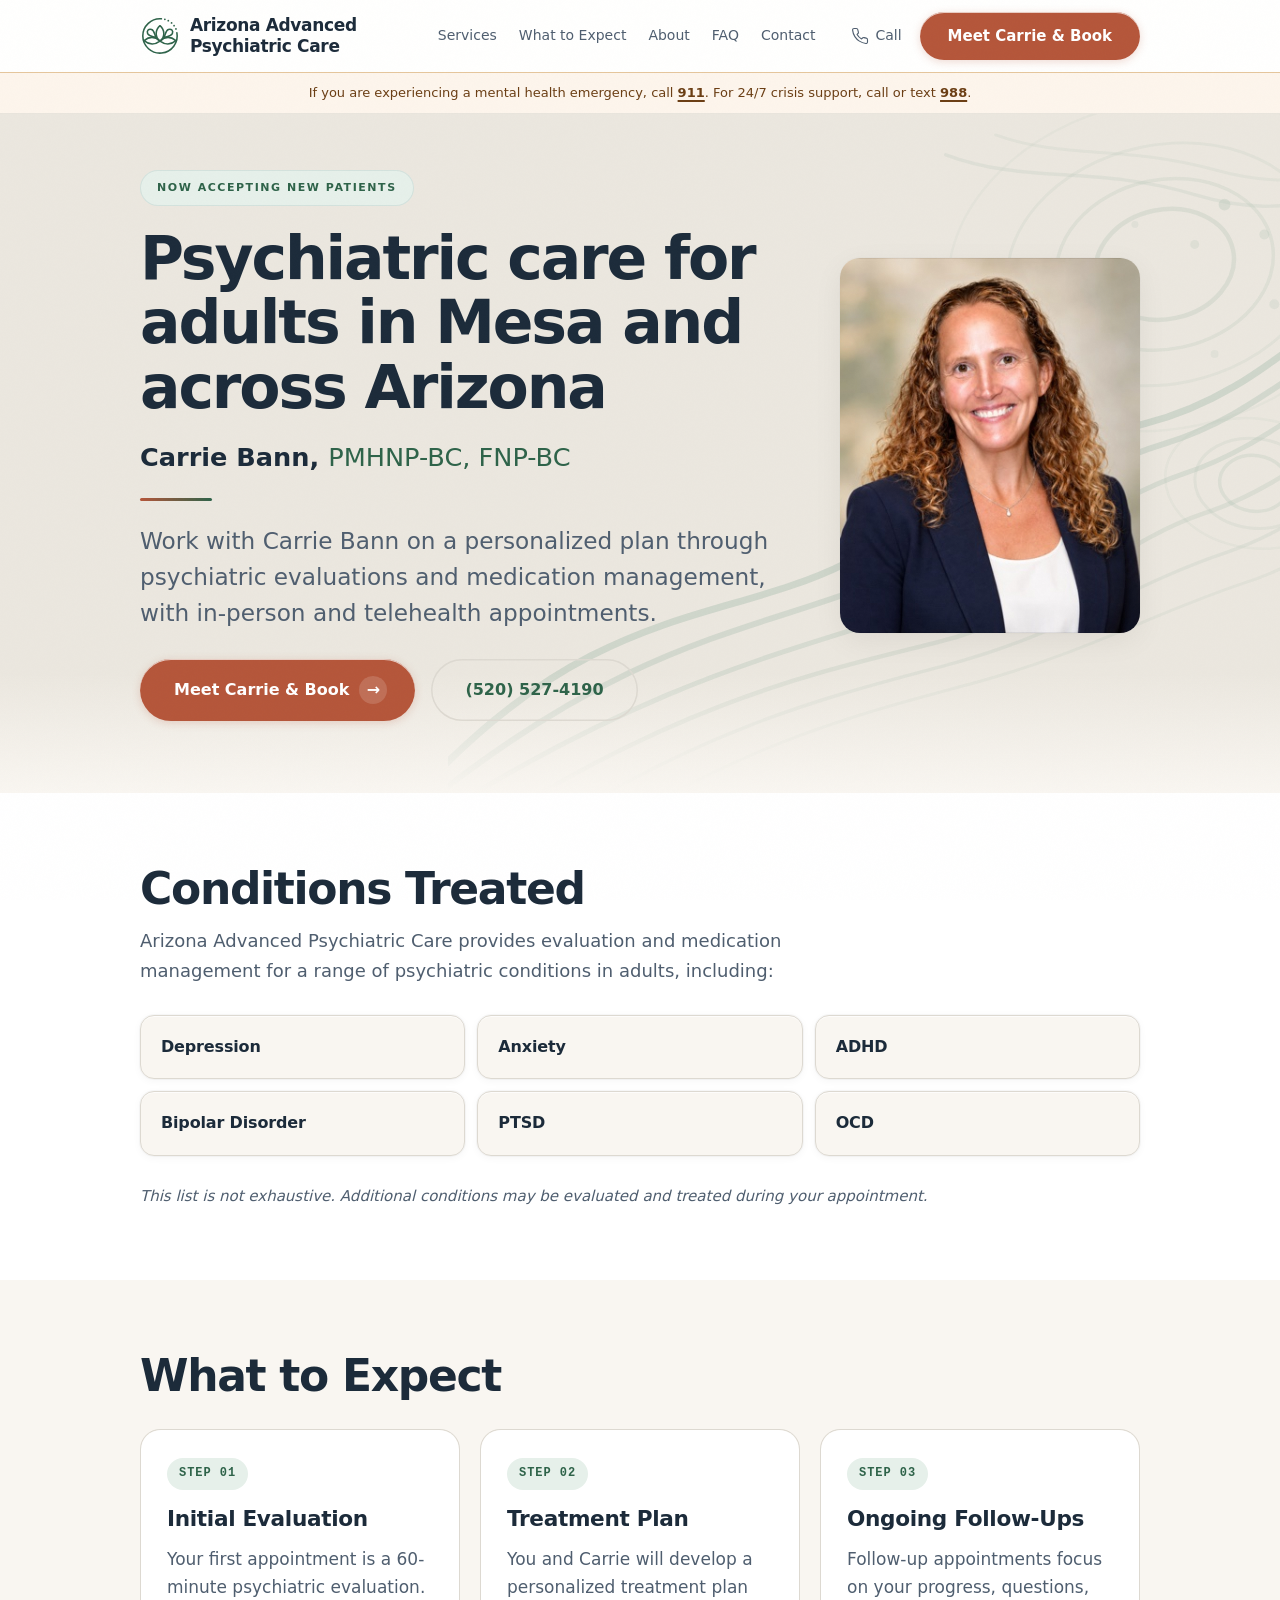
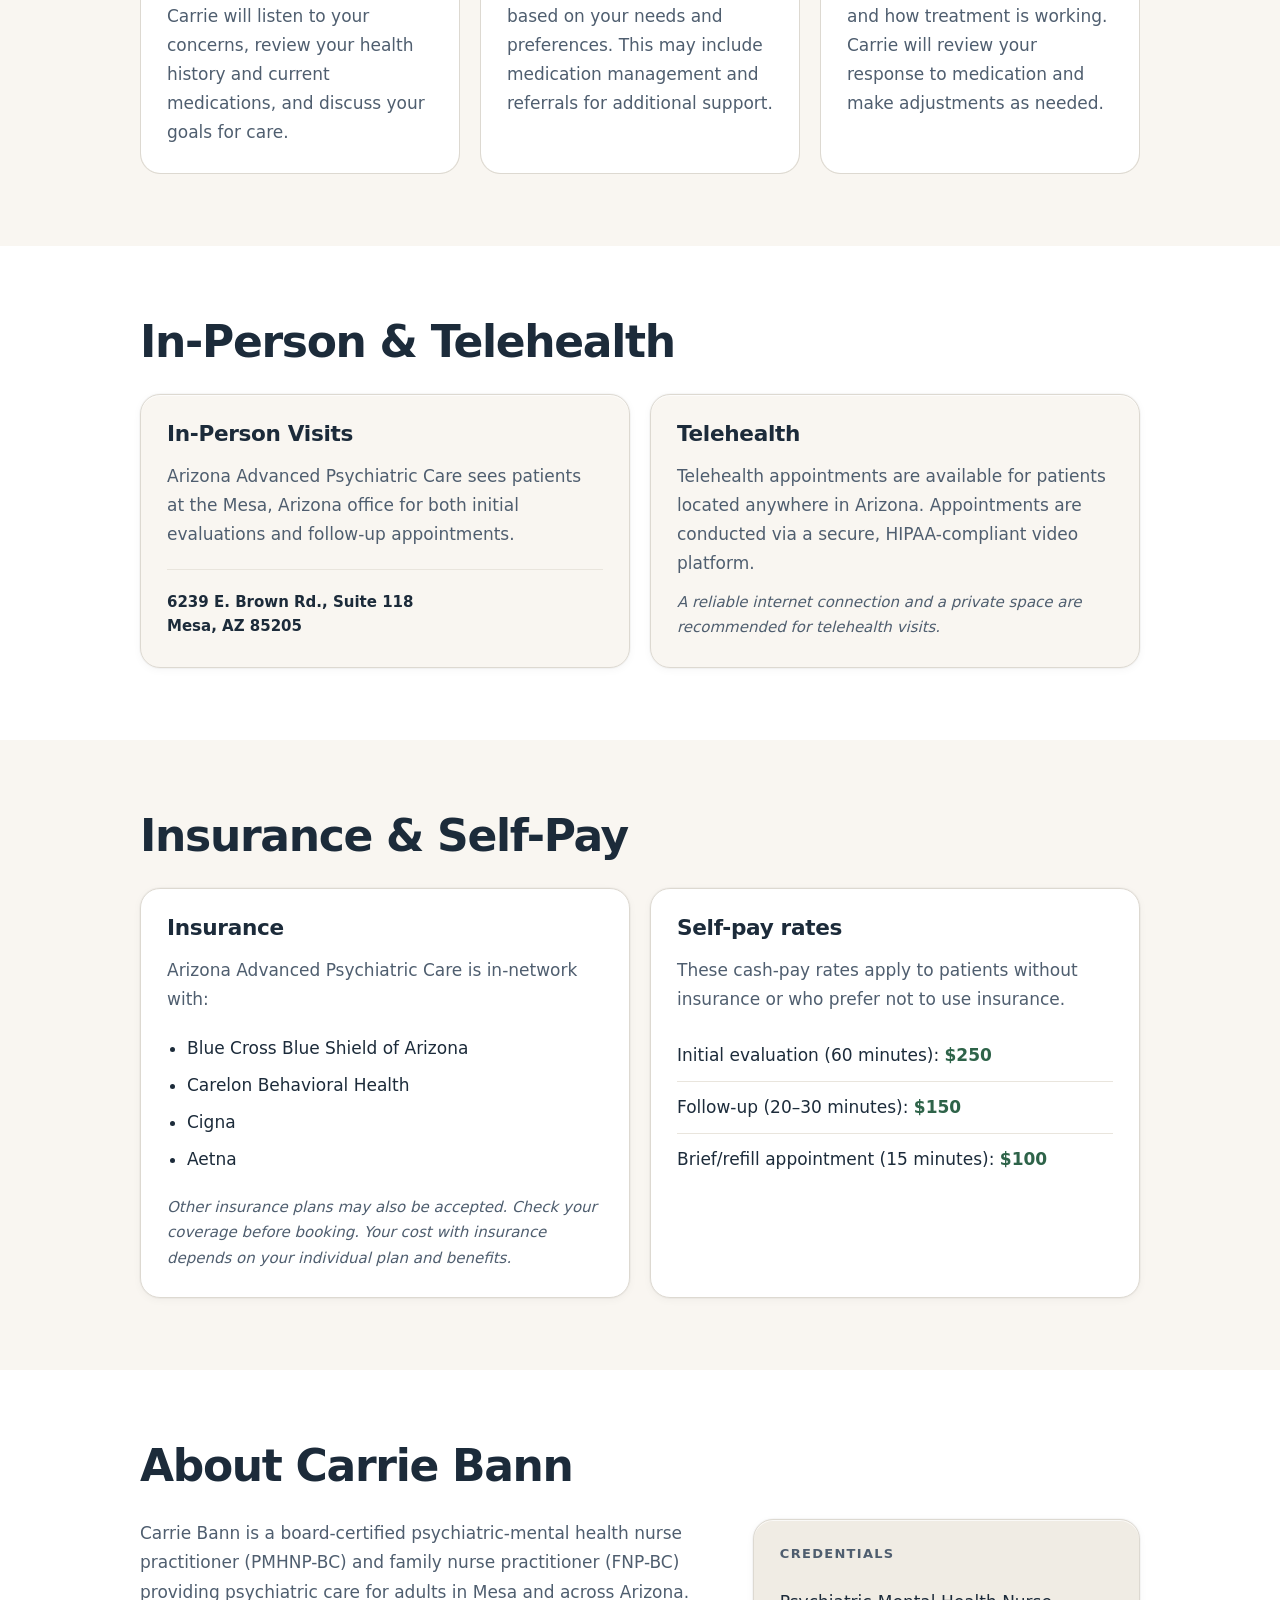
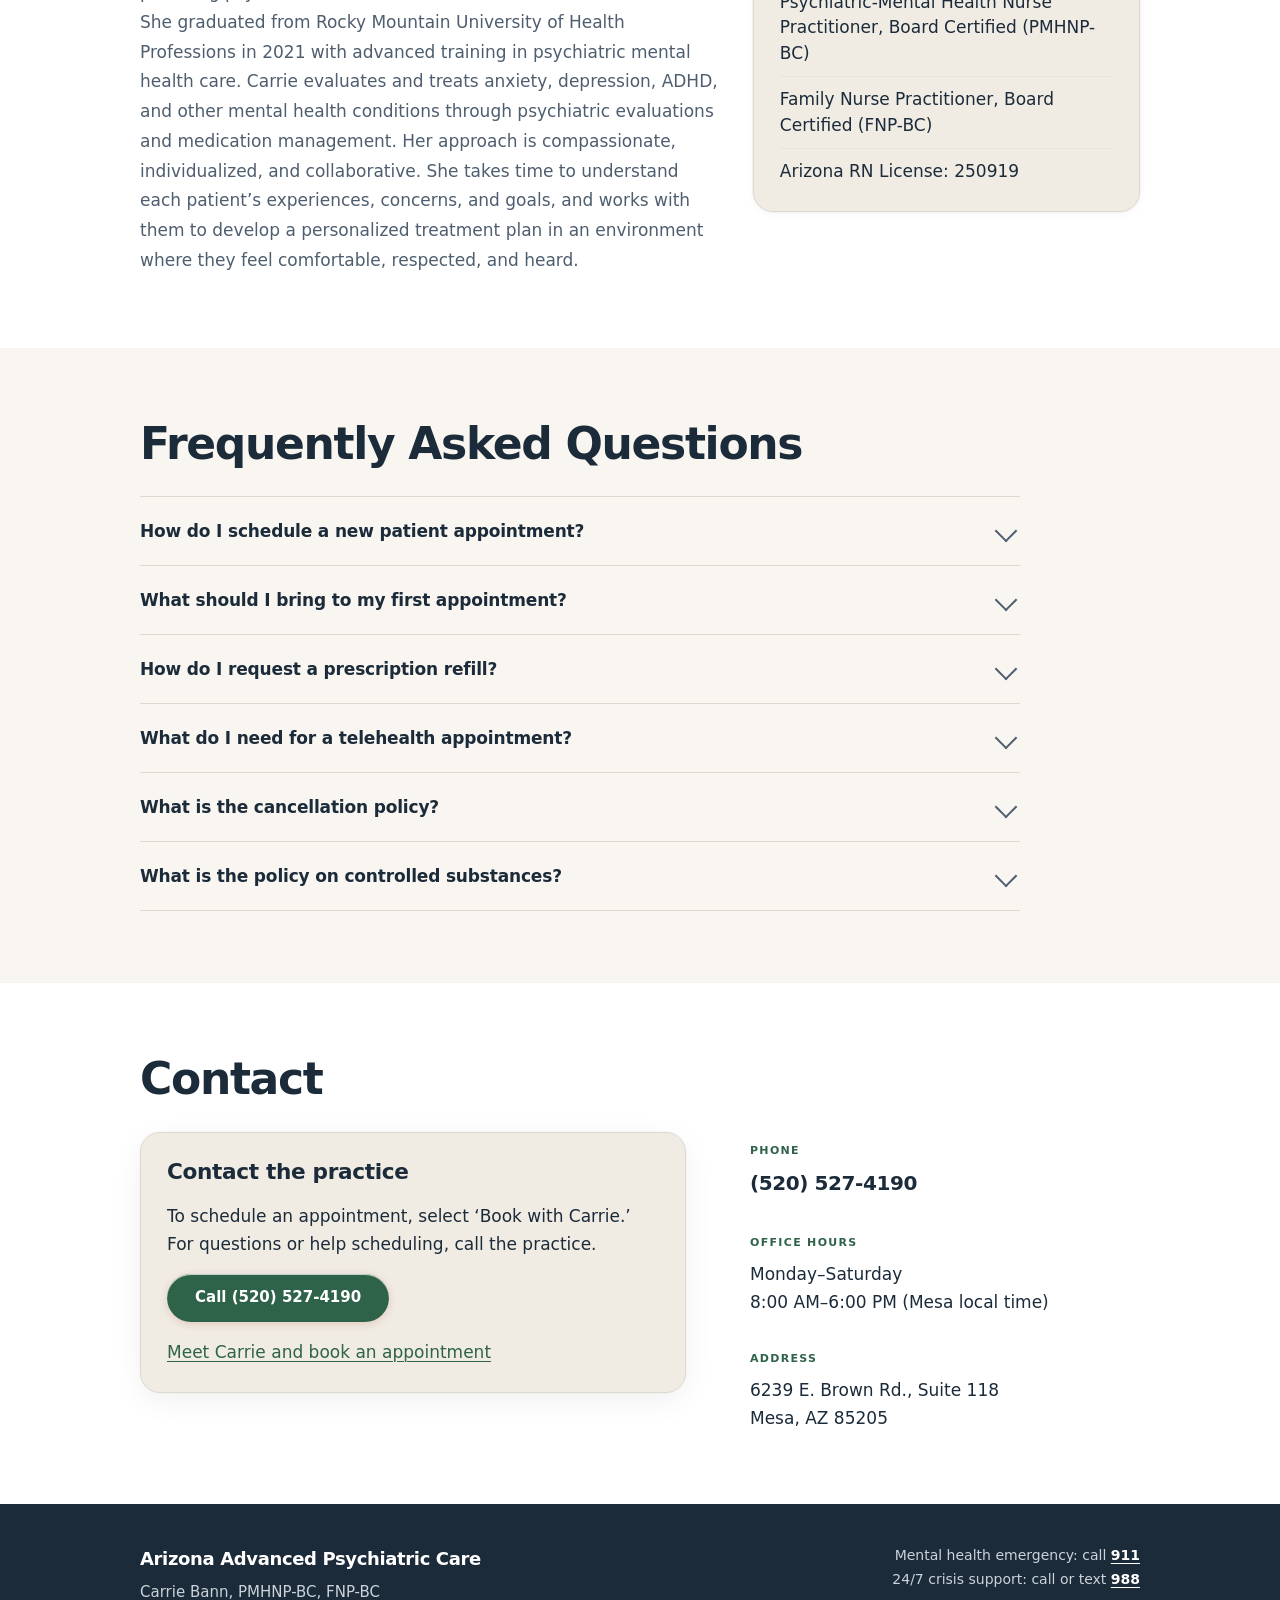
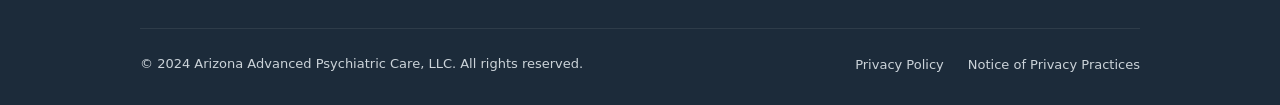
==== commit 58cb0e90: "Add approved sage lotus symbol and favicon" ====
--- a/index.html
+++ b/index.html
@@ -10,7 +10,7 @@
     <meta property="og:type" content="website">
     <meta property="og:url" content="https://azadvancedcare.com">
     <meta property="og:site_name" content="Arizona Advanced Psychiatric Care">
-    <link rel="icon" href="/favicon.ico" sizes="any">
+    <link rel="icon" href="/favicon.svg" type="image/svg+xml">
     <link rel="stylesheet" href="styles.css">
     <script type="application/ld+json">
     {
@@ -61,9 +61,7 @@
     <div class="site-header-wrapper">
         <header class="site-header" role="banner">
             <div class="header-inner">
-                <a href="/" class="logo" aria-label="Arizona Advanced Psychiatric Care — Home">
-                    Arizona Advanced Psychiatric Care
-                </a>
+                <a href="/" class="logo" aria-label="Arizona Advanced Psychiatric Care — Home"><img class="brand-symbol" src="images/practice-symbol.svg" width="40" height="40" alt="" aria-hidden="true"><span class="brand-name">Arizona Advanced Psychiatric Care</span></a>
                 <nav class="site-nav" aria-label="Primary navigation">
                     <button class="nav-toggle" type="button" aria-expanded="false" aria-controls="nav-menu" aria-label="Open menu">
                         <span class="nav-toggle-bar"></span>
--- a/styles.css
+++ b/styles.css
@@ -1721,3 +1721,18 @@
 .legal-footer { max-width: 880px; border-top: 1px solid var(--color-border); padding-top: 24px; padding-bottom: 32px; font-size: 14px; }
 .legal-footer nav, .privacy-links { display: flex; flex-wrap: wrap; gap: 12px 24px; margin-bottom: 16px; }
 .privacy-links { margin-top: 16px; }
+
+/* The symbol is decorative; the adjacent practice name names the home link. */
+.logo { display: inline-flex; align-items: center; gap: 10px; }
+.brand-symbol { display: block; width: 40px; height: 40px; flex: 0 0 40px; }
+.brand-name { min-width: 0; white-space: normal; }
+@media (min-width: 1024px) {
+    .site-header .logo { flex: 1 1 280px; }
+    .site-nav { flex-shrink: 0; }
+    .site-nav .nav-menu { flex-wrap: nowrap; }
+    .site-nav .nav-menu a { white-space: nowrap; }
+}
+@media (max-width: 767px) {
+    .brand-symbol { width: 36px; height: 36px; flex-basis: 36px; }
+    .logo { gap: 8px; max-width: 260px; }
+}
